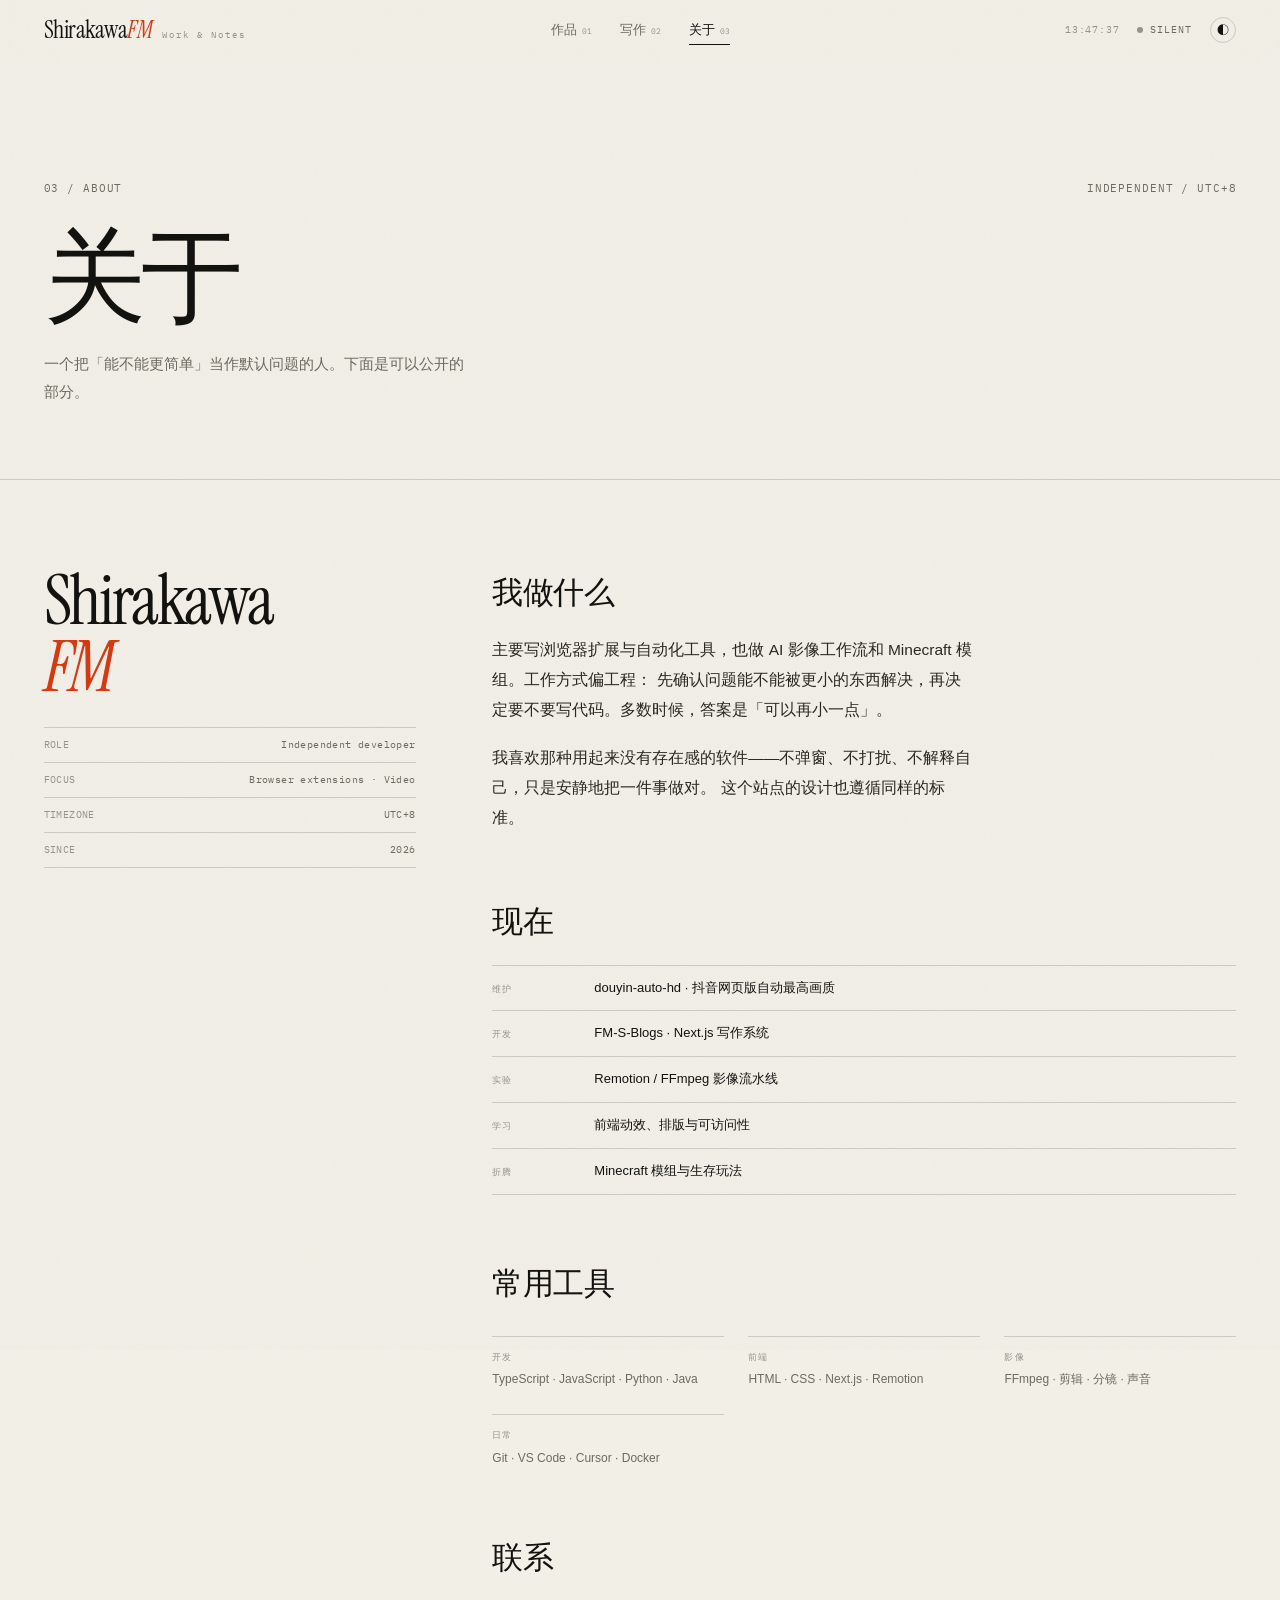
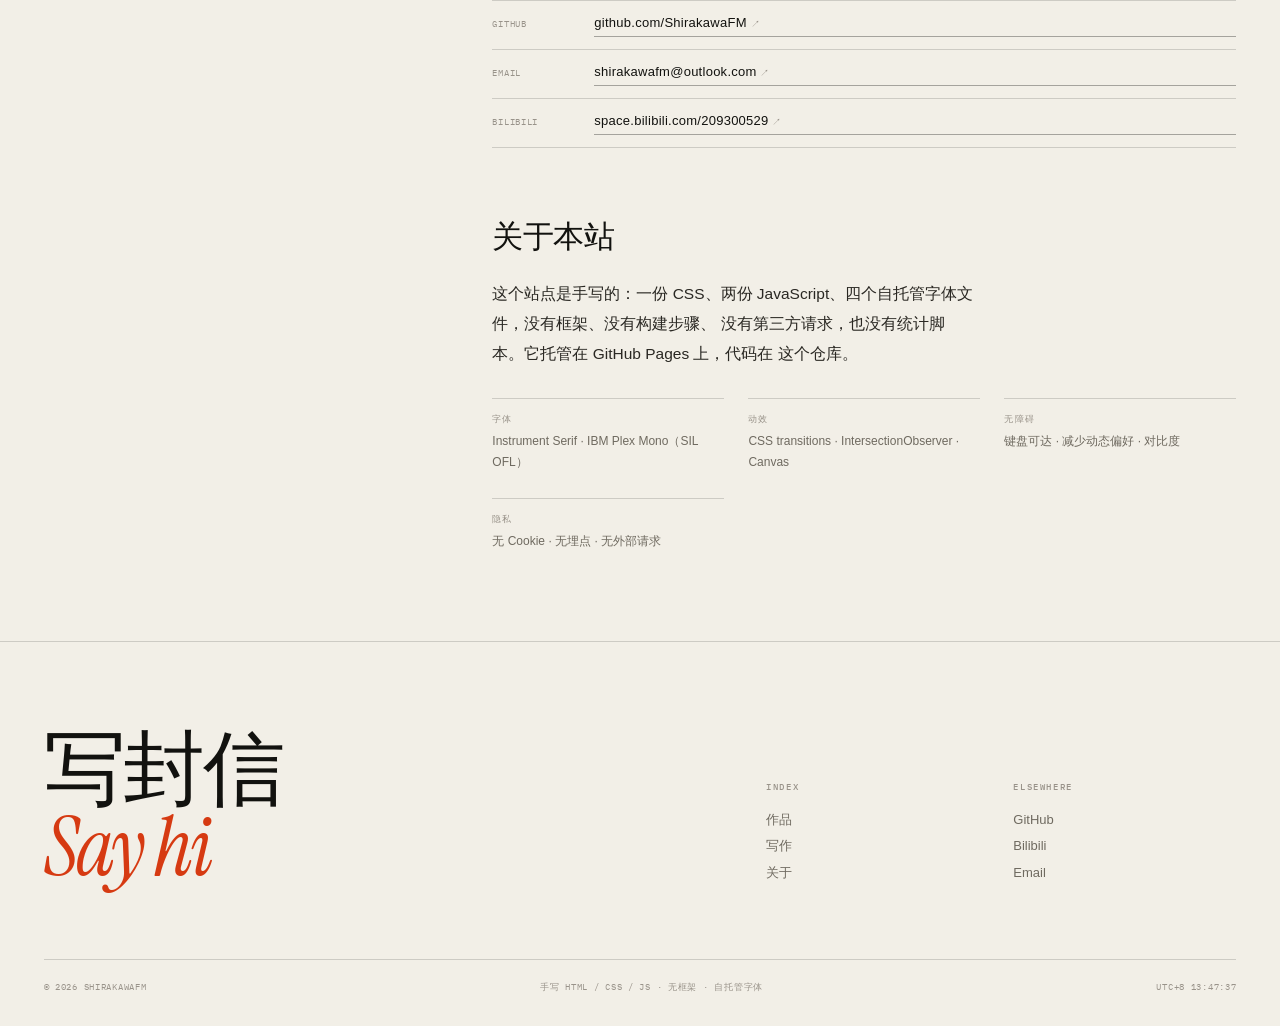
==== about/index.html @ 5eed556b "重写成手写排版" ====
<!DOCTYPE html>
<html lang="zh-CN" data-theme="light">
<head>
<meta charset="utf-8">
<meta name="viewport" content="width=device-width, initial-scale=1">
<title>关于 · ShirakawaFM</title>
<meta name="description" content="关于 ShirakawaFM：独立开发者，做浏览器扩展、AI 影像工作流与 Minecraft 模组。">
<meta name="theme-color" content="#f2efe7">
<meta property="og:type" content="profile">
<meta property="og:title" content="关于 · ShirakawaFM">
<meta property="og:description" content="独立开发者，做浏览器扩展、AI 影像工作流与 Minecraft 模组。">
<meta property="og:url" content="https://shirakawafm.github.io/about/">
<meta property="og:image" content="https://shirakawafm.github.io/assets/og.png">
<meta name="twitter:card" content="summary_large_image">
<link rel="icon" href="/assets/favicon.svg" type="image/svg+xml">
<link rel="canonical" href="https://shirakawafm.github.io/about/">
<link rel="preload" href="/assets/fonts/instrument-serif-400.woff2" as="font" type="font/woff2" crossorigin>
<link rel="preload" href="/assets/fonts/ibm-plex-mono-400.woff2" as="font" type="font/woff2" crossorigin>
<link rel="stylesheet" href="/assets/css/site.css">
<script>
(function () {
  try {
    var saved = localStorage.getItem('fm-theme');
    var dark = window.matchMedia('(prefers-color-scheme: dark)').matches;
    document.documentElement.dataset.theme = saved || (dark ? 'night' : 'light');
  } catch (e) {}
})();
</script>
</head>
<body>

<a class="skip-link" href="#main">跳到正文</a>
<div class="cursor" aria-hidden="true"></div>
<div class="cursor-dot" aria-hidden="true"></div>

<header class="site-header">
  <a class="brand" href="/" aria-label="ShirakawaFM 首页">
    <span class="brand__mark">Shirakawa<em>FM</em></span>
    <span class="brand__sub">Work & Notes</span>
  </a>
  <nav class="nav" aria-label="主导航">
    <a href="/#work">作品<sup>01</sup></a>
    <a href="/writing/">写作<sup>02</sup></a>
    <a href="/about/" aria-current="page">关于<sup>03</sup></a>
  </nav>
  <div class="header-tools">
    <span class="clock" data-clock aria-label="北京时间">--:--:--</span>
    <button class="tool-btn" type="button" data-sound-toggle aria-pressed="false" aria-label="开启环境音">
      <span class="dot" aria-hidden="true"></span><span data-sound-label>SILENT</span>
    </button>
    <button class="theme-btn" type="button" data-theme-toggle aria-label="切换主题">◐</button>
    <button class="menu-btn" type="button" data-menu-toggle aria-expanded="false" aria-controls="menu">MENU</button>
  </div>
</header>

<div class="menu" id="menu" aria-hidden="true">
  <div></div>
  <nav class="menu__list" aria-label="移动导航">
    <a href="/#work" style="--i:0">作品<sup>01</sup></a>
    <a href="/writing/" style="--i:1">写作<sup>02</sup></a>
    <a href="/about/" style="--i:2">关于<sup>03</sup></a>
  </nav>
  <div class="menu__foot">
    <span>ShirakawaFM · 2026</span>
    <span>UTC+8</span>
  </div>
</div>

<main id="main">
  <header class="page-head">
    <div class="shell">
      <div class="page-head__top">
        <span class="mono">03 / About</span>
        <span class="mono">Independent / UTC+8</span>
      </div>
      <h1 class="page-title">关<em>于</em></h1>
      <p class="page-deck">
        一个把「能不能更简单」当作默认问题的人。下面是可以公开的部分。
      </p>
    </div>
  </header>

  <div class="shell about-grid">
    <aside class="about-id" data-reveal>
      <p class="about-id__name">Shirakawa<br><em>FM</em></p>
      <dl>
        <div><dt>Role</dt><dd>Independent developer</dd></div>
        <div><dt>Focus</dt><dd>Browser extensions · Video</dd></div>
        <div><dt>Timezone</dt><dd>UTC+8</dd></div>
        <div><dt>Since</dt><dd>2026</dd></div>
      </dl>
    </aside>

    <div class="about-body">
      <section data-reveal>
        <h2>我做什么</h2>
        <p>
          主要写浏览器扩展与自动化工具，也做 AI 影像工作流和 Minecraft 模组。工作方式偏工程：
          先确认问题能不能被更小的东西解决，再决定要不要写代码。多数时候，答案是「可以再小一点」。
        </p>
        <p style="margin-top: 1.1em;">
          我喜欢那种用起来没有存在感的软件——不弹窗、不打扰、不解释自己，只是安静地把一件事做对。
          这个站点的设计也遵循同样的标准。
        </p>
      </section>

      <section data-reveal>
        <h2>现在</h2>
        <ul class="about-list">
          <li><span>维护</span> douyin-auto-hd · 抖音网页版自动最高画质</li>
          <li><span>开发</span> FM-S-Blogs · Next.js 写作系统</li>
          <li><span>实验</span> Remotion / FFmpeg 影像流水线</li>
          <li><span>学习</span> 前端动效、排版与可访问性</li>
          <li><span>折腾</span> Minecraft 模组与生存玩法</li>
        </ul>
      </section>

      <section data-reveal>
        <h2>常用工具</h2>
        <div class="colophon">
          <div><b>开发</b>TypeScript · JavaScript · Python · Java</div>
          <div><b>前端</b>HTML · CSS · Next.js · Remotion</div>
          <div><b>影像</b>FFmpeg · 剪辑 · 分镜 · 声音</div>
          <div><b>日常</b>Git · VS Code · Cursor · Docker</div>
        </div>
      </section>

      <section data-reveal>
        <h2>联系</h2>
        <ul class="about-list">
          <li><span>GitHub</span> <a class="link-line" href="https://github.com/ShirakawaFM">github.com/ShirakawaFM <span class="arrow" aria-hidden="true">↗</span></a></li>
          <li><span>Email</span> <a class="link-line" href="mailto:shirakawafm@outlook.com">shirakawafm@outlook.com <span class="arrow" aria-hidden="true">↗</span></a></li>
          <li><span>Bilibili</span> <a class="link-line" href="https://space.bilibili.com/209300529">space.bilibili.com/209300529 <span class="arrow" aria-hidden="true">↗</span></a></li>
        </ul>
      </section>

      <section data-reveal>
        <h2>关于本站</h2>
        <p>
          这个站点是手写的：一份 CSS、两份 JavaScript、四个自托管字体文件，没有框架、没有构建步骤、
          没有第三方请求，也没有统计脚本。它托管在 GitHub Pages 上，代码在
          <a href="https://github.com/ShirakawaFM/ShirakawaFM.github.io">这个仓库</a>。
        </p>
        <div class="colophon">
          <div><b>字体</b>Instrument Serif · IBM Plex Mono（SIL OFL）</div>
          <div><b>动效</b>CSS transitions · IntersectionObserver · Canvas</div>
          <div><b>无障碍</b>键盘可达 · 减少动态偏好 · 对比度</div>
          <div><b>隐私</b>无 Cookie · 无埋点 · 无外部请求</div>
        </div>
      </section>
    </div>
  </div>
</main>

<footer class="site-footer">
  <div class="shell">
    <div class="footer__top">
      <a class="footer__big" href="mailto:shirakawafm@outlook.com" data-magnetic="8">写封信<br><em>Say hi</em></a>
      <div class="footer__cols">
        <div class="footer__col">
          <h3>Index</h3>
          <a href="/#work">作品</a>
          <a href="/writing/">写作</a>
          <a href="/about/">关于</a>
        </div>
        <div class="footer__col">
          <h3>Elsewhere</h3>
          <a href="https://github.com/ShirakawaFM">GitHub</a>
          <a href="https://space.bilibili.com/209300529">Bilibili</a>
          <a href="mailto:shirakawafm@outlook.com">Email</a>
        </div>
      </div>
    </div>
    <div class="footer__bottom">
      <span>© <span data-year>2026</span> ShirakawaFM</span>
      <span>手写 HTML / CSS / JS · 无框架 · 自托管字体</span>
      <span>UTC+8 <span data-clock>--:--:--</span></span>
    </div>
  </div>
</footer>

<script src="/assets/js/site.js" defer></script>
</body>
</html>
---- assets/css/site.css ----
@font-face {
  font-family: "Instrument Serif";
  src: url("/assets/fonts/instrument-serif-400.woff2") format("woff2");
  font-weight: 400;
  font-style: normal;
  font-display: swap;
}
@font-face {
  font-family: "Instrument Serif";
  src: url("/assets/fonts/instrument-serif-400-italic.woff2") format("woff2");
  font-weight: 400;
  font-style: italic;
  font-display: swap;
}
@font-face {
  font-family: "IBM Plex Mono";
  src: url("/assets/fonts/ibm-plex-mono-400.woff2") format("woff2");
  font-weight: 400;
  font-style: normal;
  font-display: swap;
}
@font-face {
  font-family: "IBM Plex Mono";
  src: url("/assets/fonts/ibm-plex-mono-500.woff2") format("woff2");
  font-weight: 500;
  font-style: normal;
  font-display: swap;
}

:root {
  color-scheme: light;
  --paper: #f2efe7;
  --paper-2: #e9e5db;
  --ink: #12120f;
  --ink-soft: #2a2823;
  --muted: #6f6a60;
  --faint: #99938a;
  --line: rgba(18, 18, 15, 0.16);
  --line-strong: rgba(18, 18, 15, 0.34);
  --accent: #d63a12;
  --accent-ink: #fffaf5;
  --accent-wash: rgba(214, 58, 18, 0.08);
  --selection: #d63a1222;
  --shadow: 0 24px 60px -32px rgba(18, 18, 15, 0.35);

  --serif: "Instrument Serif", "Times New Roman", "Songti SC", "SimSun", serif;
  --sans: "Segoe UI Variable Display", "Segoe UI", "PingFang SC", "Microsoft YaHei", "Helvetica Neue", Arial, sans-serif;
  --mono: "IBM Plex Mono", "Cascadia Code", "SFMono-Regular", Consolas, "Liberation Mono", monospace;

  --gutter: clamp(20px, 3.4vw, 56px);
  --max: 1480px;
  --ease: cubic-bezier(0.16, 1, 0.3, 1);
  --ease-soft: cubic-bezier(0.22, 0.61, 0.36, 1);
  --dur: 0.8s;
}

[data-theme="night"] {
  color-scheme: dark;
  --paper: #0d0d0b;
  --paper-2: #141412;
  --ink: #ece8dd;
  --ink-soft: #d8d3c7;
  --muted: #979186;
  --faint: #6d6860;
  --line: rgba(236, 232, 221, 0.16);
  --line-strong: rgba(236, 232, 221, 0.34);
  --accent: #ff5a2b;
  --accent-ink: #150c08;
  --accent-wash: rgba(255, 90, 43, 0.1);
  --selection: #ff5a2b33;
  --shadow: 0 24px 70px -30px rgba(0, 0, 0, 0.8);
}

*,
*::before,
*::after {
  box-sizing: border-box;
}

html {
  -webkit-text-size-adjust: 100%;
  scroll-behavior: smooth;
}

body {
  margin: 0;
  background: var(--paper);
  color: var(--ink);
  font-family: var(--sans);
  font-size: 16px;
  line-height: 1.6;
  -webkit-font-smoothing: antialiased;
  text-rendering: optimizeLegibility;
  font-synthesis: none;
  overflow-x: hidden;
  transition: background-color 0.6s var(--ease-soft), color 0.6s var(--ease-soft);
}

body::after {
  content: "";
  position: fixed;
  inset: -50%;
  z-index: 9998;
  pointer-events: none;
  opacity: 0.05;
  background-image: url("data:image/svg+xml,%3Csvg xmlns='http://www.w3.org/2000/svg' width='300' height='300'%3E%3Cfilter id='n'%3E%3CfeTurbulence type='fractalNoise' baseFrequency='0.9' numOctaves='3' stitchTiles='stitch'/%3E%3C/filter%3E%3Crect width='300' height='300' filter='url(%23n)'/%3E%3C/svg%3E");
  mix-blend-mode: multiply;
}

[data-theme="night"] body::after {
  opacity: 0.12;
  mix-blend-mode: screen;
}

::selection {
  background: var(--selection);
}

img,
svg,
canvas {
  display: block;
  max-width: 100%;
}

a {
  color: inherit;
  text-decoration: none;
}

button {
  font: inherit;
  color: inherit;
  background: none;
  border: 0;
  padding: 0;
  cursor: pointer;
}

h1,
h2,
h3,
h4,
p,
ul,
ol,
figure,
blockquote {
  margin: 0;
}

ul,
ol {
  padding: 0;
  list-style: none;
}

:focus-visible {
  outline: 1px solid var(--accent);
  outline-offset: 4px;
}

.skip-link {
  position: fixed;
  top: 10px;
  left: 10px;
  z-index: 10000;
  padding: 10px 16px;
  background: var(--ink);
  color: var(--paper);
  font-family: var(--mono);
  font-size: 12px;
  transform: translateY(-200%);
  transition: transform 0.3s var(--ease);
}

.skip-link:focus-visible {
  transform: translateY(0);
}

/* ------------------------------------------------------------------ */
/* Cursor                                                              */
/* ------------------------------------------------------------------ */

.cursor,
.cursor-dot {
  position: fixed;
  top: 0;
  left: 0;
  z-index: 9999;
  pointer-events: none;
  border-radius: 50%;
  opacity: 0;
  will-change: transform;
}

.cursor {
  width: 38px;
  height: 38px;
  margin: -19px 0 0 -19px;
  border: 1px solid var(--ink);
  mix-blend-mode: difference;
  transition: opacity 0.25s ease, width 0.35s var(--ease), height 0.35s var(--ease),
    margin 0.35s var(--ease), background-color 0.35s var(--ease), border-color 0.35s var(--ease);
}

.cursor-dot {
  width: 5px;
  height: 5px;
  margin: -2.5px 0 0 -2.5px;
  background: var(--ink);
  mix-blend-mode: difference;
  transition: opacity 0.25s ease, transform 0.1s linear;
}

.is-cursor-ready .cursor.is-visible,
.is-cursor-ready .cursor-dot.is-visible {
  opacity: 1;
}

.cursor.is-active {
  width: 68px;
  height: 68px;
  margin: -34px 0 0 -34px;
  background: var(--accent);
  border-color: var(--accent);
}

.cursor.is-link {
  width: 54px;
  height: 54px;
  margin: -27px 0 0 -27px;
  border-color: var(--accent);
}

.is-cursor-ready,
.is-cursor-ready a,
.is-cursor-ready button {
  cursor: none;
}

/* ------------------------------------------------------------------ */
/* Shell                                                               */
/* ------------------------------------------------------------------ */

.shell {
  width: 100%;
  max-width: var(--max);
  margin: 0 auto;
  padding: 0 var(--gutter);
}

.mono {
  font-family: var(--mono);
  font-size: 11px;
  letter-spacing: 0.08em;
  text-transform: uppercase;
  color: var(--muted);
}

.serif {
  font-family: var(--serif);
  font-weight: 400;
}

.rule {
  height: 1px;
  background: var(--line);
  border: 0;
  margin: 0;
}

.visually-hidden {
  position: absolute;
  width: 1px;
  height: 1px;
  overflow: hidden;
  clip: rect(0 0 0 0);
  white-space: nowrap;
}

/* ------------------------------------------------------------------ */
/* Header                                                              */
/* ------------------------------------------------------------------ */

.site-header {
  position: fixed;
  inset: 0 0 auto 0;
  z-index: 900;
  display: grid;
  grid-template-columns: 1fr auto 1fr;
  align-items: center;
  gap: 24px;
  padding: 16px var(--gutter);
  background: color-mix(in srgb, var(--paper) 72%, transparent);
  backdrop-filter: blur(18px) saturate(120%);
  -webkit-backdrop-filter: blur(18px) saturate(120%);
  border-bottom: 1px solid transparent;
  transition: border-color 0.4s ease, background-color 0.4s ease;
}

.site-header.is-scrolled {
  border-bottom-color: var(--line);
}

.brand {
  display: inline-flex;
  align-items: baseline;
  gap: 10px;
  justify-self: start;
}

.brand__mark {
  font-family: var(--serif);
  font-size: 24px;
  letter-spacing: -0.02em;
  line-height: 1;
}

.brand__mark em {
  font-style: italic;
  color: var(--accent);
}

.brand__sub {
  font-family: var(--mono);
  font-size: 9px;
  letter-spacing: 0.22em;
  color: var(--faint);
}

.nav {
  display: flex;
  align-items: center;
  gap: 28px;
  justify-self: center;
}

.nav a {
  position: relative;
  display: inline-flex;
  align-items: baseline;
  gap: 5px;
  font-size: 13px;
  color: var(--muted);
  padding: 4px 0;
  transition: color 0.3s ease;
}

.nav a sup {
  font-family: var(--mono);
  font-size: 8px;
  color: var(--faint);
  letter-spacing: 0;
}

.nav a::after {
  content: "";
  position: absolute;
  left: 0;
  bottom: 0;
  width: 100%;
  height: 1px;
  background: currentColor;
  transform: scaleX(0);
  transform-origin: right center;
  transition: transform 0.45s var(--ease);
}

.nav a:hover,
.nav a[aria-current="page"] {
  color: var(--ink);
}

.nav a:hover::after,
.nav a[aria-current="page"]::after {
  transform: scaleX(1);
  transform-origin: left center;
}

.header-tools {
  display: flex;
  align-items: center;
  gap: 18px;
  justify-self: end;
}

.clock {
  font-family: var(--mono);
  font-size: 10px;
  letter-spacing: 0.08em;
  color: var(--faint);
  font-variant-numeric: tabular-nums;
}

.clock span {
  color: var(--muted);
}

.tool-btn {
  display: inline-flex;
  align-items: center;
  gap: 7px;
  font-family: var(--mono);
  font-size: 10px;
  letter-spacing: 0.1em;
  text-transform: uppercase;
  color: var(--muted);
  transition: color 0.3s ease;
}

.tool-btn:hover {
  color: var(--ink);
}

.tool-btn .dot {
  width: 6px;
  height: 6px;
  border-radius: 50%;
  background: var(--faint);
  transition: background-color 0.3s ease, box-shadow 0.3s ease;
}

.tool-btn[aria-pressed="true"] {
  color: var(--accent);
}

.tool-btn[aria-pressed="true"] .dot {
  background: var(--accent);
  box-shadow: 0 0 0 4px var(--accent-wash);
  animation: pulse 2.4s ease-in-out infinite;
}

@keyframes pulse {
  0%,
  100% {
    box-shadow: 0 0 0 0 var(--accent-wash);
  }
  50% {
    box-shadow: 0 0 0 7px transparent;
  }
}

.theme-btn {
  width: 26px;
  height: 26px;
  display: grid;
  place-items: center;
  border: 1px solid var(--line);
  border-radius: 50%;
  font-size: 12px;
  line-height: 1;
  transition: border-color 0.3s ease, transform 0.5s var(--ease), color 0.3s ease;
}

.theme-btn:hover {
  border-color: var(--line-strong);
  transform: rotate(180deg);
}

.menu-btn {
  display: none;
  font-family: var(--mono);
  font-size: 10px;
  letter-spacing: 0.12em;
  text-transform: uppercase;
  border: 1px solid var(--line);
  border-radius: 999px;
  padding: 8px 14px;
}

/* Mobile menu */
.menu {
  position: fixed;
  inset: 0;
  z-index: 880;
  display: grid;
  grid-template-rows: auto 1fr auto;
  padding: 88px var(--gutter) 32px;
  background: var(--paper);
  clip-path: inset(0 0 100% 0);
  transition: clip-path 0.75s var(--ease);
  pointer-events: none;
}

.menu.is-open {
  clip-path: inset(0 0 0 0);
  pointer-events: auto;
}

.menu__list {
  display: grid;
  align-content: center;
  gap: 6px;
}

.menu__list a {
  display: flex;
  align-items: baseline;
  gap: 14px;
  padding: 10px 0;
  border-bottom: 1px solid var(--line);
  font-size: clamp(34px, 9vw, 64px);
  line-height: 1.05;
  letter-spacing: -0.03em;
  opacity: 0;
  transform: translateY(24px);
  transition: opacity 0.6s var(--ease), transform 0.6s var(--ease);
}

.menu.is-open .menu__list a {
  opacity: 1;
  transform: none;
  transition-delay: calc(0.18s + var(--i, 0) * 0.06s);
}

.menu__list sup {
  font-family: var(--mono);
  font-size: 10px;
  color: var(--faint);
}

.menu__foot {
  display: flex;
  justify-content: space-between;
  font-family: var(--mono);
  font-size: 10px;
  letter-spacing: 0.08em;
  color: var(--faint);
  text-transform: uppercase;
}

/* ------------------------------------------------------------------ */
/* Hero                                                                */
/* ------------------------------------------------------------------ */

.hero {
  position: relative;
  min-height: 100svh;
  padding: 150px 0 40px;
  display: grid;
  grid-template-rows: 1fr auto;
  overflow: hidden;
}

.hero__grid {
  display: grid;
  grid-template-columns: minmax(0, 8.2fr) minmax(0, 3.8fr);
  align-items: end;
  gap: clamp(24px, 4vw, 72px);
}

.hero__eyebrow {
  display: flex;
  align-items: center;
  gap: 14px;
  margin-bottom: clamp(28px, 5vh, 56px);
}

.hero__eyebrow::before {
  content: "";
  width: 44px;
  height: 1px;
  background: var(--line-strong);
}

.hero__title {
  font-family: var(--serif);
  font-weight: 400;
  font-size: clamp(56px, 10.4vw, 168px);
  line-height: 0.82;
  letter-spacing: -0.035em;
  margin: 0 0 12px;
}

.hero__title .line {
  display: block;
  overflow: hidden;
}

.hero__title .line > span {
  display: block;
  transform: translateY(105%);
  transition: transform 1.1s var(--ease);
}

.hero__title .line:nth-child(2) > span {
  transition-delay: 0.08s;
}

.is-loaded .hero__title .line > span {
  transform: translateY(0);
}

.hero__title em {
  font-style: italic;
}

.hero__role {
  margin: 0 0 clamp(24px, 4vh, 40px);
  color: var(--muted);
  letter-spacing: 0.14em;
}

.hero__statement {
  max-width: 34ch;
  font-size: clamp(16px, 1.35vw, 19px);
  font-weight: 300;
  line-height: 1.85;
  color: var(--ink-soft);
  opacity: 0;
  transform: translateY(18px);
  transition: opacity 0.9s var(--ease) 0.45s, transform 0.9s var(--ease) 0.45s;
}

.is-loaded .hero__statement {
  opacity: 1;
  transform: none;
}

.hero__actions {
  display: flex;
  flex-wrap: wrap;
  align-items: center;
  gap: 28px;
  margin-top: clamp(28px, 4vh, 44px);
}

.link-line {
  position: relative;
  display: inline-flex;
  align-items: center;
  gap: 10px;
  padding-bottom: 4px;
  font-size: 13px;
  letter-spacing: 0.02em;
  border-bottom: 1px solid var(--line-strong);
  transition: color 0.3s ease, border-color 0.3s ease;
}

.link-line .arrow {
  display: inline-block;
  transition: transform 0.5s var(--ease);
}

.link-line:hover {
  color: var(--accent);
  border-color: var(--accent);
}

.link-line:hover .arrow {
  transform: translate(4px, -4px);
}

/* Trace panel */
.trace {
  position: relative;
  padding: 18px 0 0;
  align-self: end;
  opacity: 0;
  transform: translateY(24px);
  transition: opacity 1s var(--ease) 0.6s, transform 1s var(--ease) 0.6s;
}

.is-loaded .trace {
  opacity: 1;
  transform: none;
}

.trace__top {
  display: flex;
  justify-content: space-between;
  align-items: baseline;
  padding-bottom: 10px;
  border-bottom: 1px solid var(--line);
}

.trace__canvas-wrap {
  position: relative;
  height: clamp(140px, 20vh, 220px);
  margin: 12px 0 10px;
  border-bottom: 1px solid var(--line);
}

#trace {
  width: 100%;
  height: 100%;
}

.trace__readout {
  display: flex;
  justify-content: space-between;
  font-family: var(--mono);
  font-size: 10px;
  letter-spacing: 0.06em;
  color: var(--faint);
  text-transform: uppercase;
}

.trace__readout strong {
  font-weight: 500;
  color: var(--ink);
}

.trace__caption {
  margin-top: 12px;
  font-size: 11px;
  line-height: 1.7;
  color: var(--muted);
  max-width: 28ch;
}

.hero__foot {
  display: flex;
  justify-content: space-between;
  align-items: flex-end;
  gap: 24px;
  padding-top: clamp(32px, 6vh, 64px);
}

.scroll-cue {
  display: inline-flex;
  align-items: center;
  gap: 12px;
  font-family: var(--mono);
  font-size: 9px;
  letter-spacing: 0.2em;
  text-transform: uppercase;
  color: var(--faint);
}

.scroll-cue::after {
  content: "";
  width: 1px;
  height: 42px;
  background: linear-gradient(var(--line-strong), transparent);
  animation: cue 2.4s var(--ease-soft) infinite;
  transform-origin: top;
}

@keyframes cue {
  0% {
    transform: scaleY(0.2);
  }
  50% {
    transform: scaleY(1);
  }
  100% {
    transform: scaleY(0.2);
  }
}

.hero__coords {
  text-align: right;
  font-family: var(--mono);
  font-size: 9px;
  letter-spacing: 0.14em;
  line-height: 2;
  color: var(--faint);
  text-transform: uppercase;
}

/* ------------------------------------------------------------------ */
/* Ticker                                                              */
/* ------------------------------------------------------------------ */

.ticker {
  overflow: hidden;
  border-top: 1px solid var(--line);
  border-bottom: 1px solid var(--line);
  padding: 13px 0;
  -webkit-mask-image: linear-gradient(90deg, transparent, #000 7%, #000 93%, transparent);
  mask-image: linear-gradient(90deg, transparent, #000 7%, #000 93%, transparent);
}

.ticker__track {
  display: flex;
  width: max-content;
  animation: ticker 44s linear infinite;
  will-change: transform;
}

.ticker:hover .ticker__track {
  animation-play-state: paused;
}

.ticker__group {
  display: flex;
  align-items: center;
  gap: 28px;
  padding-right: 28px;
  font-family: var(--mono);
  font-size: 10px;
  letter-spacing: 0.18em;
  text-transform: uppercase;
  color: var(--muted);
  white-space: nowrap;
}

.ticker__group span {
  display: inline-flex;
  align-items: center;
  gap: 28px;
}

.ticker__group span::after {
  content: "✳";
  color: var(--accent);
  font-size: 10px;
}

@keyframes ticker {
  to {
    transform: translateX(-50%);
  }
}

/* ------------------------------------------------------------------ */
/* Sections                                                            */
/* ------------------------------------------------------------------ */

.section {
  padding: clamp(72px, 11vw, 150px) 0;
}

.section + .section {
  border-top: 1px solid var(--line);
}

.section__head {
  display: grid;
  grid-template-columns: 70px 1fr auto;
  align-items: baseline;
  gap: 20px;
  margin-bottom: clamp(36px, 5vw, 64px);
}

.section__index {
  font-family: var(--mono);
  font-size: 10px;
  letter-spacing: 0.14em;
  color: var(--accent);
}

.section__title {
  font-size: clamp(30px, 4.2vw, 56px);
  font-weight: 300;
  letter-spacing: -0.03em;
  line-height: 1.05;
}

.section__title em {
  font-family: var(--serif);
  font-style: italic;
  letter-spacing: -0.01em;
}

.section__meta {
  font-family: var(--mono);
  font-size: 10px;
  letter-spacing: 0.1em;
  color: var(--faint);
  text-transform: uppercase;
  text-align: right;
}

/* Work list */
.work-list {
  border-top: 1px solid var(--line);
}

.work {
  position: relative;
  display: grid;
  grid-template-columns: 56px minmax(0, 1fr) 240px 48px;
  align-items: center;
  gap: 16px;
  padding: clamp(22px, 3vw, 34px) 0;
  border-bottom: 1px solid var(--line);
  transition: color 0.35s ease;
}

.work::before {
  content: "";
  position: absolute;
  inset: 0 calc(var(--gutter) * -0.5);
  background: var(--accent-wash);
  opacity: 0;
  transition: opacity 0.45s var(--ease);
  pointer-events: none;
}

.work:hover::before,
.work:focus-visible::before {
  opacity: 1;
}

.work__idx {
  font-family: var(--mono);
  font-size: 10px;
  color: var(--faint);
  transition: color 0.35s ease;
}

.work__body {
  min-width: 0;
}

.work__title {
  display: flex;
  align-items: baseline;
  flex-wrap: wrap;
  gap: 4px 14px;
  font-family: var(--serif);
  font-size: clamp(28px, 3.4vw, 46px);
  line-height: 1;
  letter-spacing: -0.02em;
  transition: transform 0.55s var(--ease);
}

.work__title .zh {
  font-family: var(--sans);
  font-size: clamp(12px, 0.95vw, 14px);
  font-weight: 300;
  letter-spacing: 0.02em;
  color: var(--muted);
  transition: color 0.35s ease;
}

.work__detail {
  display: grid;
  grid-template-rows: 0fr;
  opacity: 0;
  transition: grid-template-rows 0.55s var(--ease), opacity 0.45s var(--ease);
}

.work__detail > p {
  overflow: hidden;
  max-width: 56ch;
  font-size: 13px;
  line-height: 1.75;
  color: var(--muted);
}

.work:hover .work__detail,
.work:focus-visible .work__detail {
  grid-template-rows: 1fr;
  opacity: 1;
  margin-top: 10px;
}

.work:hover .work__title,
.work:focus-visible .work__title {
  transform: translateX(8px);
}

.work:hover .work__idx,
.work:focus-visible .work__idx {
  color: var(--accent);
}

.work__meta {
  font-family: var(--mono);
  font-size: 10px;
  letter-spacing: 0.08em;
  text-transform: uppercase;
  color: var(--faint);
  text-align: right;
  line-height: 1.8;
}

.work__meta b {
  display: block;
  font-weight: 500;
  color: var(--muted);
}

.work__arrow {
  justify-self: end;
  font-size: 18px;
  color: var(--faint);
  transition: transform 0.5s var(--ease), color 0.35s ease;
}

.work:hover .work__arrow,
.work:focus-visible .work__arrow {
  transform: translate(4px, -4px) rotate(0);
  color: var(--accent);
}

/* Writing */
.write-list {
  border-top: 1px solid var(--line);
}

.write {
  display: grid;
  grid-template-columns: 130px minmax(0, 1fr) 190px 32px;
  gap: 20px;
  align-items: baseline;
  padding: clamp(20px, 2.6vw, 30px) 0;
  border-bottom: 1px solid var(--line);
}

.write__date {
  font-family: var(--mono);
  font-size: 10px;
  letter-spacing: 0.06em;
  color: var(--faint);
}

.write__title {
  display: inline;
  font-size: clamp(18px, 2vw, 26px);
  font-weight: 400;
  line-height: 1.35;
  letter-spacing: -0.01em;
  background-image: linear-gradient(currentColor, currentColor);
  background-size: 0 1px;
  background-position: 0 100%;
  background-repeat: no-repeat;
  transition: background-size 0.5s var(--ease), color 0.3s ease;
}

.write:hover .write__title {
  background-size: 100% 1px;
  color: var(--accent);
}

.write__tag {
  font-family: var(--mono);
  font-size: 10px;
  letter-spacing: 0.06em;
  color: var(--faint);
  text-align: right;
}

.write__arrow {
  justify-self: end;
  color: var(--faint);
  transition: transform 0.5s var(--ease), color 0.3s ease;
}

.write:hover .write__arrow {
  transform: translateX(4px);
  color: var(--accent);
}

/* About teaser */
.about-teaser {
  display: grid;
  grid-template-columns: minmax(0, 4fr) minmax(0, 8fr);
  gap: clamp(24px, 5vw, 80px);
}

.about-teaser__label {
  display: flex;
  flex-direction: column;
  gap: 14px;
  align-self: start;
  position: sticky;
  top: 110px;
}

.about-teaser__quote {
  font-family: var(--serif);
  font-style: italic;
  font-size: clamp(26px, 3vw, 40px);
  line-height: 1.25;
  letter-spacing: -0.01em;
  max-width: 18ch;
}

.about-teaser__body p {
  font-size: clamp(15px, 1.25vw, 18px);
  font-weight: 300;
  line-height: 1.95;
  color: var(--ink-soft);
  max-width: 54ch;
}

.about-teaser__body p + p {
  margin-top: 1.1em;
}

.stack {
  display: flex;
  flex-wrap: wrap;
  gap: 6px 0;
  margin-top: 28px;
  font-family: var(--mono);
  font-size: 10px;
  letter-spacing: 0.06em;
  text-transform: uppercase;
  color: var(--muted);
}

.stack li {
  display: inline-flex;
  align-items: center;
}

.stack li:not(:last-child)::after {
  content: "/";
  margin: 0 10px;
  color: var(--faint);
}

/* ------------------------------------------------------------------ */
/* Footer                                                              */
/* ------------------------------------------------------------------ */

.site-footer {
  border-top: 1px solid var(--line);
  padding: clamp(48px, 7vw, 90px) 0 32px;
}

.footer__top {
  display: grid;
  grid-template-columns: minmax(0, 7fr) minmax(0, 5fr);
  gap: clamp(32px, 5vw, 80px);
  align-items: end;
}

.footer__big {
  display: inline-block;
  font-family: var(--serif);
  font-size: clamp(40px, 6.4vw, 96px);
  line-height: 0.95;
  letter-spacing: -0.03em;
}

.footer__big em {
  font-style: italic;
  color: var(--accent);
}

.footer__big:hover em {
  text-decoration: underline;
  text-decoration-thickness: 2px;
  text-underline-offset: 8px;
}

.footer__cols {
  display: grid;
  grid-template-columns: repeat(2, minmax(0, 1fr));
  gap: 24px;
}

.footer__col h3 {
  font-family: var(--mono);
  font-size: 9px;
  letter-spacing: 0.18em;
  text-transform: uppercase;
  color: var(--faint);
  margin-bottom: 12px;
}

.footer__col a {
  display: block;
  font-size: 13px;
  color: var(--muted);
  padding: 3px 0;
  transition: color 0.3s ease;
}

.footer__col a:hover {
  color: var(--accent);
}

.footer__bottom {
  display: flex;
  flex-wrap: wrap;
  justify-content: space-between;
  gap: 12px 24px;
  margin-top: clamp(40px, 6vw, 72px);
  padding-top: 20px;
  border-top: 1px solid var(--line);
  font-family: var(--mono);
  font-size: 9px;
  letter-spacing: 0.08em;
  text-transform: uppercase;
  color: var(--faint);
}

/* ------------------------------------------------------------------ */
/* Reveal utilities                                                    */
/* ------------------------------------------------------------------ */

[data-reveal] {
  opacity: 0;
  transform: translateY(26px);
  transition: opacity 1s var(--ease), transform 1s var(--ease);
  transition-delay: calc(var(--i, 0) * 70ms);
}

[data-reveal].is-in {
  opacity: 1;
  transform: none;
}

@media (prefers-reduced-motion: reduce) {
  html {
    scroll-behavior: auto;
  }

  *,
  *::before,
  *::after {
    animation-duration: 0.01ms !important;
    animation-iteration-count: 1 !important;
    transition-duration: 0.01ms !important;
  }

  [data-reveal],
  .hero__statement,
  .trace {
    opacity: 1 !important;
    transform: none !important;
  }

  .hero__title .line > span {
    transform: none !important;
  }
}

/* ------------------------------------------------------------------ */
/* Article                                                             */
/* ------------------------------------------------------------------ */

.article-hero {
  padding: clamp(130px, 16vw, 190px) 0 clamp(36px, 6vw, 64px);
  border-bottom: 1px solid var(--line);
}

.article-hero__kicker {
  display: flex;
  flex-wrap: wrap;
  align-items: center;
  gap: 14px;
  margin-bottom: 28px;
}

.article-hero__kicker .tag {
  font-family: var(--mono);
  font-size: 9px;
  letter-spacing: 0.14em;
  text-transform: uppercase;
  padding: 5px 10px;
  border: 1px solid var(--line);
  border-radius: 999px;
  color: var(--muted);
}

.article-title {
  font-size: clamp(34px, 5.6vw, 76px);
  font-weight: 300;
  line-height: 1.12;
  letter-spacing: -0.03em;
  max-width: 16em;
}

.article-title em {
  font-family: var(--serif);
  font-style: italic;
}

.article-deck {
  max-width: 56ch;
  margin-top: 24px;
  font-size: clamp(15px, 1.3vw, 18px);
  font-weight: 300;
  line-height: 1.85;
  color: var(--muted);
}

.article-meta {
  display: flex;
  flex-wrap: wrap;
  gap: 10px 28px;
  margin-top: 32px;
  font-family: var(--mono);
  font-size: 10px;
  letter-spacing: 0.08em;
  text-transform: uppercase;
  color: var(--faint);
}

.article-layout {
  display: grid;
  grid-template-columns: minmax(0, 7fr) minmax(0, 5fr);
  gap: clamp(32px, 6vw, 96px);
  padding-block: clamp(48px, 7vw, 88px);
}

.prose {
  max-width: 68ch;
  font-size: clamp(16px, 1.12vw, 17.5px);
  line-height: 1.95;
  color: var(--ink-soft);
}

.prose > * + * {
  margin-top: 1.35em;
}

.prose h2 {
  position: relative;
  margin-top: 2.4em;
  font-size: clamp(22px, 2vw, 30px);
  font-weight: 400;
  line-height: 1.35;
  letter-spacing: -0.02em;
  color: var(--ink);
}

.prose h2::before {
  content: counter(section, decimal-leading-zero);
  counter-increment: section;
  display: block;
  margin-bottom: 8px;
  font-family: var(--mono);
  font-size: 9px;
  letter-spacing: 0.16em;
  color: var(--accent);
}

.prose {
  counter-reset: section;
}

.prose h3 {
  margin-top: 2em;
  font-size: 18px;
  font-weight: 500;
  color: var(--ink);
}

.prose strong {
  font-weight: 500;
  color: var(--ink);
}

.prose a {
  color: var(--ink);
  border-bottom: 1px solid var(--line-strong);
  transition: color 0.3s ease, border-color 0.3s ease;
}

.prose a:hover {
  color: var(--accent);
  border-color: var(--accent);
}

.prose ul,
.prose ol {
  padding-left: 1.2em;
  list-style: none;
}

.prose li {
  position: relative;
  padding-left: 0.2em;
}

.prose li::before {
  content: "—";
  position: absolute;
  left: -1.2em;
  color: var(--faint);
}

.prose li + li {
  margin-top: 0.5em;
}

.prose blockquote {
  margin-top: 2em;
  padding: 4px 0 4px clamp(20px, 3vw, 32px);
  border-left: 1px solid var(--accent);
  font-family: var(--serif);
  font-style: italic;
  font-size: clamp(22px, 2.4vw, 32px);
  line-height: 1.45;
  color: var(--ink);
}

.prose blockquote p + p {
  margin-top: 0.5em;
}

.prose code {
  padding: 0.12em 0.38em;
  background: var(--paper-2);
  border: 1px solid var(--line);
  border-radius: 2px;
  font-family: var(--mono);
  font-size: 0.86em;
}

.prose pre {
  overflow-x: auto;
  padding: 20px 22px;
  background: var(--ink);
  color: var(--paper);
  border-radius: 2px;
  font-family: var(--mono);
  font-size: 12.5px;
  line-height: 1.8;
  -webkit-overflow-scrolling: touch;
}

.prose pre code {
  padding: 0;
  border: 0;
  background: none;
  color: inherit;
  font-size: inherit;
}

.prose figure {
  margin-top: 2.2em;
}

.prose figure img {
  width: 100%;
  border: 1px solid var(--line);
}

.prose figcaption {
  margin-top: 10px;
  font-family: var(--mono);
  font-size: 10px;
  letter-spacing: 0.06em;
  color: var(--faint);
}

.prose hr {
  margin: 2.6em 0;
  border: 0;
  height: 1px;
  background: var(--line);
}

.article-aside {
  position: sticky;
  top: 110px;
  align-self: start;
  padding-top: 8px;
}

.article-aside h2 {
  font-family: var(--mono);
  font-size: 9px;
  letter-spacing: 0.16em;
  text-transform: uppercase;
  color: var(--faint);
  font-weight: 400;
  margin-bottom: 14px;
}

.toc {
  border-top: 1px solid var(--line);
}

.toc a {
  display: block;
  padding: 9px 0;
  border-bottom: 1px solid var(--line);
  font-size: 12px;
  line-height: 1.5;
  color: var(--muted);
  transition: color 0.3s ease, padding-left 0.3s var(--ease);
}

.toc a:hover,
.toc a.is-active {
  color: var(--accent);
  padding-left: 6px;
}

.article-foot {
  display: flex;
  flex-wrap: wrap;
  justify-content: space-between;
  gap: 24px;
  padding: 32px 0 0;
  margin-top: 20px;
  border-top: 1px solid var(--line);
}

.article-foot__next {
  display: inline-flex;
  flex-direction: column;
  gap: 6px;
}

.article-foot__next span {
  font-family: var(--mono);
  font-size: 9px;
  letter-spacing: 0.14em;
  text-transform: uppercase;
  color: var(--faint);
}

.article-foot__next strong {
  font-family: var(--serif);
  font-size: clamp(22px, 2.4vw, 32px);
  font-weight: 400;
  transition: color 0.3s ease;
}

.article-foot__next:hover strong {
  color: var(--accent);
}

.progress {
  position: fixed;
  top: 0;
  left: 0;
  z-index: 960;
  height: 2px;
  width: 100%;
  transform: scaleX(0);
  transform-origin: left center;
  background: var(--accent);
  will-change: transform;
}

/* ------------------------------------------------------------------ */
/* Page head / archive / about / 404                                   */
/* ------------------------------------------------------------------ */

.page-head {
  padding: clamp(130px, 15vw, 180px) 0 clamp(40px, 6vw, 72px);
  border-bottom: 1px solid var(--line);
}

.page-head__top {
  display: flex;
  justify-content: space-between;
  align-items: baseline;
  gap: 20px;
  margin-bottom: 30px;
}

.page-title {
  font-size: clamp(46px, 8vw, 120px);
  font-weight: 300;
  line-height: 0.95;
  letter-spacing: -0.04em;
}

.page-title em {
  font-family: var(--serif);
  font-style: italic;
}

.page-deck {
  max-width: 52ch;
  margin-top: 24px;
  font-size: 15px;
  font-weight: 300;
  line-height: 1.9;
  color: var(--muted);
}

.archive {
  padding-block: clamp(48px, 7vw, 80px);
}

.archive__year {
  display: grid;
  grid-template-columns: 120px minmax(0, 1fr);
  gap: 20px;
  padding: 24px 0 14px;
  border-bottom: 1px solid var(--line-strong);
  font-family: var(--mono);
  font-size: 10px;
  letter-spacing: 0.12em;
  color: var(--muted);
}

.archive__row {
  display: grid;
  grid-template-columns: 120px minmax(0, 1fr) 170px;
  gap: 20px;
  align-items: baseline;
  padding: 18px 0;
  border-bottom: 1px solid var(--line);
}

.archive__row time {
  font-family: var(--mono);
  font-size: 10px;
  color: var(--faint);
}

.archive__row a {
  font-size: clamp(16px, 1.6vw, 20px);
  background-image: linear-gradient(currentColor, currentColor);
  background-size: 0 1px;
  background-repeat: no-repeat;
  background-position: 0 100%;
  transition: background-size 0.5s var(--ease), color 0.3s ease;
}

.archive__row a:hover {
  color: var(--accent);
  background-size: 100% 1px;
}

.archive__row span {
  font-family: var(--mono);
  font-size: 9px;
  letter-spacing: 0.06em;
  color: var(--faint);
  text-align: right;
  text-transform: uppercase;
}

.about-grid {
  display: grid;
  grid-template-columns: minmax(0, 4fr) minmax(0, 8fr);
  gap: clamp(32px, 6vw, 96px);
  padding-block: clamp(48px, 7vw, 88px);
}

.about-id {
  position: sticky;
  top: 110px;
  align-self: start;
}

.about-id__name {
  font-family: var(--serif);
  font-size: clamp(44px, 5.4vw, 76px);
  line-height: 0.95;
  letter-spacing: -0.03em;
}

.about-id__name em {
  font-style: italic;
  color: var(--accent);
}

.about-id dl {
  margin-top: 28px;
  border-top: 1px solid var(--line);
}

.about-id dl div {
  display: flex;
  justify-content: space-between;
  gap: 16px;
  padding: 9px 0;
  border-bottom: 1px solid var(--line);
  font-family: var(--mono);
  font-size: 10px;
  letter-spacing: 0.04em;
}

.about-id dt {
  color: var(--faint);
  text-transform: uppercase;
}

.about-id dd {
  margin: 0;
  color: var(--muted);
  text-align: right;
}

.about-body {
  min-width: 0;
}

.about-body a {
  overflow-wrap: anywhere;
}

.about-body h2 {
  font-size: clamp(24px, 2.4vw, 34px);
  font-weight: 300;
  letter-spacing: -0.02em;
  margin-bottom: 18px;
}

.about-body h2 em {
  font-family: var(--serif);
  font-style: italic;
}

.about-body p {
  max-width: 56ch;
  font-size: 15.5px;
  font-weight: 300;
  line-height: 1.95;
  color: var(--ink-soft);
}

.about-body > section + section {
  margin-top: clamp(40px, 5vw, 64px);
}

.about-list {
  margin-top: 8px;
  border-top: 1px solid var(--line);
}

.about-list li {
  display: grid;
  grid-template-columns: 86px minmax(0, 1fr);
  gap: 16px;
  align-items: baseline;
  padding: 12px 0;
  border-bottom: 1px solid var(--line);
  font-size: 13px;
  overflow-wrap: anywhere;
}

.about-list .link-line {
  display: inline;
  padding-bottom: 2px;
}

.about-list span {
  font-family: var(--mono);
  font-size: 9px;
  letter-spacing: 0.08em;
  color: var(--faint);
  text-transform: uppercase;
}

.colophon {
  display: grid;
  grid-template-columns: repeat(auto-fit, minmax(200px, 1fr));
  gap: 24px;
  margin-top: 28px;
}

.colophon div {
  border-top: 1px solid var(--line);
  padding-top: 12px;
  font-size: 12px;
  line-height: 1.8;
  color: var(--muted);
  overflow-wrap: anywhere;
}

.colophon b {
  display: block;
  margin-bottom: 4px;
  font-family: var(--mono);
  font-size: 9px;
  letter-spacing: 0.12em;
  text-transform: uppercase;
  color: var(--faint);
  font-weight: 400;
}

.error-page {
  min-height: 100svh;
  display: grid;
  place-content: center;
  text-align: center;
  gap: 20px;
  padding: 120px var(--gutter);
}

.error-page__code {
  font-family: var(--serif);
  font-size: clamp(120px, 26vw, 320px);
  line-height: 0.8;
  letter-spacing: -0.04em;
}

.error-page__code em {
  font-style: italic;
  color: var(--accent);
}

/* ------------------------------------------------------------------ */
/* Responsive                                                          */
/* ------------------------------------------------------------------ */

@media (max-width: 1100px) {
  .hero__grid {
    grid-template-columns: 1fr;
    align-items: start;
    gap: 40px;
  }

  .trace {
    max-width: 420px;
  }

  .write {
    grid-template-columns: 110px minmax(0, 1fr) 150px 24px;
  }

  .article-layout {
    grid-template-columns: 1fr;
  }

  .article-aside {
    position: static;
    order: -1;
    margin-bottom: 24px;
  }

  .toc {
    display: none;
  }

  .about-grid {
    grid-template-columns: 1fr;
  }

  .about-id {
    position: static;
  }
}

@media (max-width: 860px) {
  .nav,
  .clock {
    display: none;
  }

  .menu-btn {
    display: inline-flex;
  }

  .site-header {
    grid-template-columns: 1fr auto;
  }

  .header-tools {
    gap: 12px;
  }

  .work {
    grid-template-columns: 32px minmax(0, 1fr) 40px;
  }

  .work__meta {
    display: none;
  }

  .write {
    grid-template-columns: minmax(0, 1fr) 24px;
    gap: 8px 16px;
  }

  .write__date,
  .write__tag {
    grid-column: 1;
    text-align: left;
  }

  .write__date {
    font-size: 9px;
  }

  .write__title {
    grid-column: 1;
    grid-row: 2;
  }

  .write__arrow {
    grid-column: 2;
    grid-row: 1 / span 2;
    align-self: center;
  }

  .about-teaser,
  .footer__top {
    grid-template-columns: 1fr;
  }

  .about-teaser__label {
    position: static;
  }

  .section__head {
    grid-template-columns: 40px 1fr;
  }

  .section__meta {
    grid-column: 2;
    text-align: left;
  }

  .archive__row {
    grid-template-columns: 80px minmax(0, 1fr);
  }

  .archive__row span {
    grid-column: 2;
    text-align: left;
  }

  .hero {
    padding-top: 120px;
  }

  .hero__foot {
    align-items: flex-start;
  }
}

@media (max-width: 560px) {
  .brand__sub {
    display: none;
  }

  .hero__title {
    font-size: clamp(44px, 15.5vw, 76px);
  }

  .hero__role {
    font-size: 9.5px;
    letter-spacing: 0.08em;
  }

  .hero__actions {
    gap: 20px;
  }

  .trace__caption,
  .hero__coords {
    display: none;
  }

  .work__title {
    font-size: 26px;
  }

  .work__title .zh {
    display: block;
    margin-top: 6px;
  }

  .footer__cols {
    grid-template-columns: 1fr;
  }

  .article-title {
    font-size: clamp(30px, 8.4vw, 44px);
  }

  .page-title {
    font-size: clamp(42px, 13vw, 64px);
  }
}
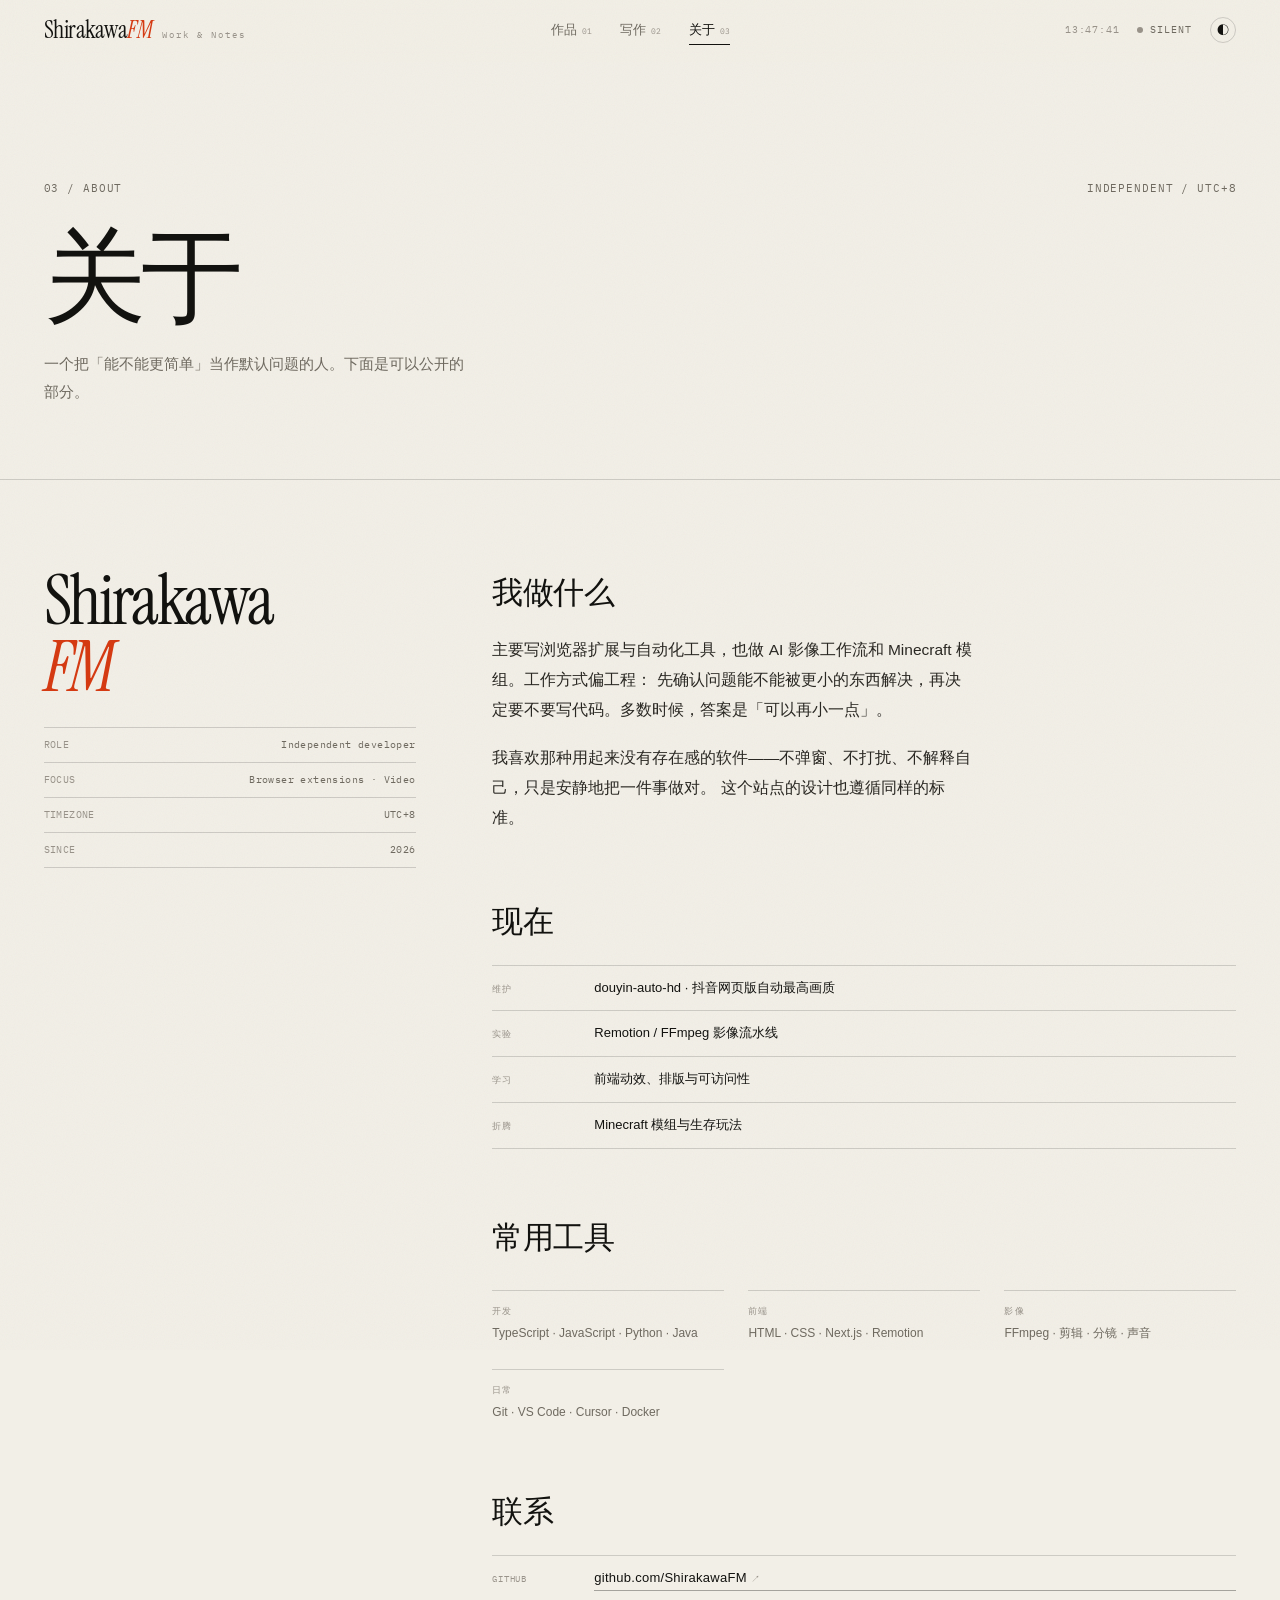
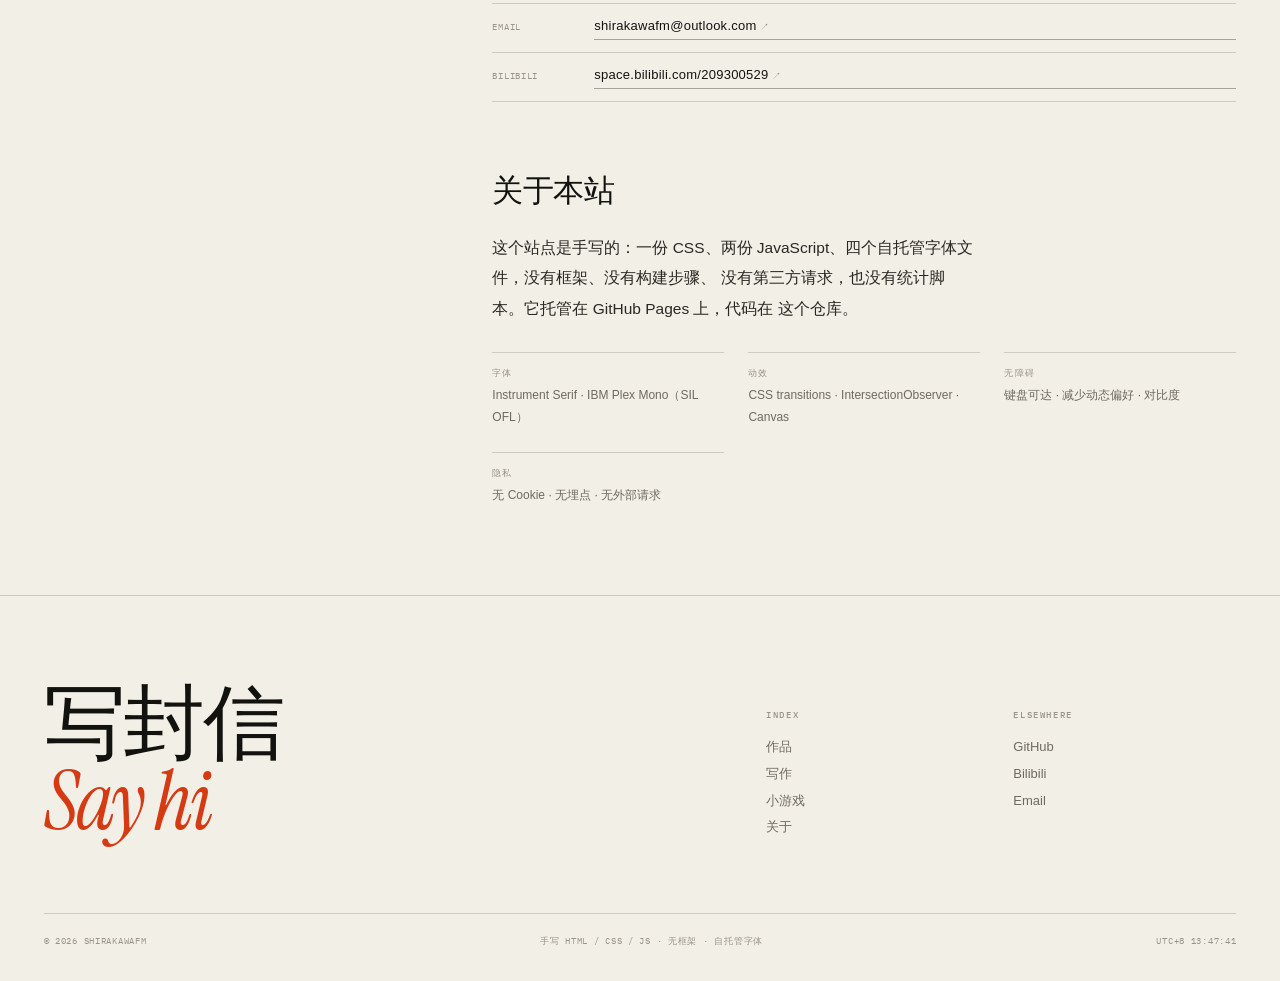
==== commit 50c5790a: "去掉旧博客的引用" ====
--- a/about/index.html
+++ b/about/index.html
@@ -108,7 +108,6 @@
         <h2>现在</h2>
         <ul class="about-list">
           <li><span>维护</span> douyin-auto-hd · 抖音网页版自动最高画质</li>
-          <li><span>开发</span> FM-S-Blogs · Next.js 写作系统</li>
           <li><span>实验</span> Remotion / FFmpeg 影像流水线</li>
           <li><span>学习</span> 前端动效、排版与可访问性</li>
           <li><span>折腾</span> Minecraft 模组与生存玩法</li>
@@ -161,6 +160,7 @@
           <h3>Index</h3>
           <a href="/#work">作品</a>
           <a href="/writing/">写作</a>
+          <a href="/#game">小游戏</a>
           <a href="/about/">关于</a>
         </div>
         <div class="footer__col">
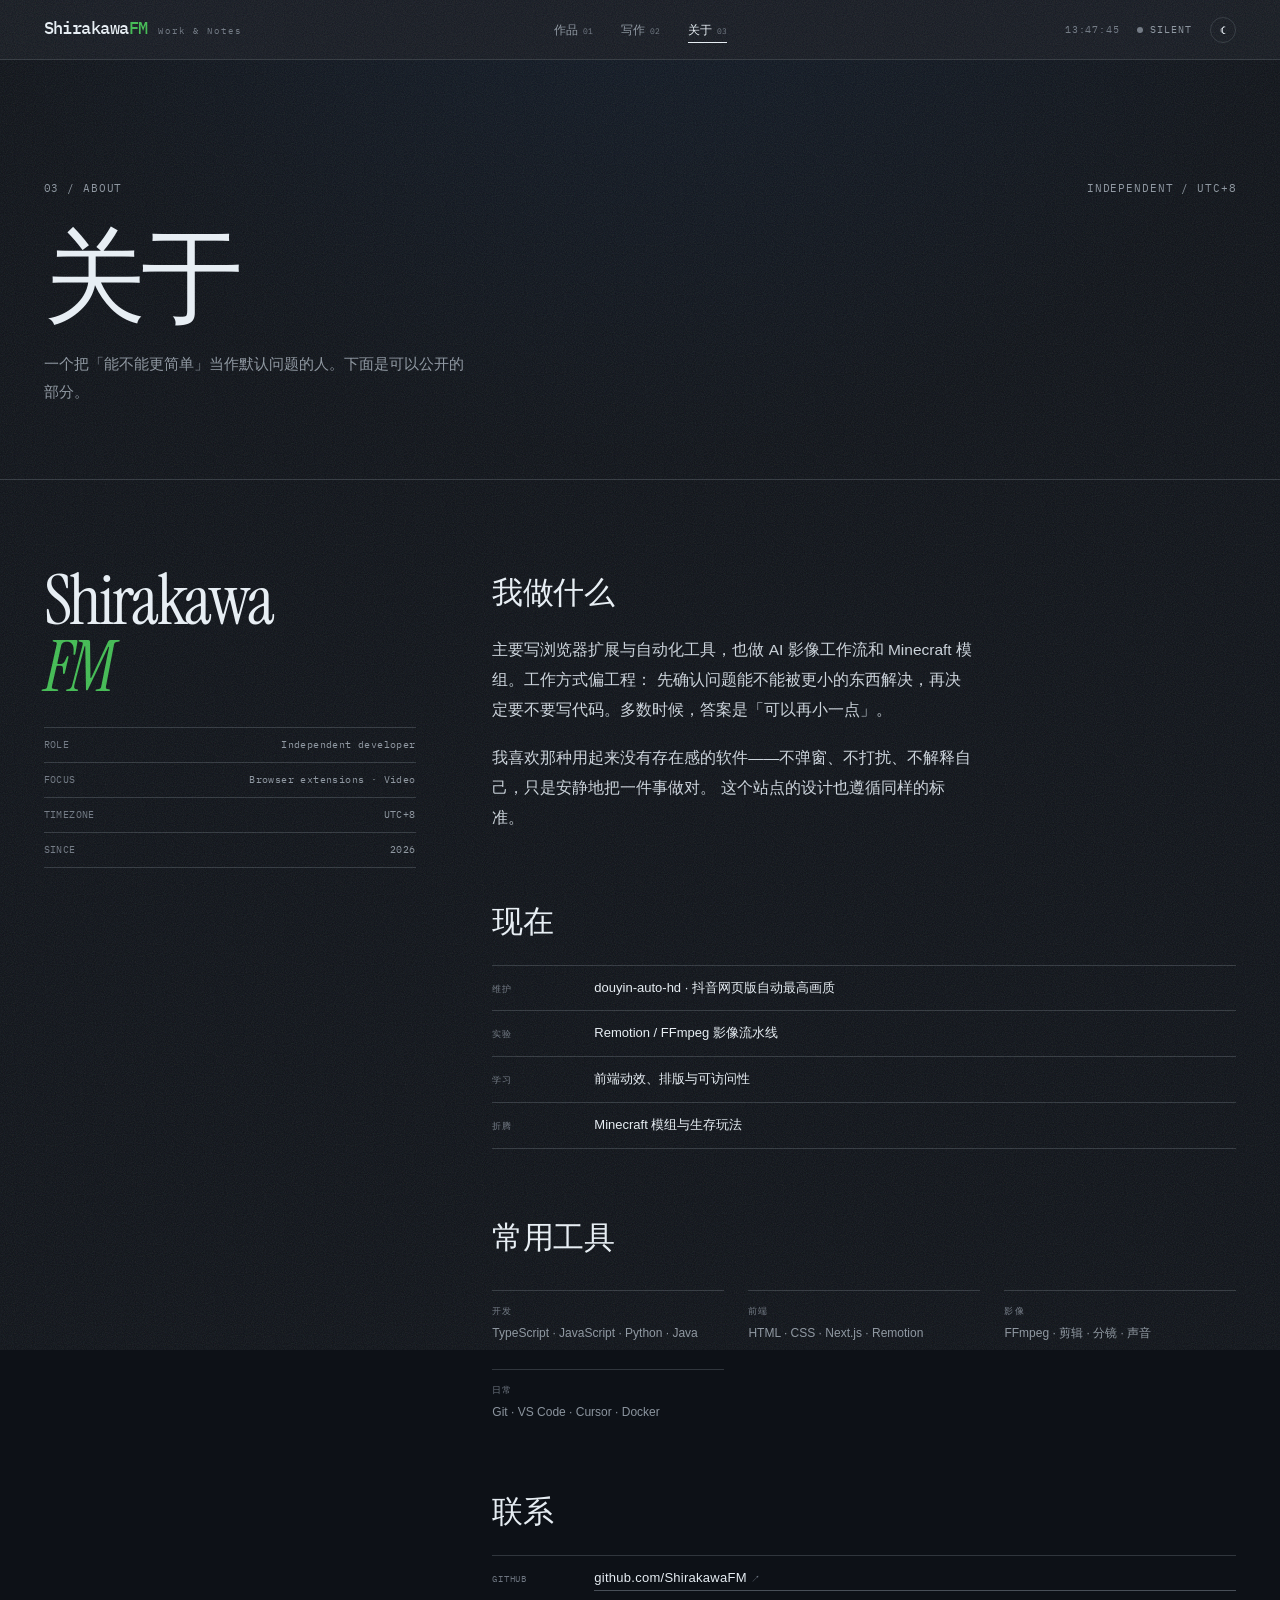
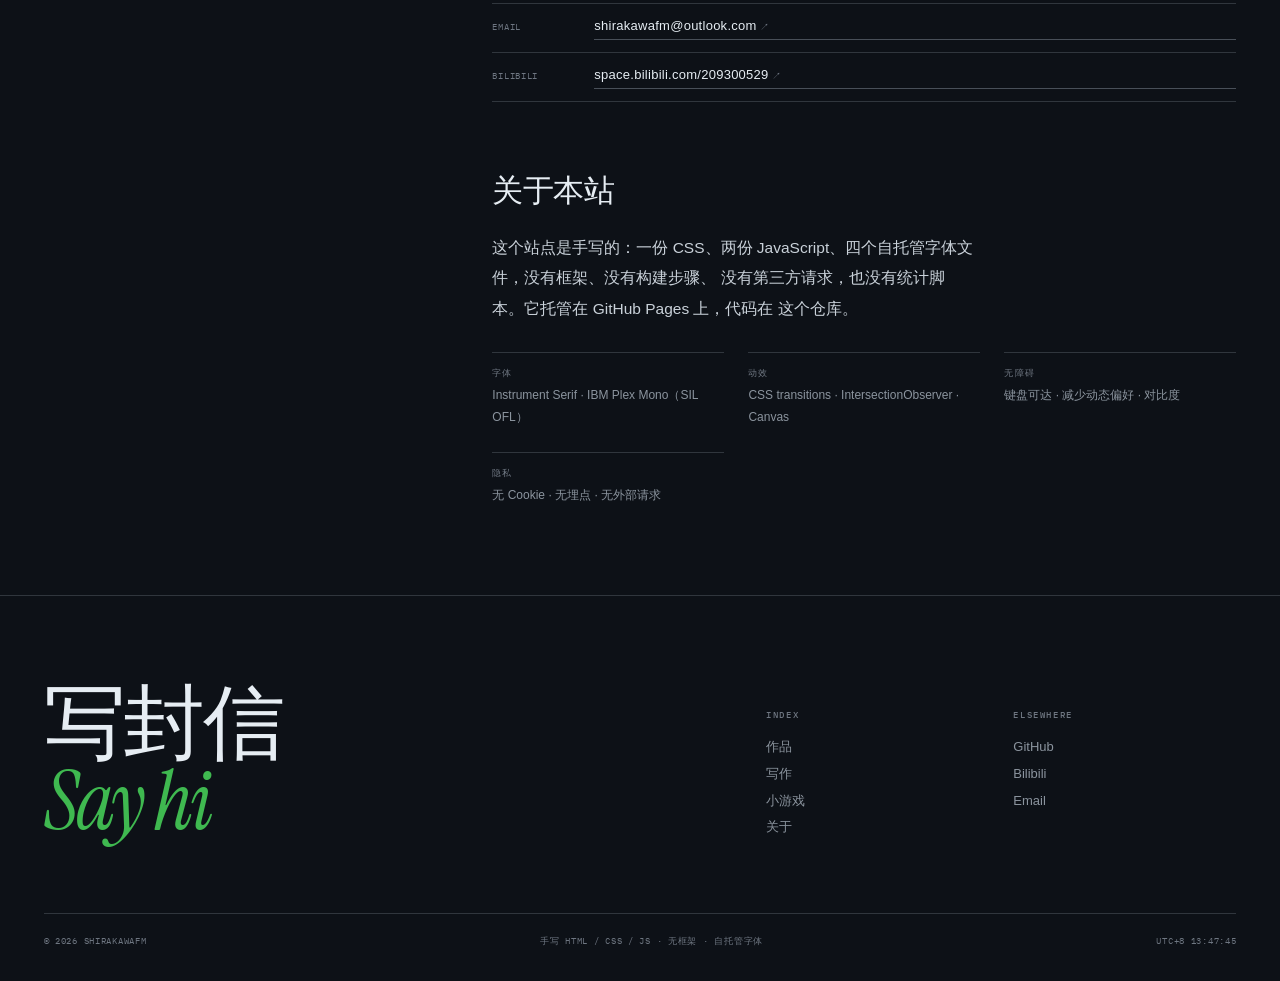
==== commit 0a2a8ca1: "整站改成 github 那种信" ====
--- a/about/index.html
+++ b/about/index.html
@@ -1,5 +1,5 @@
 <!DOCTYPE html>
-<html lang="zh-CN" data-theme="light">
+<html lang="zh-CN" data-theme="night">
 <head>
 <meta charset="utf-8">
 <meta name="viewport" content="width=device-width, initial-scale=1">
@@ -22,7 +22,7 @@
   try {
     var saved = localStorage.getItem('fm-theme');
     var dark = window.matchMedia('(prefers-color-scheme: dark)').matches;
-    document.documentElement.dataset.theme = saved || (dark ? 'night' : 'light');
+    document.documentElement.dataset.theme = saved || 'night';
   } catch (e) {}
 })();
 </script>
--- a/assets/css/site.css
+++ b/assets/css/site.css
@@ -1954,3 +1954,1742 @@
     font-size: clamp(42px, 13vw, 64px);
   }
 }
+
+
+/* ================================================================== */
+/* Letter, wax seal, game, scratch card                               */
+/* ================================================================== */
+
+.letter {
+  position: relative;
+  padding: 130px 0 20px;
+}
+
+html[data-letter="sealed"] .letter {
+  min-height: 100svh;
+  display: grid;
+  align-content: center;
+  padding: 110px 0 40px;
+}
+
+html[data-letter="sealed"] .letter-body {
+  display: none;
+}
+
+html[data-letter="sealed"] .letter__sealed-note {
+  display: block;
+}
+
+.letter__sealed-note {
+  display: none;
+  margin-top: 18px;
+  text-align: center;
+  color: var(--faint);
+}
+
+/* Envelope ---------------------------------------------------------- */
+
+.envelope {
+  position: relative;
+  max-width: 820px;
+  margin: 0 auto 44px;
+  padding: clamp(28px, 4.2vw, 50px);
+  background:
+    linear-gradient(155deg, rgba(255, 255, 255, 0.35), transparent 42%),
+    linear-gradient(160deg, #ece8de, #e3ded2);
+  border: 1px solid var(--line-strong);
+  box-shadow: 0 30px 80px -40px rgba(18, 18, 15, 0.45), 0 1px 0 rgba(255, 255, 255, 0.4) inset;
+  perspective: 1400px;
+  transform: rotate(-0.35deg);
+  transition: opacity 0.9s var(--ease), transform 0.9s var(--ease);
+}
+
+[data-theme="night"] .envelope {
+  background:
+    linear-gradient(155deg, rgba(255, 255, 255, 0.08), transparent 42%),
+    linear-gradient(160deg, #1b1a16, #141310);
+  box-shadow: 0 30px 90px -40px rgba(0, 0, 0, 0.9), 0 1px 0 rgba(255, 255, 255, 0.06) inset;
+}
+
+.envelope__flap {
+  position: absolute;
+  top: 0;
+  left: 0;
+  right: 0;
+  height: 54%;
+  background: linear-gradient(180deg, #e7e2d6, #ded8ca);
+  clip-path: polygon(0 0, 100% 0, 50% 100%);
+  transform-origin: top center;
+  transition: transform 1.1s var(--ease), filter 1.1s var(--ease);
+  filter: drop-shadow(0 2px 3px rgba(18, 18, 15, 0.08));
+  z-index: 0;
+}
+
+[data-theme="night"] .envelope__flap {
+  background: linear-gradient(180deg, #1d1c18, #161512);
+  filter: none;
+}
+
+.letter.is-opening .envelope__flap,
+[data-letter="open"] .envelope__flap {
+  transform: rotateX(178deg);
+  filter: brightness(0.94);
+}
+
+.envelope__face {
+  position: relative;
+  z-index: 1;
+  display: flex;
+  flex-direction: column;
+  align-items: center;
+  text-align: center;
+  gap: 18px;
+  padding: 6px 0 34px;
+}
+
+.envelope__meta {
+  color: var(--faint);
+}
+
+.envelope__to {
+  font-size: clamp(24px, 3.4vw, 42px);
+  font-weight: 300;
+  letter-spacing: 0.01em;
+  line-height: 1.2;
+}
+
+.envelope__teaser {
+  max-width: 34ch;
+  font-size: 13.5px;
+  line-height: 1.9;
+  color: var(--muted);
+}
+
+.envelope__hint {
+  color: var(--accent);
+  letter-spacing: 0.14em;
+}
+
+/* wax seal */
+.wax {
+  position: absolute;
+  left: 50%;
+  bottom: -34px;
+  z-index: 3;
+  width: 104px;
+  height: 104px;
+  margin-left: -52px;
+  display: grid;
+  place-items: center;
+  border-radius: 46% 54% 51% 49% / 52% 47% 53% 48%;
+  background:
+    radial-gradient(circle at 34% 28%, #ff7a4d, #d63a12 42%, #8f2408 78%, #6d1a05 100%);
+  color: #f8ece2;
+  box-shadow:
+    0 10px 22px -8px rgba(143, 36, 8, 0.75),
+    0 0 0 5px rgba(143, 36, 8, 0.14),
+    inset 0 2px 6px rgba(255, 255, 255, 0.22),
+    inset 0 -6px 14px rgba(90, 20, 4, 0.55);
+  transform: rotate(-7deg);
+  transition: transform 0.45s var(--ease), filter 0.45s var(--ease);
+}
+
+.wax:hover,
+.wax:focus-visible {
+  transform: rotate(0deg) scale(1.06);
+  filter: brightness(1.06);
+}
+
+.wax:active {
+  transform: rotate(0deg) scale(0.97);
+}
+
+.wax__monogram {
+  font-family: var(--serif);
+  font-style: italic;
+  font-size: 46px;
+  line-height: 1;
+  transform: translateY(2px);
+  text-shadow: 0 1px 0 rgba(255, 255, 255, 0.25);
+}
+
+.wax__label {
+  position: absolute;
+  bottom: -26px;
+  font-family: var(--mono);
+  font-size: 9px;
+  letter-spacing: 0.18em;
+  text-transform: uppercase;
+  color: var(--accent);
+}
+
+.letter.is-opening .wax {
+  animation: sealBreak 1s var(--ease) forwards;
+}
+
+@keyframes sealBreak {
+  0% {
+    transform: rotate(-7deg) scale(1);
+  }
+  35% {
+    transform: rotate(6deg) scale(1.12);
+  }
+  100% {
+    transform: rotate(46deg) scale(0.15) translateY(30px);
+    opacity: 0;
+  }
+}
+
+[data-letter="open"] .wax {
+  opacity: 0;
+  pointer-events: none;
+}
+
+[data-letter="open"] .envelope {
+  opacity: 0.42;
+  transform: rotate(-0.8deg) translateY(-12px) scale(0.985);
+}
+
+[data-letter="open"] .envelope__face {
+  padding-bottom: 6px;
+}
+
+[data-letter="open"] .envelope__hint {
+  color: var(--faint);
+}
+
+.envelope__shadow {
+  position: absolute;
+  left: 6%;
+  right: 6%;
+  bottom: -26px;
+  height: 22px;
+  background: radial-gradient(ellipse at center, rgba(18, 18, 15, 0.22), transparent 70%);
+  filter: blur(6px);
+  z-index: -1;
+}
+
+/* Letter body ------------------------------------------------------- */
+
+.letter-body {
+  position: relative;
+  max-width: 720px;
+  margin: 74px auto 0;
+  padding: 0 0 30px;
+}
+
+.letter-body__head {
+  display: flex;
+  justify-content: space-between;
+  gap: 16px;
+  padding-bottom: 14px;
+  margin-bottom: 34px;
+  border-bottom: 1px solid var(--line);
+  color: var(--faint);
+  text-transform: uppercase;
+  letter-spacing: 0.1em;
+}
+
+.letter-body__salutation {
+  font-size: clamp(22px, 3vw, 32px);
+  font-weight: 300;
+  letter-spacing: -0.01em;
+  margin-bottom: 1.1em;
+}
+
+.letter-body p {
+  font-size: clamp(16px, 1.15vw, 18px);
+  font-weight: 300;
+  line-height: 2;
+  color: var(--ink-soft);
+  margin-bottom: 1.25em;
+}
+
+.letter-body strong {
+  font-weight: 500;
+  color: var(--ink);
+  background-image: linear-gradient(transparent 64%, var(--accent-wash) 64%);
+  background-repeat: no-repeat;
+  background-size: 100% 100%;
+}
+
+.letter-body__ps {
+  padding: 14px 18px;
+  border-left: 2px solid var(--accent);
+  background: var(--accent-wash);
+  font-family: var(--mono);
+  font-size: 12px !important;
+  line-height: 1.9 !important;
+  letter-spacing: 0.02em;
+  color: var(--muted) !important;
+  transform: rotate(-0.4deg);
+}
+
+.letter-body__sign {
+  margin-top: 44px;
+  display: flex;
+  flex-direction: column;
+  gap: 8px;
+}
+
+.letter-body__name {
+  font-family: var(--serif);
+  font-style: italic;
+  font-size: clamp(38px, 5vw, 58px);
+  line-height: 1;
+  color: var(--ink);
+  transform: rotate(-3deg);
+  transform-origin: left center;
+  width: fit-content;
+}
+
+.letter-body__stamps {
+  position: absolute;
+  right: -190px;
+  top: 90px;
+  display: flex;
+  flex-direction: column;
+  gap: 22px;
+}
+
+.stamp {
+  display: inline-block;
+  padding: 10px 12px;
+  border: 1px dashed var(--accent);
+  color: var(--accent);
+  font-family: var(--mono);
+  font-size: 8px;
+  letter-spacing: 0.14em;
+  line-height: 1.7;
+  text-align: center;
+  text-transform: uppercase;
+  opacity: 0.72;
+  transform: rotate(-6deg);
+  transition: transform 0.5s var(--ease), opacity 0.5s var(--ease);
+}
+
+.stamp:hover {
+  transform: rotate(0deg) scale(1.04);
+  opacity: 1;
+}
+
+.stamp--a {
+  transform: rotate(-6deg);
+}
+
+.stamp--b {
+  transform: rotate(4deg);
+}
+
+.stamp--c {
+  position: absolute;
+  right: 18px;
+  bottom: 18px;
+  transform: rotate(7deg);
+}
+
+/* letter line reveal */
+.letter-body > * {
+  opacity: 0;
+  transform: translateY(16px);
+}
+
+[data-letter="open"] .letter-body > * {
+  animation: letterLine 0.9s var(--ease) forwards;
+}
+
+[data-letter="open"] .letter-body > *:nth-child(1) {
+  animation-delay: 0.05s;
+}
+[data-letter="open"] .letter-body > *:nth-child(2) {
+  animation-delay: 0.12s;
+}
+[data-letter="open"] .letter-body > *:nth-child(3) {
+  animation-delay: 0.19s;
+}
+[data-letter="open"] .letter-body > *:nth-child(4) {
+  animation-delay: 0.26s;
+}
+[data-letter="open"] .letter-body > *:nth-child(5) {
+  animation-delay: 0.33s;
+}
+[data-letter="open"] .letter-body > *:nth-child(6) {
+  animation-delay: 0.4s;
+}
+[data-letter="open"] .letter-body > *:nth-child(7) {
+  animation-delay: 0.47s;
+}
+[data-letter="open"] .letter-body > *:nth-child(8) {
+  animation-delay: 0.54s;
+}
+[data-letter="open"] .letter-body > *:nth-child(9) {
+  animation-delay: 0.61s;
+}
+
+@keyframes letterLine {
+  to {
+    opacity: 1;
+    transform: none;
+  }
+}
+
+/* Game -------------------------------------------------------------- */
+
+.game {
+  border-top: 1px solid var(--line);
+  border-bottom: 1px solid var(--line);
+  background: color-mix(in srgb, var(--paper-2) 55%, transparent);
+}
+
+.game__hud {
+  display: flex;
+  flex-wrap: wrap;
+  justify-content: space-between;
+  gap: 10px 24px;
+  padding: 14px 18px;
+  border-bottom: 1px solid var(--line);
+  color: var(--faint);
+}
+
+.game__hud strong {
+  color: var(--ink);
+  font-weight: 500;
+  font-variant-numeric: tabular-nums;
+}
+
+.game__stage {
+  position: relative;
+  height: clamp(320px, 42vw, 440px);
+  overflow: hidden;
+  background-image:
+    linear-gradient(var(--line) 1px, transparent 1px),
+    linear-gradient(90deg, var(--line) 1px, transparent 1px);
+  background-size: 48px 48px;
+  background-position: -1px -1px;
+}
+
+.game__start,
+.game__result {
+  position: absolute;
+  inset: 0;
+  display: flex;
+  flex-direction: column;
+  align-items: center;
+  justify-content: center;
+  gap: 12px;
+  text-align: center;
+  padding: 24px;
+}
+
+.game__start {
+  font-size: clamp(18px, 2vw, 24px);
+  font-weight: 300;
+  letter-spacing: 0.01em;
+  transition: background-color 0.4s ease, color 0.4s ease;
+}
+
+.game__start:hover {
+  background: var(--accent-wash);
+}
+
+.game__start .mono {
+  display: block;
+  margin-top: 8px;
+  font-size: 9px;
+  letter-spacing: 0.12em;
+  color: var(--faint);
+}
+
+.game__dot {
+  position: absolute;
+  width: 46px;
+  height: 46px;
+  border-radius: 50%;
+  background:
+    radial-gradient(circle at 35% 30%, #3b3a34, var(--ink) 55%, #000 100%);
+  color: var(--paper);
+  font-family: var(--mono);
+  font-size: 15px;
+  line-height: 1;
+  box-shadow: 0 6px 16px -4px rgba(0, 0, 0, 0.5);
+  cursor: crosshair;
+  animation: inkPop 0.25s var(--ease);
+  z-index: 2;
+}
+
+.game__dot::after {
+  content: "";
+  position: absolute;
+  inset: -6px;
+  border: 1px solid var(--accent);
+  border-radius: 50%;
+  opacity: 0.35;
+}
+
+.game__dot:active {
+  transform: scale(0.86);
+}
+
+@keyframes inkPop {
+  from {
+    transform: scale(0.4);
+    opacity: 0;
+  }
+  to {
+    transform: scale(1);
+    opacity: 1;
+  }
+}
+
+.game__final {
+  display: flex;
+  align-items: baseline;
+  gap: 6px;
+  font-family: var(--serif);
+  font-size: clamp(56px, 8vw, 96px);
+  line-height: 1;
+}
+
+.game__final span {
+  font-family: var(--mono);
+  font-size: 14px;
+  letter-spacing: 0.1em;
+  color: var(--muted);
+}
+
+.game__verdict {
+  font-size: 13px;
+  color: var(--muted);
+  max-width: 34ch;
+}
+
+.game__note {
+  padding: 12px 18px;
+  border-top: 1px solid var(--line);
+  color: var(--faint);
+  font-size: 9px;
+  letter-spacing: 0.08em;
+}
+
+/* Scratch card ------------------------------------------------------ */
+
+.scratch {
+  position: relative;
+  height: clamp(210px, 28vw, 280px);
+  border: 1px solid var(--line-strong);
+  background:
+    repeating-linear-gradient(45deg, transparent 0 9px, rgba(18, 18, 15, 0.025) 9px 10px),
+    var(--paper-2);
+  overflow: hidden;
+  touch-action: none;
+}
+
+.scratch__reveal {
+  position: absolute;
+  inset: 0;
+  display: flex;
+  flex-direction: column;
+  align-items: center;
+  justify-content: center;
+  gap: 14px;
+  padding: 28px;
+  text-align: center;
+  opacity: 0.25;
+  transform: scale(0.985);
+  transition: opacity 0.8s var(--ease), transform 0.8s var(--ease);
+}
+
+.scratch.is-revealed .scratch__reveal {
+  opacity: 1;
+  transform: none;
+}
+
+.scratch__message {
+  font-size: clamp(20px, 2.6vw, 30px);
+  font-weight: 300;
+  line-height: 1.6;
+  max-width: 40ch;
+}
+
+.scratch__message em {
+  font-family: var(--serif);
+  font-style: italic;
+  color: var(--accent);
+}
+
+.scratch__sign {
+  font-family: var(--mono);
+  font-size: 10px;
+  letter-spacing: 0.1em;
+  color: var(--faint);
+}
+
+.scratch__canvas {
+  position: absolute;
+  inset: 0;
+  width: 100%;
+  height: 100%;
+  cursor: crosshair;
+  transition: opacity 0.7s var(--ease);
+}
+
+.scratch.is-revealed .scratch__canvas {
+  opacity: 0;
+  pointer-events: none;
+}
+
+.scratch__fallback {
+  margin-top: 14px;
+  text-align: center;
+}
+
+.scratch__fallback .link-line {
+  font-size: 11px;
+}
+
+/* Reply ------------------------------------------------------------- */
+
+.reply {
+  display: grid;
+  grid-template-columns: minmax(0, 7fr) minmax(0, 5fr);
+  gap: clamp(28px, 5vw, 80px);
+  align-items: start;
+}
+
+.reply__quote {
+  font-family: var(--serif);
+  font-size: clamp(28px, 3.4vw, 44px);
+  line-height: 1.3;
+  letter-spacing: -0.01em;
+  margin-bottom: 26px;
+}
+
+.reply__body {
+  max-width: 52ch;
+  font-size: 15.5px;
+  font-weight: 300;
+  line-height: 1.95;
+  color: var(--ink-soft);
+  margin-bottom: 24px;
+}
+
+.reply__card {
+  position: relative;
+  padding: clamp(24px, 3vw, 36px);
+  border: 1px solid var(--line-strong);
+  background: var(--paper-2);
+  transform: rotate(0.6deg);
+}
+
+.reply__mail {
+  display: block;
+  font-family: var(--serif);
+  font-size: clamp(42px, 5vw, 68px);
+  line-height: 0.95;
+  letter-spacing: -0.02em;
+}
+
+.reply__mail em {
+  font-style: italic;
+  color: var(--accent);
+}
+
+.reply__links {
+  display: flex;
+  flex-wrap: wrap;
+  gap: 8px 22px;
+  margin-top: 26px;
+  padding-top: 16px;
+  border-top: 1px solid var(--line);
+}
+
+.reply__links a {
+  font-size: 12px;
+  color: var(--muted);
+  transition: color 0.3s ease;
+}
+
+.reply__links a:hover {
+  color: var(--accent);
+}
+
+.reply__stack {
+  margin-top: 36px;
+}
+
+/* Ink splats -------------------------------------------------------- */
+
+.ink-splat {
+  position: fixed;
+  top: 0;
+  left: 0;
+  width: 7px;
+  height: 7px;
+  border-radius: 50%;
+  background: var(--accent);
+  pointer-events: none;
+  z-index: 9997;
+  will-change: transform, opacity;
+  animation: splat 0.7s var(--ease-soft) forwards;
+}
+
+.ink-splat:nth-child(2n) {
+  background: var(--ink);
+  width: 5px;
+  height: 5px;
+}
+
+@keyframes splat {
+  from {
+    transform: translate3d(0, 0, 0) scale(1);
+    opacity: 0.9;
+  }
+  to {
+    transform: translate3d(var(--dx), var(--dy), 0) scale(0.15);
+    opacity: 0;
+  }
+}
+
+/* Responsive -------------------------------------------------------- */
+
+@media (max-width: 1180px) {
+  .letter-body__stamps {
+    position: static;
+    flex-direction: row;
+    margin-top: 32px;
+  }
+}
+
+@media (max-width: 900px) {
+  .reply {
+    grid-template-columns: 1fr;
+  }
+
+  .envelope {
+    transform: none;
+  }
+
+  .letter-body {
+    margin-top: 64px;
+  }
+}
+
+@media (max-width: 600px) {
+  .letter {
+    padding-top: 110px;
+  }
+
+  html[data-letter="sealed"] .letter {
+    padding-top: 96px;
+  }
+
+  .envelope {
+    padding: 26px 20px 40px;
+  }
+
+  .envelope__face {
+    gap: 14px;
+  }
+
+  .wax {
+    width: 88px;
+    height: 88px;
+    margin-left: -44px;
+    bottom: -30px;
+  }
+
+  .wax__monogram {
+    font-size: 38px;
+  }
+
+  .letter-body__head {
+    flex-direction: column;
+    gap: 4px;
+  }
+
+  .game__stage {
+    height: 340px;
+  }
+
+  .scratch {
+    height: 260px;
+  }
+
+  .reply__card {
+    transform: none;
+  }
+}
+
+
+/* hidden must win over component display rules */
+.game__start[hidden],
+.game__result[hidden],
+.game__dot[hidden],
+.scratch__fallback [hidden] {
+  display: none !important;
+}
+
+
+/* ================================================================== */
+/* GitHub geek skin                                                    */
+/* ================================================================== */
+
+:root,
+[data-theme="night"] {
+  color-scheme: dark;
+  --paper: #0d1117;
+  --paper-2: #161b22;
+  --ink: #e6edf3;
+  --ink-soft: #c9d1d9;
+  --muted: #8b949e;
+  --faint: #6e7681;
+  --line: #30363d;
+  --line-strong: #484f58;
+  --accent: #3fb950;
+  --accent-ink: #0d1117;
+  --accent-wash: rgba(63, 185, 80, 0.12);
+  --selection: rgba(56, 139, 253, 0.35);
+  --shadow: 0 16px 40px -24px rgba(0, 0, 0, 0.8);
+}
+
+[data-theme="light"] {
+  color-scheme: light;
+  --paper: #ffffff;
+  --paper-2: #f6f8fa;
+  --ink: #1f2328;
+  --ink-soft: #424a53;
+  --muted: #656d76;
+  --faint: #8c959f;
+  --line: #d0d7de;
+  --line-strong: #8c959f;
+  --accent: #1a7f37;
+  --accent-ink: #ffffff;
+  --accent-wash: rgba(26, 127, 55, 0.09);
+  --selection: rgba(9, 105, 218, 0.22);
+  --shadow: 0 16px 40px -24px rgba(31, 35, 40, 0.3);
+}
+
+body::after {
+  opacity: 0.015;
+}
+
+body {
+  background-image:
+    radial-gradient(ellipse 80% 40% at 50% -10%, rgba(56, 139, 253, 0.08), transparent 70%);
+}
+
+.site-header {
+  background: color-mix(in srgb, var(--paper-2) 92%, transparent);
+  border-bottom: 1px solid var(--line);
+  backdrop-filter: blur(12px);
+}
+
+.brand__mark {
+  font-family: var(--mono);
+  font-size: 17px;
+  font-weight: 500;
+  letter-spacing: -0.03em;
+}
+
+.brand__mark em {
+  font-style: normal;
+  color: var(--accent);
+}
+
+.brand__sub,
+.clock,
+.tool-btn,
+.nav a {
+  font-family: var(--mono);
+}
+
+.nav a {
+  font-size: 12px;
+}
+
+/* Repo chrome ------------------------------------------------------- */
+
+.gh-shell {
+  margin-top: 64px;
+  border-bottom: 1px solid var(--line);
+  background: color-mix(in srgb, var(--paper) 92%, var(--paper-2));
+}
+
+.gh-repo {
+  display: flex;
+  flex-wrap: wrap;
+  align-items: center;
+  justify-content: space-between;
+  gap: 16px;
+  padding-top: 20px;
+}
+
+.gh-repo__id {
+  display: flex;
+  flex-wrap: wrap;
+  align-items: center;
+  gap: 8px;
+  font-size: 17px;
+  min-width: 0;
+}
+
+.gh-repo__icon {
+  width: 16px;
+  height: 16px;
+  fill: var(--muted);
+  flex-shrink: 0;
+}
+
+.gh-repo__id a {
+  color: #58a6ff;
+  font-family: var(--sans);
+}
+
+.gh-repo__id a:hover {
+  text-decoration: underline;
+}
+
+.gh-repo__slash {
+  color: var(--faint);
+}
+
+.gh-repo__id strong {
+  font-family: var(--sans);
+  font-weight: 600;
+}
+
+.pill {
+  margin-left: 4px;
+  padding: 1px 8px;
+  border: 1px solid var(--line-strong);
+  border-radius: 999px;
+  font-family: var(--mono);
+  font-size: 10px;
+  font-weight: 400;
+  color: var(--muted);
+  line-height: 1.7;
+}
+
+.gh-repo__actions {
+  display: flex;
+  align-items: center;
+  gap: 8px;
+}
+
+.gh-btn {
+  display: inline-flex;
+  align-items: center;
+  gap: 7px;
+  padding: 5px 12px;
+  border: 1px solid var(--line-strong);
+  border-radius: 6px;
+  background: linear-gradient(180deg, #21262d, #1a1f26);
+  color: var(--ink-soft);
+  font-size: 11px;
+  font-family: var(--mono);
+  line-height: 1.6;
+  transition: border-color 0.2s ease, background-color 0.2s ease, color 0.2s ease;
+}
+
+[data-theme="light"] .gh-btn {
+  background: linear-gradient(180deg, #f6f8fa, #eaeef2);
+}
+
+.gh-btn:hover {
+  border-color: var(--accent);
+  color: var(--ink);
+}
+
+.gh-btn--green {
+  background: #238636;
+  border-color: #2ea043;
+  color: #ffffff;
+}
+
+.gh-btn--green:hover {
+  background: #2ea043;
+  color: #ffffff;
+}
+
+.gh-tabs {
+  display: flex;
+  gap: 4px;
+  overflow-x: auto;
+  margin-top: 14px;
+  scrollbar-width: none;
+}
+
+.gh-tabs::-webkit-scrollbar {
+  display: none;
+}
+
+.gh-tabs a {
+  display: inline-flex;
+  align-items: center;
+  gap: 6px;
+  padding: 9px 12px 10px;
+  border-bottom: 2px solid transparent;
+  color: var(--muted);
+  font-size: 12.5px;
+  white-space: nowrap;
+  transition: color 0.2s ease, border-color 0.2s ease;
+}
+
+.gh-tabs a:hover {
+  color: var(--ink);
+  border-color: var(--line-strong);
+}
+
+.gh-tabs a.is-active {
+  color: var(--ink);
+  border-color: #f78166;
+}
+
+.gh-badge {
+  padding: 0 6px;
+  border-radius: 999px;
+  background: var(--line);
+  color: var(--ink-soft);
+  font-family: var(--mono);
+  font-size: 9px;
+  line-height: 1.7;
+}
+
+/* Issue header ------------------------------------------------------ */
+
+.letter {
+  padding-top: 34px;
+}
+
+html[data-letter="sealed"] .letter {
+  min-height: calc(100svh - 180px);
+  padding-top: 40px;
+}
+
+.issue-head {
+  padding-bottom: 20px;
+  margin-bottom: 26px;
+  border-bottom: 1px solid var(--line);
+}
+
+.issue-head__title {
+  display: flex;
+  flex-wrap: wrap;
+  align-items: center;
+  gap: 12px;
+}
+
+.issue-head h1 {
+  font-size: clamp(26px, 3.4vw, 40px);
+  font-weight: 400;
+  letter-spacing: -0.02em;
+  line-height: 1.2;
+}
+
+.issue-num {
+  color: var(--muted);
+  font-weight: 300;
+}
+
+.issue-state {
+  display: inline-flex;
+  align-items: center;
+  gap: 6px;
+  padding: 3px 10px;
+  border: 1px solid transparent;
+  border-radius: 999px;
+  background: #238636;
+  color: #ffffff;
+  font-family: var(--mono);
+  font-size: 10px;
+  line-height: 1.7;
+}
+
+.issue-state svg {
+  width: 13px;
+  height: 13px;
+  fill: currentColor;
+}
+
+.issue-head.is-closed .issue-state {
+  background: #8957e5;
+}
+
+.issue-head__meta {
+  display: flex;
+  flex-wrap: wrap;
+  align-items: center;
+  gap: 6px;
+  margin-top: 12px;
+  font-size: 12.5px;
+  color: var(--muted);
+}
+
+.issue-head__meta strong {
+  color: var(--ink);
+  font-weight: 500;
+}
+
+.avatar {
+  display: inline-grid;
+  place-items: center;
+  width: 34px;
+  height: 34px;
+  border-radius: 50%;
+  background: linear-gradient(135deg, #238636, #3fb950);
+  color: #ffffff;
+  font-family: var(--mono);
+  font-size: 14px;
+  flex-shrink: 0;
+}
+
+.avatar--tiny {
+  width: 18px;
+  height: 18px;
+  font-size: 9px;
+}
+
+.label {
+  display: inline-flex;
+  align-items: center;
+  padding: 1px 8px;
+  border: 1px solid var(--line-strong);
+  border-radius: 999px;
+  font-family: var(--mono);
+  font-size: 9.5px;
+  color: var(--muted);
+  line-height: 1.7;
+}
+
+.label--green {
+  border-color: rgba(63, 185, 80, 0.5);
+  color: var(--accent);
+  background: var(--accent-wash);
+}
+
+/* Envelope reskin --------------------------------------------------- */
+
+.envelope {
+  background: linear-gradient(155deg, #1c2128, #161b22);
+  border-color: var(--line);
+  box-shadow: 0 24px 60px -40px #000;
+  transform: none;
+}
+
+.envelope__flap {
+  background: linear-gradient(180deg, #21262d, #1a1f26);
+  filter: none;
+}
+
+.wax {
+  background: radial-gradient(circle at 34% 28%, #56d364, #238636 45%, #196c2e 80%, #0f4a20 100%);
+  color: #ffffff;
+  box-shadow:
+    0 10px 22px -10px rgba(35, 134, 54, 0.8),
+    0 0 0 5px rgba(35, 134, 54, 0.16),
+    inset 0 2px 6px rgba(255, 255, 255, 0.22),
+    inset 0 -6px 14px rgba(0, 0, 0, 0.45);
+}
+
+.wax__label {
+  color: var(--accent);
+}
+
+/* Letter body as an issue comment ----------------------------------- */
+
+.letter-body {
+  background: var(--paper-2);
+  border: 1px solid var(--line);
+  border-radius: 6px;
+  padding: clamp(24px, 3vw, 40px);
+  margin-top: 34px;
+}
+
+.letter-body__head {
+  border-color: var(--line);
+}
+
+.letter-body p {
+  color: var(--ink-soft);
+}
+
+.letter-body strong {
+  color: var(--ink);
+  background-image: linear-gradient(transparent 68%, rgba(63, 185, 80, 0.28) 68%);
+}
+
+.letter-body__ps {
+  background: rgba(56, 139, 253, 0.1);
+  border-left-color: #58a6ff;
+  color: var(--muted) !important;
+}
+
+.letter-body__name {
+  color: var(--ink);
+}
+
+.letter-body__stamps {
+  right: -170px;
+}
+
+.stamp {
+  border-color: var(--line-strong);
+  color: var(--muted);
+}
+
+/* Reactions + comment ----------------------------------------------- */
+
+.issue-foot {
+  display: flex;
+  flex-wrap: wrap;
+  align-items: center;
+  justify-content: space-between;
+  gap: 14px;
+  margin-top: 26px;
+  padding-top: 18px;
+  border-top: 1px solid var(--line);
+}
+
+.reactions {
+  display: flex;
+  flex-wrap: wrap;
+  gap: 8px;
+}
+
+.reactions button {
+  display: inline-flex;
+  align-items: center;
+  gap: 6px;
+  padding: 4px 10px;
+  border: 1px solid var(--line);
+  border-radius: 999px;
+  background: var(--paper-2);
+  font-size: 12px;
+  line-height: 1.6;
+  transition: border-color 0.2s ease, background-color 0.2s ease;
+}
+
+.reactions button:hover {
+  border-color: var(--accent);
+}
+
+.reactions button.is-active {
+  border-color: var(--accent);
+  background: var(--accent-wash);
+}
+
+.reactions span {
+  font-family: var(--mono);
+  font-size: 10px;
+  color: var(--muted);
+}
+
+html[data-letter="sealed"] .issue-foot,
+html[data-letter="sealed"] .issue-comment {
+  display: none;
+}
+
+.issue-comment {
+  display: flex;
+  gap: 14px;
+  margin-top: 24px;
+  padding-top: 22px;
+  border-top: 1px solid var(--line);
+}
+
+.issue-comment__body {
+  flex: 1;
+  min-width: 0;
+}
+
+.issue-comment__meta {
+  margin-bottom: 8px;
+  font-size: 12px;
+  color: var(--muted);
+}
+
+.issue-comment__meta strong {
+  color: var(--ink);
+  font-weight: 500;
+}
+
+.issue-comment textarea {
+  width: 100%;
+  resize: vertical;
+  min-height: 62px;
+  padding: 10px 12px;
+  border: 1px solid var(--line);
+  border-radius: 6px;
+  background: var(--paper);
+  color: var(--ink);
+  font: inherit;
+  font-size: 13px;
+  line-height: 1.6;
+}
+
+.issue-comment textarea:focus {
+  outline: none;
+  border-color: #58a6ff;
+  box-shadow: 0 0 0 3px rgba(56, 139, 253, 0.18);
+}
+
+.issue-comment__actions {
+  display: flex;
+  align-items: center;
+  gap: 12px;
+  margin-top: 8px;
+}
+
+.issue-comment__saved {
+  margin-top: 10px;
+  padding: 8px 12px;
+  border-left: 2px solid var(--accent);
+  background: var(--accent-wash);
+  font-size: 12px;
+  color: var(--ink-soft);
+}
+
+/* Panels: activity + commits ---------------------------------------- */
+
+.gh-panel {
+  padding: clamp(40px, 6vw, 72px) 0;
+  border-bottom: 1px solid var(--line);
+}
+
+.gh-panel__head {
+  display: flex;
+  flex-wrap: wrap;
+  align-items: baseline;
+  justify-content: space-between;
+  gap: 10px 24px;
+  margin-bottom: 20px;
+}
+
+.gh-panel__head h2 {
+  font-family: var(--mono);
+  font-size: clamp(17px, 1.6vw, 21px);
+  font-weight: 500;
+  letter-spacing: -0.02em;
+}
+
+.gh-panel__head h2 .mono {
+  color: var(--accent);
+  margin-right: 8px;
+}
+
+.gh-panel__head > .mono {
+  color: var(--faint);
+  text-transform: none;
+}
+
+.contrib {
+  display: flex;
+  gap: 3px;
+  overflow-x: auto;
+  padding-bottom: 6px;
+}
+
+.contrib__week {
+  display: grid;
+  grid-auto-rows: 10px;
+  gap: 3px;
+}
+
+.contrib__cell {
+  width: 10px;
+  height: 10px;
+  border-radius: 2px;
+  background: #161b22;
+  outline: 1px solid rgba(240, 246, 252, 0.06);
+  outline-offset: -1px;
+}
+
+[data-theme="light"] .contrib__cell {
+  background: #ebedf0;
+  outline-color: rgba(27, 31, 36, 0.06);
+}
+
+.contrib__cell.l1 {
+  background: #0e4429;
+}
+.contrib__cell.l2 {
+  background: #006d32;
+}
+.contrib__cell.l3 {
+  background: #26a641;
+}
+.contrib__cell.l4 {
+  background: #39d353;
+}
+
+.contrib__legend {
+  display: flex;
+  align-items: center;
+  gap: 4px;
+  margin-top: 8px;
+  color: var(--faint);
+}
+
+.contrib__legend .contrib__cell {
+  display: inline-block;
+}
+
+.gh-note {
+  margin-top: 10px;
+  color: var(--faint);
+  text-transform: none;
+  letter-spacing: 0;
+}
+
+.commit-list {
+  border: 1px solid var(--line);
+  border-radius: 6px;
+  overflow: hidden;
+}
+
+.commit-list li + li {
+  border-top: 1px solid var(--line);
+}
+
+.commit-list a {
+  display: grid;
+  grid-template-columns: 86px minmax(0, 1fr) auto;
+  gap: 14px;
+  align-items: center;
+  padding: 10px 14px;
+  background: var(--paper-2);
+  font-size: 13px;
+  transition: background-color 0.2s ease;
+}
+
+.commit-list a:hover {
+  background: var(--accent-wash);
+}
+
+.commit-list code {
+  font-family: var(--mono);
+  font-size: 11px;
+  color: var(--accent);
+}
+
+.commit-list span {
+  overflow: hidden;
+  text-overflow: ellipsis;
+  white-space: nowrap;
+  color: var(--ink-soft);
+}
+
+.commit-list time {
+  font-family: var(--mono);
+  font-size: 10px;
+  color: var(--faint);
+}
+
+.gh-link {
+  display: inline-block;
+  margin-top: 12px;
+  color: #58a6ff;
+  text-transform: none;
+  letter-spacing: 0;
+}
+
+/* Command palette --------------------------------------------------- */
+
+.palette {
+  position: fixed;
+  inset: 0;
+  z-index: 9990;
+  display: grid;
+  place-items: start center;
+  padding: 12vh 20px 20px;
+}
+
+.palette[hidden] {
+  display: none !important;
+}
+
+.palette__backdrop {
+  position: absolute;
+  inset: 0;
+  background: rgba(1, 4, 9, 0.72);
+  backdrop-filter: blur(3px);
+}
+
+.palette__box {
+  position: relative;
+  width: min(640px, 100%);
+  border: 1px solid var(--line-strong);
+  border-radius: 10px;
+  background: var(--paper-2);
+  box-shadow: 0 30px 80px -20px #000;
+  overflow: hidden;
+  animation: paletteIn 0.25s var(--ease);
+}
+
+@keyframes paletteIn {
+  from {
+    opacity: 0;
+    transform: translateY(-8px) scale(0.99);
+  }
+}
+
+.palette__search {
+  display: flex;
+  align-items: center;
+  gap: 10px;
+  padding: 12px 14px;
+  border-bottom: 1px solid var(--line);
+}
+
+.palette__search span {
+  color: var(--faint);
+}
+
+.palette__search input {
+  flex: 1;
+  border: 0;
+  background: none;
+  color: var(--ink);
+  font-size: 14px;
+  outline: none;
+}
+
+.palette__list {
+  max-height: 46vh;
+  overflow-y: auto;
+  padding: 6px;
+}
+
+.palette__list li a,
+.palette__list li button {
+  display: flex;
+  align-items: center;
+  justify-content: space-between;
+  gap: 12px;
+  width: 100%;
+  padding: 9px 10px;
+  border-radius: 6px;
+  color: var(--ink-soft);
+  font-size: 13px;
+  text-align: left;
+}
+
+.palette__list li a:hover,
+.palette__list li button:hover,
+.palette__list li.is-active a,
+.palette__list li.is-active button {
+  background: var(--accent-wash);
+  color: var(--ink);
+}
+
+.palette__list .mono {
+  color: var(--faint);
+  text-transform: none;
+  letter-spacing: 0;
+}
+
+.palette__foot {
+  padding: 8px 14px;
+  border-top: 1px solid var(--line);
+  color: var(--faint);
+  text-transform: none;
+  letter-spacing: 0;
+}
+
+/* Game + scratch + reply restyle ------------------------------------ */
+
+.game {
+  border-color: var(--line);
+  background: var(--paper-2);
+  border-radius: 6px;
+  overflow: hidden;
+}
+
+.game__labels {
+  display: flex;
+  flex-wrap: wrap;
+  gap: 8px;
+  padding: 10px 14px;
+  border-bottom: 1px solid var(--line);
+}
+
+.game__hud {
+  border-color: var(--line);
+  color: var(--faint);
+}
+
+.game__hud strong {
+  color: var(--ink);
+}
+
+.game__stage {
+  background-color: var(--paper);
+  background-image:
+    linear-gradient(rgba(240, 246, 252, 0.045) 1px, transparent 1px),
+    linear-gradient(90deg, rgba(240, 246, 252, 0.045) 1px, transparent 1px);
+}
+
+.game__start:hover {
+  background: var(--accent-wash);
+}
+
+.game__dot {
+  background: radial-gradient(circle at 35% 30%, #ff7b72, #da3633 55%, #8e1519 100%);
+  box-shadow: 0 8px 20px -6px rgba(248, 81, 73, 0.6);
+  color: #ffffff;
+  font-weight: 500;
+}
+
+.game__dot::after {
+  border-color: #f85149;
+  opacity: 0.5;
+}
+
+.game__verdict {
+  color: var(--muted);
+}
+
+.game__note {
+  border-color: var(--line);
+  color: var(--faint);
+}
+
+.scratch {
+  border-color: var(--line);
+  background-color: var(--paper-2);
+}
+
+.scratch__reveal {
+  color: var(--ink-soft);
+}
+
+.scratch__message em {
+  color: var(--accent);
+}
+
+.scratch.is-revealed {
+  border-color: var(--accent);
+}
+
+.reply__card {
+  border-color: var(--line);
+  background: var(--paper-2);
+}
+
+.reply__quote {
+  font-family: var(--sans);
+  font-weight: 300;
+}
+
+.reply__mail em {
+  color: var(--accent);
+}
+
+.reply__links a {
+  color: var(--muted);
+}
+
+.stack {
+  color: var(--muted);
+}
+
+.section__title {
+  font-family: var(--mono);
+  font-weight: 500;
+  letter-spacing: -0.04em;
+}
+
+.section__title em {
+  font-family: var(--mono);
+  font-style: normal;
+  color: var(--accent);
+}
+
+.section__index {
+  color: var(--accent);
+}
+
+.work::before {
+  background: var(--accent-wash);
+}
+
+.work__title {
+  font-family: var(--mono);
+  font-size: clamp(20px, 2.4vw, 32px);
+}
+
+.work__title .zh {
+  font-family: var(--sans);
+}
+
+.write__title {
+  font-family: var(--sans);
+}
+
+.ticker {
+  background: var(--paper-2);
+}
+
+.stamp,
+.letter-body__stamps {
+  color: var(--muted);
+}
+
+@media (max-width: 900px) {
+  .gh-repo {
+    padding-top: 14px;
+  }
+
+  .gh-repo__actions .gh-btn {
+    display: none;
+  }
+
+  .gh-repo__actions .gh-btn[data-cmdk] {
+    display: inline-flex;
+  }
+
+  .letter-body__stamps {
+    position: static;
+    flex-direction: row;
+    margin-top: 26px;
+  }
+
+  .commit-list a {
+    grid-template-columns: 74px minmax(0, 1fr);
+  }
+
+  .commit-list time {
+    display: none;
+  }
+}
+
+@media (max-width: 600px) {
+  .gh-repo__id {
+    font-size: 15px;
+  }
+
+  .gh-tabs a {
+    padding-inline: 9px;
+  }
+
+  .issue-head__title {
+    gap: 8px;
+  }
+
+  .issue-comment {
+    flex-direction: column;
+  }
+
+  .letter-body {
+    padding: 20px 16px;
+  }
+}
+
+
+.letter__sealed-note {
+  margin-top: 58px;
+}
+
+.palette__list {
+  max-height: 60vh;
+}
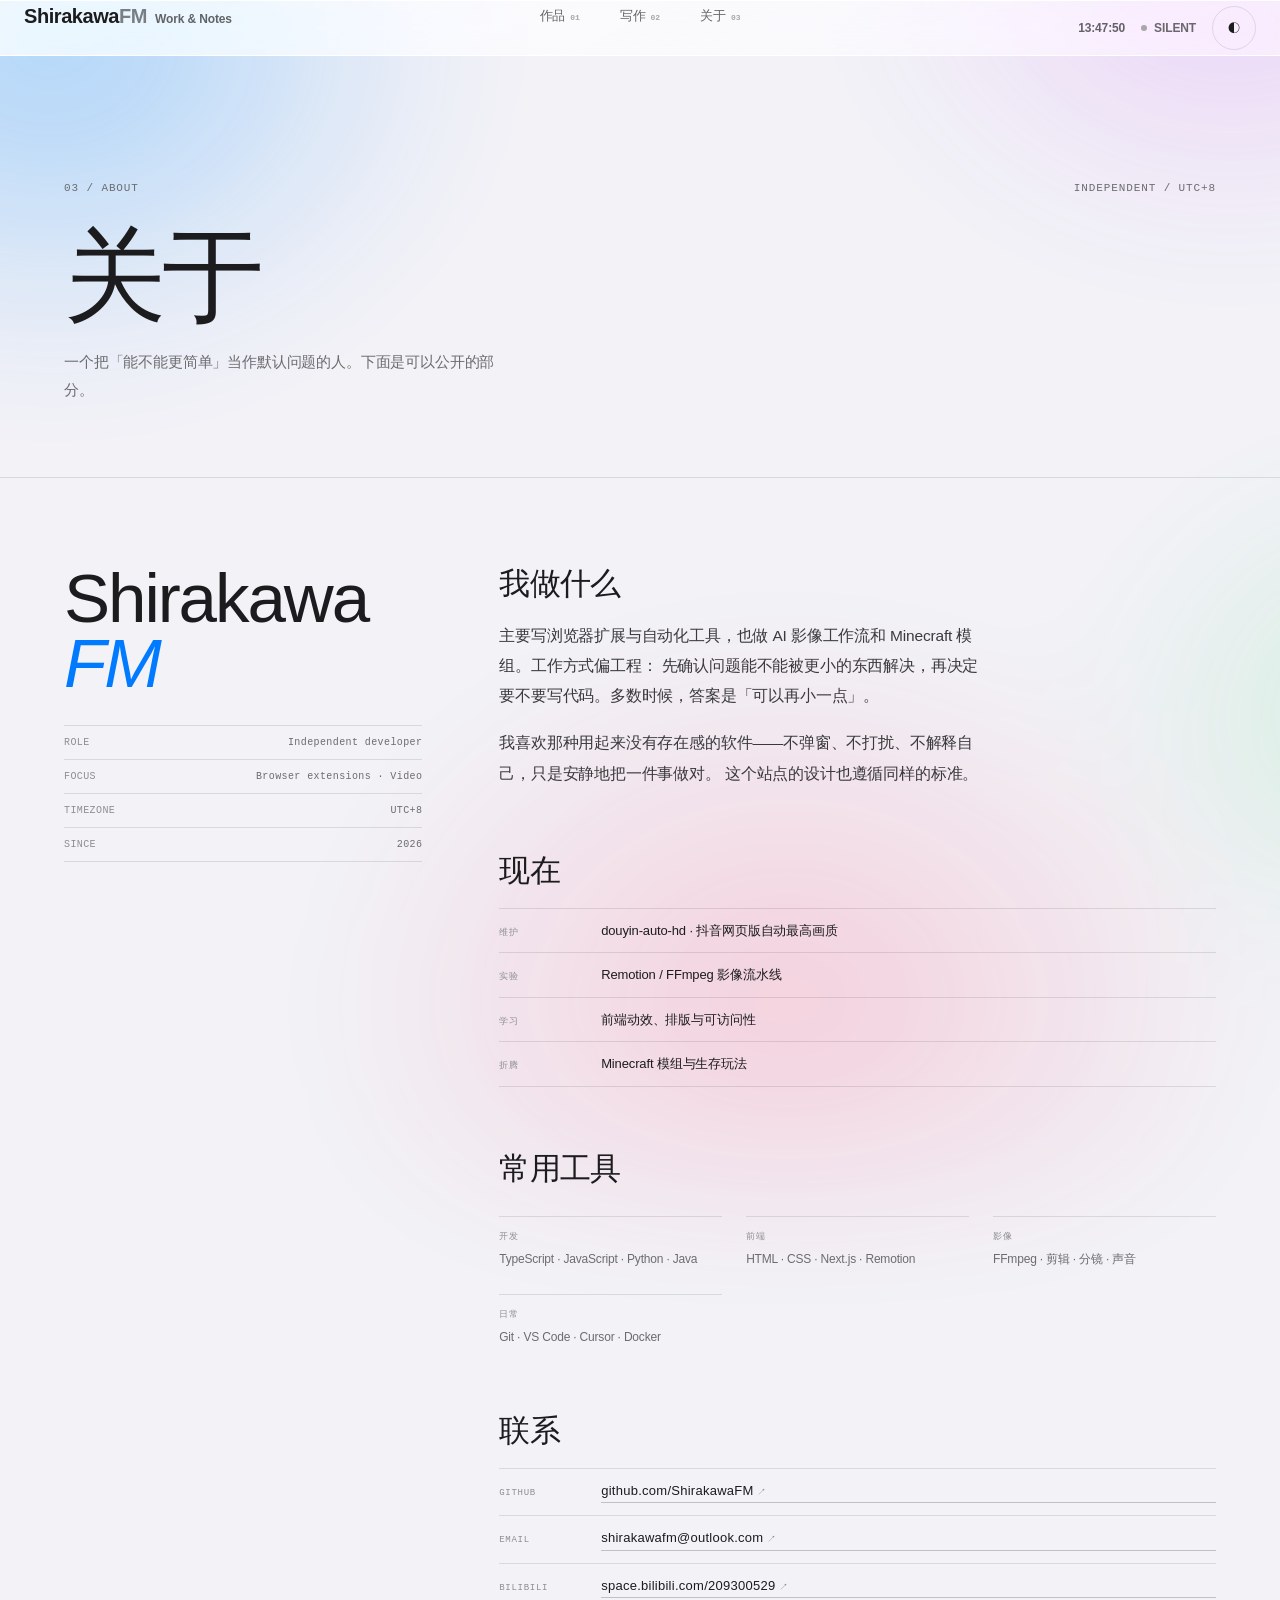
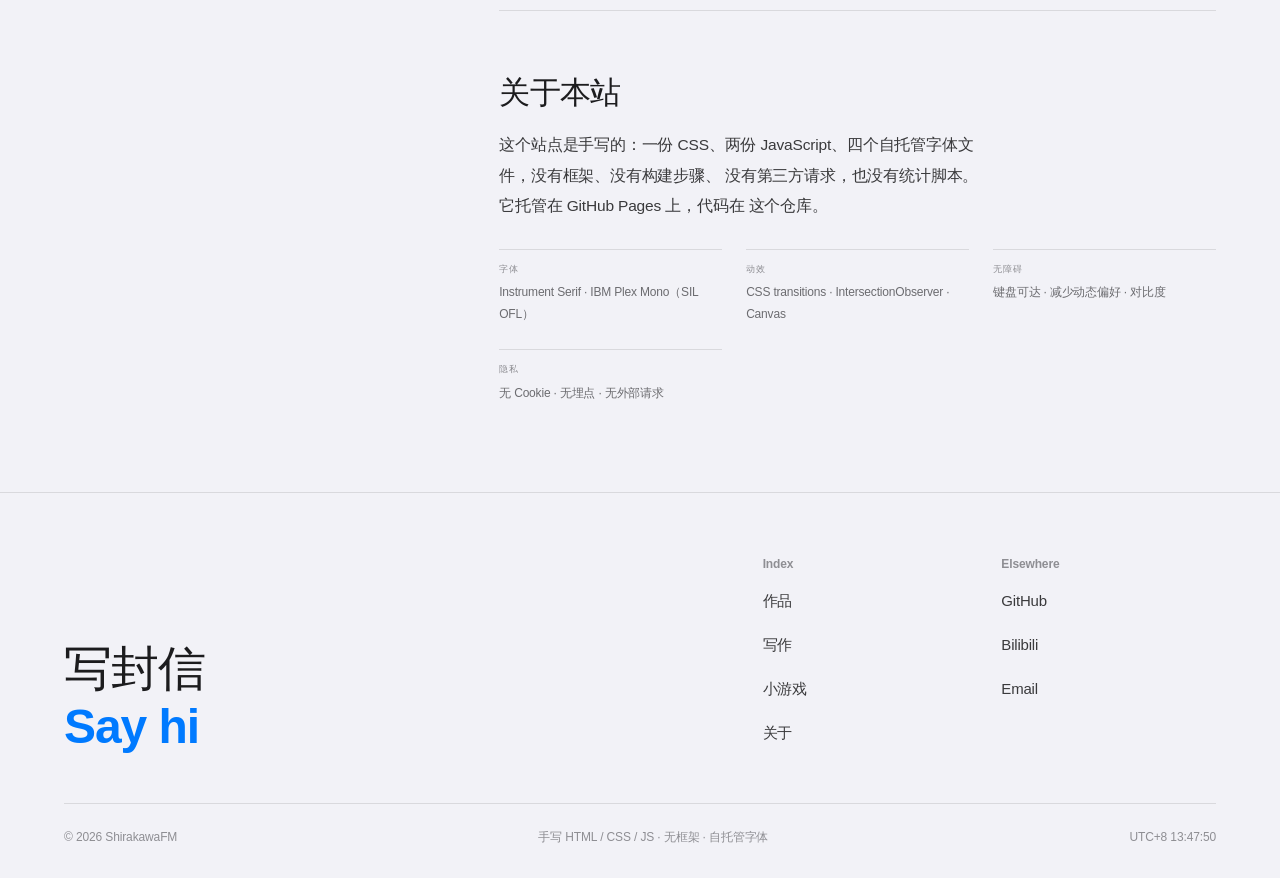
==== commit f53f3187: "照 apple 那套重做一版" ====
--- a/about/index.html
+++ b/about/index.html
@@ -1,5 +1,5 @@
 <!DOCTYPE html>
-<html lang="zh-CN" data-theme="night">
+<html lang="zh-CN" data-theme="light">
 <head>
 <meta charset="utf-8">
 <meta name="viewport" content="width=device-width, initial-scale=1">
@@ -22,10 +22,11 @@
   try {
     var saved = localStorage.getItem('fm-theme');
     var dark = window.matchMedia('(prefers-color-scheme: dark)').matches;
-    document.documentElement.dataset.theme = saved || 'night';
+    document.documentElement.dataset.theme = saved || 'light';
   } catch (e) {}
 })();
 </script>
+<link rel="stylesheet" href="/assets/css/apple-ui.css">
 </head>
 <body>
 
--- a/assets/css/site.css
+++ b/assets/css/site.css
@@ -3693,3 +3693,1594 @@
 .palette__list {
   max-height: 60vh;
 }
+
+
+/* ================================================================== */
+/* Prologue: peel the letter layer by layer, no scrolling              */
+/* ================================================================== */
+
+html[data-prologue="on"] {
+  overflow: hidden;
+}
+
+html[data-prologue="on"] body {
+  height: 100svh;
+  overflow: hidden;
+}
+
+.prologue {
+  display: none;
+  position: fixed;
+  inset: 0;
+  z-index: 9999;
+  color: var(--ink);
+  background:
+    radial-gradient(ellipse 70% 50% at 50% -10%, rgba(63, 185, 80, 0.18), transparent 65%),
+    radial-gradient(ellipse 50% 40% at 90% 110%, rgba(88, 166, 255, 0.08), transparent 70%),
+    #08090b;
+  opacity: 1;
+  transition: opacity 0.6s ease;
+}
+
+html[data-prologue="on"] .prologue {
+  display: block;
+}
+
+.prologue.is-gone {
+  opacity: 0;
+  pointer-events: none;
+}
+
+.prologue__grain {
+  position: absolute;
+  inset: 0;
+  background-image:
+    linear-gradient(rgba(240, 246, 252, 0.035) 1px, transparent 1px),
+    linear-gradient(90deg, rgba(240, 246, 252, 0.035) 1px, transparent 1px);
+  background-size: 44px 44px;
+  mask-image: radial-gradient(ellipse 80% 80% at 50% 40%, #000 35%, transparent 100%);
+  pointer-events: none;
+}
+
+.prologue__hud {
+  position: absolute;
+  top: 0;
+  left: 0;
+  right: 0;
+  display: flex;
+  align-items: center;
+  justify-content: space-between;
+  gap: 16px;
+  padding: 22px clamp(20px, 4vw, 54px);
+  z-index: 3;
+}
+
+.prologue__hud .mono {
+  color: var(--faint);
+  letter-spacing: 0.08em;
+}
+
+.prologue__skip {
+  padding: 6px 2px;
+  border-bottom: 1px solid transparent;
+  color: var(--muted);
+  font-size: 10px;
+  transition: color 0.2s ease, border-color 0.2s ease;
+}
+
+.prologue__skip:hover {
+  color: var(--ink);
+  border-color: var(--line-strong);
+}
+
+.prologue__progress {
+  position: absolute;
+  left: 50%;
+  bottom: 26px;
+  z-index: 3;
+  display: flex;
+  gap: 7px;
+  transform: translateX(-50%);
+}
+
+.prologue__progress i {
+  width: 26px;
+  height: 2px;
+  background: var(--line);
+  transition: background-color 0.4s ease, transform 0.4s ease;
+}
+
+.prologue__progress i.is-on {
+  background: var(--accent);
+  transform: scaleY(2);
+}
+
+/* Layers ------------------------------------------------------------ */
+
+.pro-layer {
+  position: absolute;
+  inset: 0;
+  display: grid;
+  place-items: center;
+  padding: 84px clamp(16px, 4vw, 40px) 72px;
+  opacity: 0;
+  transform: translateY(26px) scale(0.985);
+  transition: opacity 0.5s ease, transform 0.7s var(--ease);
+  pointer-events: none;
+}
+
+.pro-layer.is-active {
+  opacity: 1;
+  transform: none;
+  pointer-events: auto;
+}
+
+.pro-layer.is-leaving {
+  opacity: 0;
+  transform: perspective(1500px) rotateY(-9deg) translateX(-4%) scale(0.97);
+  pointer-events: none;
+}
+
+.pro-layer[hidden] {
+  display: none !important;
+}
+
+.pro-card {
+  position: relative;
+  width: min(780px, 100%);
+  padding: clamp(26px, 4.4vw, 52px);
+  border: 1px solid var(--line);
+  border-radius: 10px;
+  background:
+    linear-gradient(155deg, rgba(255, 255, 255, 0.035), transparent 45%),
+    linear-gradient(165deg, #161b22, #0f1319);
+  box-shadow:
+    0 40px 120px -40px rgba(0, 0, 0, 0.9),
+    0 1px 0 rgba(255, 255, 255, 0.04) inset;
+}
+
+.pro-card::before,
+.pro-card::after {
+  content: "";
+  position: absolute;
+  inset: 0;
+  z-index: -1;
+  border: 1px solid var(--line);
+  border-radius: 10px;
+  background: #0f1319;
+}
+
+.pro-card::before {
+  transform: rotate(1.1deg) translate(6px, 7px);
+  opacity: 0.55;
+}
+
+.pro-card::after {
+  transform: rotate(-1.4deg) translate(-5px, 10px);
+  opacity: 0.32;
+}
+
+.pro-card--center {
+  text-align: center;
+}
+
+.pro-kicker {
+  display: block;
+  margin-bottom: 18px;
+  color: var(--accent);
+  font-size: 10px;
+  letter-spacing: 0.14em;
+}
+
+.pro-title {
+  font-family: var(--mono);
+  font-size: clamp(32px, 4.6vw, 58px);
+  font-weight: 500;
+  letter-spacing: -0.04em;
+  line-height: 1.08;
+}
+
+.pro-title--sm {
+  font-size: clamp(26px, 3.2vw, 40px);
+  line-height: 1.2;
+}
+
+.pro-sub {
+  max-width: 36ch;
+  margin: 18px auto 0;
+  color: var(--muted);
+  font-size: clamp(14px, 1.3vw, 16px);
+  line-height: 1.9;
+}
+
+.pro-hint {
+  display: block;
+  margin-top: 20px;
+  color: var(--faint);
+  font-size: 9px;
+  letter-spacing: 0.1em;
+}
+
+/* Seal -------------------------------------------------------------- */
+
+.seal {
+  position: relative;
+  display: grid;
+  place-items: center;
+  width: 128px;
+  height: 128px;
+  margin: 34px auto 0;
+  border-radius: 50%;
+  background:
+    radial-gradient(circle at 34% 28%, #56d364, #238636 45%, #196c2e 80%, #0d3d1a 100%);
+  color: #fff;
+  box-shadow:
+    0 20px 50px -14px rgba(35, 134, 54, 0.65),
+    0 0 0 6px rgba(35, 134, 54, 0.14),
+    inset 0 2px 8px rgba(255, 255, 255, 0.25),
+    inset 0 -8px 18px rgba(0, 0, 0, 0.45);
+  transition: transform 0.3s var(--ease);
+  touch-action: none;
+}
+
+.seal:hover {
+  transform: scale(1.04);
+}
+
+.seal.is-holding {
+  transform: scale(0.97);
+}
+
+.seal__ring {
+  position: absolute;
+  inset: -14px;
+  border-radius: 50%;
+  background: conic-gradient(var(--accent) calc(var(--hold, 0) * 1%), #30363d 0);
+  -webkit-mask: radial-gradient(farthest-side, transparent calc(100% - 3px), #000 calc(100% - 3px));
+  mask: radial-gradient(farthest-side, transparent calc(100% - 3px), #000 calc(100% - 3px));
+  opacity: 0.9;
+}
+
+.seal__s {
+  font-family: var(--mono);
+  font-size: 54px;
+  line-height: 1;
+  transform: translateY(2px);
+  text-shadow: 0 2px 0 rgba(0, 0, 0, 0.3);
+}
+
+.seal.is-broken {
+  animation: proSealBreak 0.7s var(--ease) forwards;
+}
+
+@keyframes proSealBreak {
+  35% {
+    transform: scale(1.16) rotate(6deg);
+  }
+  100% {
+    transform: scale(0.4) rotate(32deg);
+    opacity: 0;
+  }
+}
+
+/* Pull -------------------------------------------------------------- */
+
+.pull {
+  position: relative;
+  width: min(520px, 100%);
+  height: 240px;
+  margin: 26px auto 0;
+  border-bottom: 1px solid var(--line);
+  overflow: hidden;
+  touch-action: none;
+  cursor: grab;
+}
+
+.pull:active {
+  cursor: grabbing;
+}
+
+.pull__paper {
+  position: absolute;
+  left: 50%;
+  bottom: -120px;
+  width: min(420px, 86%);
+  padding: 24px;
+  border: 1px solid var(--line-strong);
+  border-radius: 4px;
+  background: linear-gradient(160deg, #1c2128, #141920);
+  box-shadow: 0 -18px 46px -20px #000;
+  transform: translate(-50%, var(--pull, 0px));
+  transition: transform 0.2s ease;
+  text-align: left;
+}
+
+.pull__paper .mono {
+  color: var(--faint);
+  font-size: 9px;
+}
+
+.pull__paper p {
+  margin-top: 10px;
+  font-family: var(--mono);
+  font-size: clamp(20px, 2.4vw, 30px);
+  letter-spacing: -0.02em;
+}
+
+.pull__paper small {
+  display: block;
+  margin-top: 18px;
+  color: var(--faint);
+  font-size: 10px;
+}
+
+.pull__edge {
+  position: absolute;
+  left: 0;
+  right: 0;
+  bottom: 0;
+  height: 2px;
+  background: linear-gradient(90deg, transparent, var(--accent), transparent);
+  opacity: 0.6;
+}
+
+/* Letter pages ------------------------------------------------------ */
+
+.pro-letter {
+  color: var(--ink-soft);
+  font-size: clamp(16px, 1.35vw, 19px);
+  font-weight: 300;
+  line-height: 2;
+}
+
+.pro-letter p + p {
+  margin-top: 1em;
+}
+
+.pro-letter__salute {
+  margin-bottom: 1.1em;
+  color: var(--ink);
+  font-size: clamp(21px, 2.2vw, 28px);
+}
+
+.pro-letter strong {
+  color: var(--ink);
+  font-weight: 500;
+  background-image: linear-gradient(transparent 66%, rgba(63, 185, 80, 0.3) 66%);
+}
+
+.pro-letter__ask {
+  margin-top: 1.6em !important;
+  color: var(--ink);
+}
+
+.pro-actions {
+  display: flex;
+  justify-content: flex-end;
+  margin-top: 32px;
+}
+
+.pro-actions--center {
+  justify-content: center;
+}
+
+.pro-next {
+  display: inline-flex;
+  align-items: center;
+  gap: 8px;
+  padding: 11px 18px;
+  border: 1px solid #2ea043;
+  border-radius: 6px;
+  background: #238636;
+  color: #fff;
+  font-family: var(--mono);
+  font-size: 12px;
+  transition: background-color 0.2s ease, transform 0.2s ease;
+}
+
+.pro-next:hover {
+  background: #2ea043;
+  transform: translateY(-1px);
+}
+
+.pro-next[hidden] {
+  display: none !important;
+}
+
+.pro-choices {
+  display: grid;
+  grid-template-columns: repeat(3, minmax(0, 1fr));
+  gap: 10px;
+  margin-top: 24px;
+}
+
+.pro-choices button {
+  display: flex;
+  flex-direction: column;
+  align-items: flex-start;
+  gap: 10px;
+  padding: 16px;
+  border: 1px solid var(--line);
+  border-radius: 8px;
+  background: #0f1319;
+  color: var(--ink-soft);
+  font-size: 15px;
+  text-align: left;
+  transition: border-color 0.2s ease, background-color 0.2s ease, transform 0.2s ease;
+}
+
+.pro-choices button .mono {
+  color: var(--faint);
+  font-size: 9px;
+}
+
+.pro-choices button:hover {
+  border-color: var(--accent);
+  transform: translateY(-2px);
+}
+
+.pro-choices button.is-picked {
+  border-color: var(--accent);
+  background: var(--accent-wash);
+  color: var(--ink);
+}
+
+.pro-response {
+  min-height: 22px;
+  margin-top: 16px;
+  color: var(--accent);
+  font-size: 11px;
+}
+
+/* Mini game --------------------------------------------------------- */
+
+.pro-game {
+  position: relative;
+  height: 250px;
+  margin-top: 24px;
+  border: 1px solid var(--line);
+  border-radius: 8px;
+  background-color: #0b0e13;
+  background-image:
+    linear-gradient(rgba(240, 246, 252, 0.045) 1px, transparent 1px),
+    linear-gradient(90deg, rgba(240, 246, 252, 0.045) 1px, transparent 1px);
+  background-size: 40px 40px;
+  overflow: hidden;
+}
+
+.pro-game__hud {
+  display: flex;
+  justify-content: space-between;
+  gap: 12px;
+  padding: 10px 14px;
+  border-bottom: 1px solid var(--line);
+  color: var(--faint);
+}
+
+.pro-game__hud strong {
+  color: var(--ink);
+  font-weight: 500;
+}
+
+.pro-bug {
+  position: absolute;
+  width: 48px;
+  height: 48px;
+  border-radius: 50%;
+  background: radial-gradient(circle at 35% 30%, #ff7b72, #da3633 55%, #8e1519);
+  color: #fff;
+  font-family: var(--mono);
+  font-size: 20px;
+  line-height: 1;
+  box-shadow: 0 8px 20px -6px rgba(248, 81, 73, 0.65);
+  animation: proBugIn 0.22s var(--ease);
+  z-index: 2;
+}
+
+.pro-bug[hidden] {
+  display: none !important;
+}
+
+@keyframes proBugIn {
+  from {
+    transform: scale(0.4);
+    opacity: 0;
+  }
+}
+
+/* End --------------------------------------------------------------- */
+
+.prologue__grain,
+.pro-layer {
+  -webkit-user-select: none;
+  user-select: none;
+}
+
+@media (max-width: 640px) {
+  .pro-layer {
+    padding: 74px 14px 62px;
+  }
+
+  .pro-card {
+    padding: 24px 18px;
+  }
+
+  .pro-title {
+    font-size: 34px;
+  }
+
+  .seal {
+    width: 108px;
+    height: 108px;
+  }
+
+  .seal__s {
+    font-size: 44px;
+  }
+
+  .pro-choices {
+    grid-template-columns: 1fr;
+  }
+
+  .pro-choices button {
+    flex-direction: row;
+    align-items: center;
+    gap: 12px;
+    padding: 13px 14px;
+  }
+
+  .pro-actions {
+    justify-content: stretch;
+  }
+
+  .pro-next {
+    justify-content: center;
+    width: 100%;
+  }
+
+  .pro-game {
+    height: 220px;
+  }
+
+  .prologue__progress i {
+    width: 18px;
+  }
+}
+
+@media (prefers-reduced-motion: reduce) {
+  .pro-layer,
+  .pro-card,
+  .seal,
+  .pull__paper,
+  .pro-bug {
+    transition-duration: 0.01ms !important;
+    animation-duration: 0.01ms !important;
+  }
+}
+
+
+/* prologue fixes */
+.prologue[hidden] {
+  display: none !important;
+}
+
+.pull {
+  height: 300px;
+}
+
+.pull__paper {
+  top: 74px;
+  bottom: auto;
+}
+
+[data-pull-fallback] {
+  display: flex;
+  width: max-content;
+  margin: 20px auto 0;
+}
+
+.pro-card .pro-actions + .pro-next,
+.pro-card .pro-next:not(.pro-actions .pro-next) {
+  margin-left: auto;
+  margin-right: auto;
+}
+
+
+.prologue-replay {
+  padding: 0;
+  border-bottom: 1px dashed var(--line-strong);
+  color: var(--faint);
+  font-size: 9px;
+  letter-spacing: 0.06em;
+}
+
+.prologue-replay:hover {
+  color: var(--accent);
+  border-color: var(--accent);
+}
+
+
+/* ================================================================== */
+/* iOS glass skin: PingFang bold, squircle-ish radii, frosted panels   */
+/* ================================================================== */
+
+:root,
+[data-theme="night"] {
+  color-scheme: dark;
+  --sans: "PingFang SC", "PingFang TC", "SF Pro Display", -apple-system,
+    BlinkMacSystemFont, "Segoe UI", "Microsoft YaHei", "Noto Sans SC", sans-serif;
+  --mono: "SF Mono", ui-monospace, "SFMono-Regular", "Cascadia Code", Consolas,
+    "PingFang SC", monospace;
+  --paper: #06070b;
+  --paper-2: #0c0e15;
+  --ink: #f5f5f7;
+  --ink-soft: #d2d2d7;
+  --muted: #98989f;
+  --faint: #6e6e73;
+  --line: rgba(255, 255, 255, 0.13);
+  --line-strong: rgba(255, 255, 255, 0.26);
+  --accent: #0a84ff;
+  --accent-ink: #ffffff;
+  --accent-wash: rgba(10, 132, 255, 0.16);
+  --selection: rgba(10, 132, 255, 0.32);
+  --glass: linear-gradient(145deg, rgba(255, 255, 255, 0.16), rgba(255, 255, 255, 0.045));
+  --glass-border: rgba(255, 255, 255, 0.18);
+  --glass-shadow: 0 26px 70px -28px rgba(0, 0, 0, 0.8), inset 0 1px 0 rgba(255, 255, 255, 0.3),
+    inset 0 -1px 0 rgba(255, 255, 255, 0.05);
+}
+
+[data-theme="light"] {
+  color-scheme: light;
+  --paper: #f2f2f7;
+  --paper-2: #ffffff;
+  --ink: #1c1c1e;
+  --ink-soft: #3a3a3c;
+  --muted: #6c6c70;
+  --faint: #8e8e93;
+  --line: rgba(60, 60, 67, 0.16);
+  --line-strong: rgba(60, 60, 67, 0.3);
+  --accent: #007aff;
+  --accent-ink: #ffffff;
+  --accent-wash: rgba(0, 122, 255, 0.12);
+  --selection: rgba(0, 122, 255, 0.22);
+  --glass: linear-gradient(145deg, rgba(255, 255, 255, 0.72), rgba(255, 255, 255, 0.42));
+  --glass-border: rgba(255, 255, 255, 0.75);
+  --glass-shadow: 0 24px 60px -30px rgba(30, 30, 45, 0.35), inset 0 1px 0 rgba(255, 255, 255, 0.9);
+}
+
+html {
+  background: var(--paper);
+}
+
+body {
+  background: transparent;
+  font-family: var(--sans);
+  font-weight: 500;
+  letter-spacing: -0.01em;
+}
+
+body::before {
+  content: "";
+  position: fixed;
+  inset: -22vmax;
+  z-index: -2;
+  pointer-events: none;
+  background:
+    radial-gradient(34% 34% at 18% 22%, rgba(10, 132, 255, 0.55), transparent 66%),
+    radial-gradient(30% 30% at 82% 16%, rgba(191, 90, 242, 0.42), transparent 66%),
+    radial-gradient(38% 38% at 58% 88%, rgba(255, 55, 95, 0.34), transparent 66%),
+    radial-gradient(26% 26% at 92% 68%, rgba(48, 209, 88, 0.22), transparent 66%);
+  filter: blur(70px) saturate(140%);
+  animation: aurora 28s ease-in-out infinite alternate;
+}
+
+[data-theme="light"] body::before {
+  background:
+    radial-gradient(34% 34% at 18% 22%, rgba(10, 132, 255, 0.34), transparent 66%),
+    radial-gradient(30% 30% at 82% 16%, rgba(191, 90, 242, 0.24), transparent 66%),
+    radial-gradient(38% 38% at 58% 88%, rgba(255, 55, 95, 0.2), transparent 66%),
+    radial-gradient(26% 26% at 92% 68%, rgba(48, 209, 88, 0.16), transparent 66%);
+}
+
+@keyframes aurora {
+  0% {
+    transform: translate3d(-3%, -2%, 0) scale(1) rotate(0deg);
+  }
+  50% {
+    transform: translate3d(3%, 2%, 0) scale(1.08) rotate(4deg);
+  }
+  100% {
+    transform: translate3d(-2%, 3%, 0) scale(1.04) rotate(-3deg);
+  }
+}
+
+body::after {
+  opacity: 0.02;
+}
+
+h1,
+h2,
+h3,
+.pro-title,
+.section__title,
+.issue-head h1,
+.work__title,
+.letter-body__salutation,
+.reply__quote,
+.reply__mail,
+.letter-body__name,
+.game__final,
+.pro-letter__salute {
+  font-family: var(--sans);
+  font-weight: 700;
+  font-style: normal;
+  letter-spacing: -0.035em;
+}
+
+/* Frosted surface --------------------------------------------------- */
+
+.site-header,
+.gh-shell,
+.letter-body,
+.envelope,
+.game,
+.scratch,
+.reply__card,
+.commit-list,
+.palette__box,
+.pro-card,
+.work,
+.write,
+.letter-body__ps,
+.issue-comment textarea,
+.game__labels,
+.gh-tabs {
+  background: var(--glass);
+  -webkit-backdrop-filter: blur(28px) saturate(180%);
+  backdrop-filter: blur(28px) saturate(180%);
+  border: 1px solid var(--glass-border);
+  border-radius: 28px;
+  box-shadow: var(--glass-shadow);
+  corner-shape: squircle;
+}
+
+.work,
+.write {
+  border-radius: 22px;
+}
+
+/* Header as a floating pill ----------------------------------------- */
+
+.site-header {
+  left: 14px;
+  right: 14px;
+  width: auto;
+  height: 56px;
+  top: 12px;
+  padding: 0 18px;
+  border-radius: 22px;
+  border-bottom: 1px solid var(--glass-border);
+  box-shadow: 0 18px 50px -26px rgba(0, 0, 0, 0.7),
+    inset 0 1px 0 rgba(255, 255, 255, 0.32);
+}
+
+.brand__mark {
+  font-family: var(--sans);
+  font-weight: 700;
+  font-size: 18px;
+  letter-spacing: -0.03em;
+}
+
+.brand__mark em {
+  color: var(--accent);
+}
+
+.brand__sub,
+.clock,
+.tool-btn,
+.nav a {
+  font-family: var(--mono);
+  font-weight: 600;
+}
+
+.nav a {
+  border-radius: 999px;
+  padding: 5px 10px;
+}
+
+.nav a:hover {
+  background: rgba(255, 255, 255, 0.1);
+}
+
+/* Repo bar + segmented tabs ----------------------------------------- */
+
+.gh-shell {
+  margin: 88px auto 0;
+  width: min(1240px, calc(100% - 40px));
+  border-bottom: 1px solid var(--glass-border);
+  overflow: hidden;
+}
+
+.gh-repo {
+  padding: 18px 22px 0;
+}
+
+.gh-repo__id {
+  font-family: var(--sans);
+  font-weight: 600;
+  font-size: 16px;
+}
+
+.gh-repo__id strong {
+  font-weight: 700;
+}
+
+.gh-repo__id a {
+  color: var(--accent);
+}
+
+.gh-tabs {
+  gap: 4px;
+  margin: 14px 14px 14px;
+  padding: 4px;
+  border-radius: 16px;
+  box-shadow: none;
+  background: rgba(255, 255, 255, 0.08);
+  border: 1px solid var(--glass-border);
+  -webkit-backdrop-filter: blur(20px);
+  backdrop-filter: blur(20px);
+}
+
+.gh-tabs a {
+  padding: 7px 13px;
+  border: 0;
+  border-radius: 12px;
+  font-family: var(--sans);
+  font-weight: 600;
+  font-size: 12.5px;
+}
+
+.gh-tabs a:hover {
+  background: rgba(255, 255, 255, 0.1);
+  border: 0;
+}
+
+.gh-tabs a.is-active {
+  background: rgba(255, 255, 255, 0.2);
+  box-shadow: 0 1px 3px rgba(0, 0, 0, 0.35);
+  border: 0;
+  color: var(--ink);
+}
+
+.gh-badge {
+  background: rgba(255, 255, 255, 0.18);
+}
+
+.gh-btn {
+  border-radius: 999px;
+  border-color: var(--glass-border);
+  background: rgba(255, 255, 255, 0.12);
+  color: var(--ink);
+  font-family: var(--sans);
+  font-weight: 600;
+  -webkit-backdrop-filter: blur(18px);
+  backdrop-filter: blur(18px);
+}
+
+.gh-btn--green {
+  background: var(--accent);
+  border-color: transparent;
+}
+
+/* Letter / issue ---------------------------------------------------- */
+
+.letter {
+  padding-top: 26px;
+}
+
+html[data-letter="sealed"] .letter {
+  min-height: calc(100svh - 220px);
+}
+
+.issue-head {
+  border-bottom: 1px solid var(--line);
+}
+
+.issue-head h1 {
+  font-size: clamp(28px, 3.4vw, 42px);
+}
+
+.issue-state {
+  background: rgba(48, 209, 88, 0.22);
+  border: 1px solid rgba(48, 209, 88, 0.5);
+  color: #d7ffe0;
+  -webkit-backdrop-filter: blur(10px);
+  backdrop-filter: blur(10px);
+  border-radius: 999px;
+}
+
+.issue-state svg {
+  fill: currentColor;
+}
+
+.issue-head.is-closed .issue-state {
+  background: rgba(191, 90, 242, 0.28);
+  border-color: rgba(191, 90, 242, 0.55);
+}
+
+.avatar {
+  background: linear-gradient(135deg, #0a84ff, #5e5ce6);
+  border-radius: 50%;
+}
+
+.label {
+  border-radius: 999px;
+  font-family: var(--sans);
+  font-weight: 600;
+}
+
+.label--green {
+  border-color: rgba(48, 209, 88, 0.45);
+  background: rgba(48, 209, 88, 0.14);
+  color: #9ff5b0;
+}
+
+.envelope {
+  border-radius: 32px;
+  overflow: hidden;
+  transform: none;
+}
+
+.envelope__flap {
+  background: linear-gradient(180deg, rgba(255, 255, 255, 0.14), rgba(255, 255, 255, 0.03));
+  border-radius: 28px 28px 0 0;
+  filter: none;
+}
+
+.wax {
+  background: radial-gradient(circle at 34% 28%, #ff8a9a, #ff375f 45%, #b8002e 85%);
+  box-shadow:
+    0 18px 40px -12px rgba(255, 55, 95, 0.55),
+    0 0 0 5px rgba(255, 55, 95, 0.16),
+    inset 0 2px 8px rgba(255, 255, 255, 0.35),
+    inset 0 -8px 18px rgba(90, 0, 20, 0.5);
+}
+
+.wax__label {
+  color: #ff8a9a;
+}
+
+.letter-body {
+  border-radius: 32px;
+}
+
+.letter-body__ps {
+  border-left: 2px solid var(--accent);
+  background: rgba(10, 132, 255, 0.14);
+  border-radius: 16px;
+}
+
+.letter-body strong {
+  background-image: linear-gradient(transparent 68%, rgba(10, 132, 255, 0.35) 68%);
+}
+
+.letter-body__name {
+  font-style: normal;
+  font-weight: 700;
+  transform: rotate(-2deg);
+}
+
+.stamp {
+  border-radius: 14px;
+  border-color: var(--line-strong);
+}
+
+.issue-foot,
+.issue-comment {
+  border-top-color: var(--line);
+}
+
+.reactions button {
+  border-radius: 999px;
+  background: rgba(255, 255, 255, 0.1);
+  border-color: var(--glass-border);
+  -webkit-backdrop-filter: blur(12px);
+  backdrop-filter: blur(12px);
+}
+
+.reactions button.is-active {
+  background: rgba(10, 132, 255, 0.22);
+  border-color: rgba(10, 132, 255, 0.5);
+}
+
+.issue-comment textarea {
+  border-radius: 16px;
+  background: rgba(255, 255, 255, 0.08);
+  border-color: var(--glass-border);
+}
+
+/* Sections, cards, lists -------------------------------------------- */
+
+.section {
+  padding: clamp(48px, 7vw, 90px) 0;
+}
+
+.section__title {
+  font-family: var(--sans);
+  font-weight: 700;
+  letter-spacing: -0.04em;
+}
+
+.section__title em {
+  font-family: var(--sans);
+  font-style: normal;
+  color: var(--accent);
+}
+
+.section__index {
+  color: var(--accent);
+  font-weight: 600;
+}
+
+.work-list {
+  border-top: 0;
+  gap: 10px;
+  display: flex;
+  flex-direction: column;
+}
+
+.work {
+  border-bottom: 0;
+  padding: 20px 22px;
+  border-radius: 24px;
+  transition: transform 0.35s var(--ease), background-color 0.35s ease;
+}
+
+.work:hover {
+  transform: translateY(-3px);
+  background: rgba(255, 255, 255, 0.16);
+}
+
+.work__title {
+  font-weight: 700;
+}
+
+.work__meta {
+  font-family: var(--sans);
+  font-weight: 600;
+}
+
+.write-list {
+  border-top: 0;
+  gap: 8px;
+  display: flex;
+  flex-direction: column;
+}
+
+.write {
+  border-bottom: 0;
+  padding: 18px 22px;
+  border-radius: 22px;
+}
+
+.write:hover {
+  background: rgba(255, 255, 255, 0.16);
+}
+
+.write__title {
+  font-weight: 600;
+}
+
+/* Activity / commits ------------------------------------------------ */
+
+.gh-panel {
+  border-bottom: 0;
+  padding: clamp(32px, 5vw, 58px) 0;
+}
+
+.gh-panel__head h2 {
+  font-family: var(--sans);
+  font-weight: 700;
+}
+
+.gh-panel__head h2 .mono {
+  color: var(--accent);
+}
+
+.contrib__cell {
+  border-radius: 3px;
+  outline: none;
+  box-shadow: inset 0 0 0 1px rgba(255, 255, 255, 0.08);
+}
+
+.contrib__cell.l0 {
+  background: rgba(255, 255, 255, 0.1);
+}
+
+.contrib__cell.l1 {
+  background: rgba(10, 132, 255, 0.35);
+}
+.contrib__cell.l2 {
+  background: rgba(10, 132, 255, 0.55);
+}
+.contrib__cell.l3 {
+  background: rgba(10, 132, 255, 0.75);
+}
+.contrib__cell.l4 {
+  background: #0a84ff;
+}
+
+.commit-list {
+  border: 1px solid var(--glass-border);
+  border-radius: 24px;
+  overflow: hidden;
+}
+
+.commit-list a {
+  background: transparent;
+  border-radius: 0;
+  font-family: var(--sans);
+  font-weight: 500;
+}
+
+.commit-list a:hover {
+  background: rgba(255, 255, 255, 0.1);
+}
+
+.commit-list code {
+  color: var(--accent);
+  font-family: var(--mono);
+}
+
+.commit-list time {
+  font-family: var(--mono);
+}
+
+/* Game + scratch ---------------------------------------------------- */
+
+.game,
+.scratch {
+  border-radius: 30px;
+  border: 1px solid var(--glass-border);
+  overflow: hidden;
+}
+
+.game__labels {
+  background: transparent;
+  border-bottom: 1px solid var(--line);
+  border-radius: 0;
+  box-shadow: none;
+  backdrop-filter: none;
+}
+
+.game__hud {
+  border-bottom: 1px solid var(--line);
+  font-family: var(--sans);
+  font-weight: 600;
+}
+
+.game__stage {
+  background-color: transparent;
+  background-image:
+    linear-gradient(rgba(255, 255, 255, 0.05) 1px, transparent 1px),
+    linear-gradient(90deg, rgba(255, 255, 255, 0.05) 1px, transparent 1px);
+  border-radius: 0 0 30px 30px;
+}
+
+.game__start {
+  font-family: var(--sans);
+  font-weight: 700;
+  letter-spacing: -0.02em;
+}
+
+.game__dot {
+  background: radial-gradient(circle at 35% 30%, #ff8a9a, #ff375f 55%, #b8002e);
+  box-shadow: 0 10px 30px -8px rgba(255, 55, 95, 0.65);
+}
+
+.game__final {
+  font-weight: 700;
+}
+
+.scratch {
+  border-radius: 30px;
+}
+
+.scratch__message em {
+  font-family: var(--sans);
+  font-style: normal;
+  font-weight: 700;
+  color: var(--accent);
+}
+
+.scratch__message em {
+  font-size: 0.95em;
+}
+
+/* Reply ------------------------------------------------------------- */
+
+.reply__card {
+  border-radius: 32px;
+}
+
+.reply__mail {
+  font-weight: 700;
+}
+
+.reply__mail em {
+  font-style: normal;
+  color: var(--accent);
+}
+
+.reply__links a {
+  border-radius: 999px;
+  padding: 4px 10px;
+  background: rgba(255, 255, 255, 0.08);
+}
+
+.stack li {
+  border-radius: 999px;
+  background: rgba(255, 255, 255, 0.08);
+  border-color: var(--glass-border);
+  font-family: var(--sans);
+  font-weight: 600;
+}
+
+/* Prologue glass ---------------------------------------------------- */
+
+.prologue {
+  background:
+    radial-gradient(60% 50% at 50% -10%, rgba(10, 132, 255, 0.22), transparent 65%),
+    radial-gradient(50% 40% at 90% 110%, rgba(191, 90, 242, 0.16), transparent 70%),
+    rgba(3, 5, 9, 0.55);
+  -webkit-backdrop-filter: blur(36px) saturate(160%);
+  backdrop-filter: blur(36px) saturate(160%);
+}
+
+[data-theme="light"] .prologue {
+  background:
+    radial-gradient(60% 50% at 50% -10%, rgba(10, 132, 255, 0.16), transparent 65%),
+    radial-gradient(50% 40% at 90% 110%, rgba(191, 90, 242, 0.12), transparent 70%),
+    rgba(245, 245, 250, 0.55);
+}
+
+.prologue__grain {
+  opacity: 0.6;
+}
+
+.pro-card {
+  border-radius: 34px;
+  background: linear-gradient(145deg, rgba(255, 255, 255, 0.16), rgba(255, 255, 255, 0.04));
+  border: 1px solid rgba(255, 255, 255, 0.22);
+  box-shadow:
+    0 40px 120px -36px rgba(0, 0, 0, 0.85),
+    inset 0 1px 0 rgba(255, 255, 255, 0.36);
+  -webkit-backdrop-filter: blur(34px) saturate(180%);
+  backdrop-filter: blur(34px) saturate(180%);
+  corner-shape: squircle;
+}
+
+.pro-card::before,
+.pro-card::after {
+  border-radius: 34px;
+  background: rgba(255, 255, 255, 0.06);
+  border-color: rgba(255, 255, 255, 0.12);
+  -webkit-backdrop-filter: blur(10px);
+  backdrop-filter: blur(10px);
+}
+
+.pro-title {
+  font-family: var(--sans);
+  font-weight: 700;
+  letter-spacing: -0.045em;
+}
+
+.pro-kicker {
+  font-family: var(--mono);
+  font-weight: 600;
+  color: var(--accent);
+}
+
+.pro-sub,
+.pro-letter {
+  font-family: var(--sans);
+  font-weight: 500;
+}
+
+.pro-letter strong {
+  font-weight: 700;
+  background-image: linear-gradient(transparent 66%, rgba(10, 132, 255, 0.35) 66%);
+}
+
+.pro-next {
+  border-radius: 999px;
+  background: var(--accent);
+  border-color: transparent;
+  font-family: var(--sans);
+  font-weight: 700;
+  box-shadow: 0 10px 26px -10px rgba(10, 132, 255, 0.8);
+}
+
+.pro-next:hover {
+  background: #2891ff;
+}
+
+.pro-choices button {
+  border-radius: 20px;
+  background: rgba(255, 255, 255, 0.08);
+  border-color: rgba(255, 255, 255, 0.16);
+  font-family: var(--sans);
+  font-weight: 600;
+  -webkit-backdrop-filter: blur(16px);
+  backdrop-filter: blur(16px);
+}
+
+.pro-choices button:hover,
+.pro-choices button.is-picked {
+  border-color: rgba(10, 132, 255, 0.7);
+  background: rgba(10, 132, 255, 0.2);
+}
+
+.pro-response {
+  color: #7ab8ff;
+  font-family: var(--sans);
+  font-weight: 600;
+}
+
+.pro-game {
+  border-radius: 22px;
+  border-color: rgba(255, 255, 255, 0.16);
+  background-color: rgba(0, 0, 0, 0.18);
+  -webkit-backdrop-filter: blur(12px);
+  backdrop-filter: blur(12px);
+}
+
+.pro-bug {
+  background: radial-gradient(circle at 35% 30%, #ff8a9a, #ff375f 55%, #b8002e);
+  box-shadow: 0 10px 26px -8px rgba(255, 55, 95, 0.65);
+}
+
+.seal {
+  background: radial-gradient(circle at 34% 28%, #ff8a9a, #ff375f 45%, #b8002e 85%);
+  box-shadow:
+    0 22px 55px -14px rgba(255, 55, 95, 0.6),
+    0 0 0 6px rgba(255, 55, 95, 0.14),
+    inset 0 2px 8px rgba(255, 255, 255, 0.35),
+    inset 0 -8px 18px rgba(90, 0, 20, 0.5);
+}
+
+.seal__ring {
+  background: conic-gradient(#0a84ff calc(var(--hold, 0) * 1%), rgba(255, 255, 255, 0.16) 0);
+}
+
+.seal__s {
+  font-family: var(--sans);
+  font-weight: 700;
+}
+
+.pull__paper {
+  border-radius: 20px;
+  background: linear-gradient(160deg, rgba(255, 255, 255, 0.14), rgba(255, 255, 255, 0.04));
+  border-color: rgba(255, 255, 255, 0.22);
+  -webkit-backdrop-filter: blur(18px);
+  backdrop-filter: blur(18px);
+  font-family: var(--sans);
+}
+
+.pull__paper p {
+  font-family: var(--sans);
+  font-weight: 700;
+  letter-spacing: -0.03em;
+}
+
+.pull__edge {
+  background: linear-gradient(90deg, transparent, var(--accent), transparent);
+}
+
+.prologue__progress i {
+  border-radius: 999px;
+}
+
+.prologue__skip {
+  border-radius: 999px;
+  font-family: var(--sans);
+  font-weight: 600;
+}
+
+/* Palette glass ----------------------------------------------------- */
+
+.palette__box {
+  border-radius: 26px;
+  background: rgba(20, 22, 32, 0.72);
+  border: 1px solid rgba(255, 255, 255, 0.2);
+  -webkit-backdrop-filter: blur(34px) saturate(180%);
+  backdrop-filter: blur(34px) saturate(180%);
+}
+
+.palette__list li a,
+.palette__list li button {
+  border-radius: 12px;
+  font-family: var(--sans);
+  font-weight: 600;
+}
+
+.palette__list li a:hover,
+.palette__list li button:hover,
+.palette__list li.is-active a,
+.palette__list li.is-active button {
+  background: rgba(10, 132, 255, 0.22);
+}
+
+/* Footer ------------------------------------------------------------ */
+
+.site-footer {
+  border-top: 0;
+}
+
+.footer__big {
+  font-family: var(--sans);
+  font-weight: 700;
+}
+
+.footer__big em {
+  font-style: normal;
+  color: var(--accent);
+}
+
+.footer__col h3,
+.footer__col a {
+  font-family: var(--sans);
+}
+
+/* Light adjustments ------------------------------------------------- */
+
+[data-theme="light"] .site-header,
+[data-theme="light"] .gh-shell,
+[data-theme="light"] .letter-body,
+[data-theme="light"] .envelope,
+[data-theme="light"] .game,
+[data-theme="light"] .scratch,
+[data-theme="light"] .reply__card,
+[data-theme="light"] .commit-list,
+[data-theme="light"] .work,
+[data-theme="light"] .write,
+[data-theme="light"] .pro-card,
+[data-theme="light"] .palette__box {
+  background: linear-gradient(145deg, rgba(255, 255, 255, 0.78), rgba(255, 255, 255, 0.5));
+  border-color: rgba(255, 255, 255, 0.9);
+  box-shadow: 0 24px 60px -30px rgba(30, 30, 45, 0.3),
+    inset 0 1px 0 rgba(255, 255, 255, 0.95);
+}
+
+[data-theme="light"] .prologue {
+  background: rgba(245, 245, 250, 0.55);
+}
+
+[data-theme="light"] .pro-card {
+  background: linear-gradient(145deg, rgba(255, 255, 255, 0.86), rgba(255, 255, 255, 0.58));
+  border-color: rgba(255, 255, 255, 0.95);
+  box-shadow: 0 40px 100px -40px rgba(30, 30, 45, 0.4),
+    inset 0 1px 0 rgba(255, 255, 255, 0.95);
+}
+
+[data-theme="light"] .gh-tabs {
+  background: rgba(120, 120, 128, 0.14);
+}
+
+[data-theme="light"] .gh-tabs a.is-active {
+  background: rgba(255, 255, 255, 0.9);
+  color: var(--ink);
+}
+
+[data-theme="light"] .gh-btn {
+  background: rgba(255, 255, 255, 0.65);
+}
+
+[data-theme="light"] .work:hover,
+[data-theme="light"] .write:hover {
+  background: rgba(255, 255, 255, 0.85);
+}
+
+[data-theme="light"] .game__stage {
+  background-image:
+    linear-gradient(rgba(60, 60, 67, 0.08) 1px, transparent 1px),
+    linear-gradient(90deg, rgba(60, 60, 67, 0.08) 1px, transparent 1px);
+}
+
+[data-theme="light"] .pro-choices button {
+  background: rgba(255, 255, 255, 0.6);
+  border-color: rgba(120, 120, 128, 0.22);
+}
+
+[data-theme="light"] .pro-choices button.is-picked {
+  background: rgba(0, 122, 255, 0.14);
+  border-color: rgba(0, 122, 255, 0.6);
+}
+
+[data-theme="light"] .pro-game {
+  background-color: rgba(120, 120, 128, 0.08);
+}
+
+[data-theme="light"] .reactions button,
+[data-theme="light"] .stack li,
+[data-theme="light"] .reply__links a {
+  background: rgba(255, 255, 255, 0.6);
+}
+
+/* Mobile ------------------------------------------------------------ */
+
+@media (max-width: 900px) {
+  .site-header {
+    left: 10px;
+    right: 10px;
+    top: 10px;
+    padding: 0 14px;
+  }
+
+  .gh-shell {
+    margin-top: 80px;
+    width: calc(100% - 24px);
+  }
+
+  .gh-repo {
+    padding: 14px 16px 0;
+  }
+
+  .gh-tabs {
+    margin: 12px 10px;
+  }
+
+  .pro-card {
+    border-radius: 28px;
+  }
+}
+
+@media (max-width: 600px) {
+  .section {
+    padding: 40px 0;
+  }
+
+  .work,
+  .write {
+    padding: 16px;
+  }
+
+  .letter-body {
+    padding: 22px 18px;
+  }
+
+  .pro-title {
+    font-weight: 700;
+  }
+
+  .prologue__hud {
+    padding: 18px 18px;
+  }
+}
+
+
+/* the prologue is fixed; never lock the root scroller */
+html[data-prologue="on"],
+html[data-prologue="on"] body {
+  overflow: visible !important;
+  height: auto !important;
+}
+
+
+/* header brand must read on the glass pill over aurora */
+.brand__mark em {
+  color: var(--ink);
+  opacity: 0.62;
+}
+
+[data-theme="light"] .brand__mark em {
+  color: var(--ink);
+  opacity: 0.55;
+}
+
+.site-header .nav a,
+.site-header .clock,
+.site-header .brand__sub {
+  color: var(--ink-soft);
+  opacity: 0.78;
+}
--- a/assets/css/apple-ui.css
+++ b/assets/css/apple-ui.css
@@ -0,0 +1,1992 @@
+/*
+ * Apple UI Design System – Verified: 8pt Grid, SF Pro Typography, Material-Depth, Natural Spring Motion
+ * Source rules: Tamoza4/apple-ui-design (SKILL.md)
+ */
+
+:root {
+  --font-display: -apple-system, BlinkMacSystemFont, "SF Pro Display", "SF Pro Text",
+    "PingFang SC", sans-serif;
+  --font-body: -apple-system, BlinkMacSystemFont, "SF Pro Text", "SF Pro Display",
+    "PingFang SC", sans-serif;
+
+  --apple-bg: #f2f2f7;
+  --apple-surface: rgba(255, 255, 255, 0.72);
+  --apple-surface-strong: rgba(255, 255, 255, 0.86);
+  --apple-text: #1c1c1e;
+  --apple-text-2: #3a3a3c;
+  --apple-text-3: #8e8e93;
+  --apple-separator: 0.5px solid rgba(0, 0, 0, 0.1);
+  --apple-separator-color: rgba(0, 0, 0, 0.1);
+  --apple-accent: #007aff;
+  --apple-accent-2: #0a84ff;
+  --apple-red: #ff3b30;
+  --apple-green: #34c759;
+
+  --radius-card: 20px;
+  --radius-button: 12px;
+  --radius-badge: 8px;
+
+  --motion: 300ms cubic-bezier(0.25, 0.1, 0.25, 1);
+  --spring: cubic-bezier(0.4, 0, 0.2, 1.4);
+
+  --paper: var(--apple-bg);
+  --paper-2: #ffffff;
+  --ink: var(--apple-text);
+  --ink-soft: var(--apple-text-2);
+  --muted: #6c6c70;
+  --faint: var(--apple-text-3);
+  --line: var(--apple-separator-color);
+  --line-strong: rgba(0, 0, 0, 0.2);
+  --accent: var(--apple-accent);
+  --accent-ink: #ffffff;
+  --accent-wash: rgba(0, 122, 255, 0.1);
+
+  --sans: var(--font-body);
+  --serif: var(--font-display);
+  --mono: "SF Mono", ui-monospace, "SFMono-Regular", "Cascadia Code", Consolas, monospace;
+  --ease: var(--motion);
+  --ease-soft: var(--motion);
+  --gutter: 24px;
+  --max: 1200px;
+}
+
+[data-theme="night"] {
+  --apple-bg: #000000;
+  --apple-surface: rgba(28, 28, 30, 0.7);
+  --apple-surface-strong: rgba(44, 44, 46, 0.86);
+  --apple-text: #f2f2f7;
+  --apple-text-2: #ebebf5;
+  --apple-text-3: #8e8e93;
+  --apple-separator: 0.5px solid rgba(255, 255, 255, 0.15);
+  --apple-separator-color: rgba(255, 255, 255, 0.15);
+  --apple-accent: #0a84ff;
+  --apple-accent-2: #0a84ff;
+
+  --paper: var(--apple-bg);
+  --paper-2: #1c1c1e;
+  --ink: var(--apple-text);
+  --ink-soft: var(--apple-text-2);
+  --muted: #aeaeb2;
+  --faint: var(--apple-text-3);
+  --line: var(--apple-separator-color);
+  --line-strong: rgba(255, 255, 255, 0.28);
+  --accent: var(--apple-accent);
+  --accent-ink: #ffffff;
+  --accent-wash: rgba(10, 132, 255, 0.12);
+}
+
+/* ------------------------------------------------------------------ */
+/* Base typography                                                     */
+/* ------------------------------------------------------------------ */
+
+html {
+  background: var(--apple-bg);
+  scroll-behavior: smooth;
+}
+
+body {
+  background: transparent;
+  color: var(--apple-text);
+  font-family: var(--font-body);
+  font-size: 17px;
+  font-weight: 400;
+  line-height: 1.5;
+  letter-spacing: -0.011em;
+}
+
+body::before {
+  background:
+    radial-gradient(40% 40% at 14% 8%, rgba(0, 122, 255, 0.16), transparent 68%),
+    radial-gradient(34% 34% at 86% 10%, rgba(255, 45, 85, 0.1), transparent 68%),
+    radial-gradient(48% 48% at 52% 104%, rgba(88, 86, 214, 0.1), transparent 70%);
+  filter: blur(80px) saturate(120%);
+  opacity: 0.95;
+}
+
+[data-theme="night"] body::before {
+  background:
+    radial-gradient(40% 40% at 14% 8%, rgba(10, 132, 255, 0.22), transparent 68%),
+    radial-gradient(34% 34% at 86% 10%, rgba(255, 45, 85, 0.12), transparent 68%),
+    radial-gradient(48% 48% at 52% 104%, rgba(94, 92, 230, 0.16), transparent 70%);
+}
+
+h1,
+h2,
+h3,
+h4,
+.pro-title,
+.section__title,
+.issue-head h1,
+.work__title,
+.letter-body__salutation,
+.reply__quote,
+.reply__mail,
+.letter-body__name,
+.game__final,
+.pro-letter__salute,
+.footer__big {
+  font-family: var(--font-display);
+  font-weight: 600;
+  font-style: normal;
+  letter-spacing: -0.022em;
+  line-height: 1.2;
+}
+
+p,
+li,
+.letter-body p,
+.pro-letter,
+.reply__body {
+  letter-spacing: -0.011em;
+  line-height: 1.5;
+}
+
+.serif,
+[class*="__name"],
+.section__title em,
+.reply__mail em,
+.footer__big em,
+.letter-body__name {
+  font-family: var(--font-display);
+  font-style: normal;
+}
+
+/* ------------------------------------------------------------------ */
+/* Materials                                                           */
+/* ------------------------------------------------------------------ */
+
+.site-header,
+.gh-shell,
+.letter-body,
+.envelope,
+.game,
+.scratch,
+.reply__card,
+.commit-list,
+.palette__box,
+.pro-card,
+.work,
+.write,
+.letter-body__ps,
+.issue-comment textarea,
+.game__labels,
+.gh-tabs {
+  background: var(--apple-surface);
+  -webkit-backdrop-filter: blur(20px) saturate(180%);
+  backdrop-filter: blur(20px) saturate(180%);
+  border: var(--apple-separator);
+  border-radius: var(--radius-card);
+  box-shadow: 0 8px 32px rgba(0, 0, 0, 0.06);
+  corner-shape: squircle;
+}
+
+[data-theme="night"] .site-header,
+[data-theme="night"] .gh-shell,
+[data-theme="night"] .letter-body,
+[data-theme="night"] .envelope,
+[data-theme="night"] .game,
+[data-theme="night"] .scratch,
+[data-theme="night"] .reply__card,
+[data-theme="night"] .commit-list,
+[data-theme="night"] .palette__box,
+[data-theme="night"] .pro-card,
+[data-theme="night"] .work,
+[data-theme="night"] .write {
+  background: var(--apple-surface);
+  border: var(--apple-separator);
+}
+
+/* nav bar ----------------------------------------------------------- */
+
+.site-header {
+  left: 0;
+  right: 0;
+  top: 0;
+  width: 100%;
+  height: 56px;
+  padding: 0 24px;
+  border-radius: 0;
+  border: 0;
+  border-bottom: var(--apple-separator);
+  box-shadow: none;
+  z-index: 1000;
+}
+
+.site-header.is-scrolled {
+  border-bottom: var(--apple-separator);
+}
+
+.brand {
+  min-height: 44px;
+}
+
+.brand__mark {
+  font-family: var(--font-display);
+  font-size: 20px;
+  font-weight: 600;
+  letter-spacing: -0.022em;
+}
+
+.brand__mark em {
+  color: var(--apple-accent);
+  opacity: 1;
+}
+
+.brand__sub,
+.clock,
+.tool-btn,
+.nav a {
+  font-family: var(--font-body);
+  font-size: 12px;
+  letter-spacing: -0.011em;
+  color: var(--apple-text-2);
+  opacity: 0.75;
+}
+
+.nav {
+  gap: 8px;
+}
+
+.nav a {
+  min-height: 44px;
+  padding: 0 12px;
+  border-radius: var(--radius-button);
+  font-size: 13px;
+}
+
+.nav a:hover {
+  background: rgba(0, 122, 255, 0.08);
+}
+
+.nav a::after {
+  display: none;
+}
+
+.menu-btn,
+.theme-btn,
+.tool-btn {
+  min-height: 44px;
+  border-radius: var(--radius-button);
+}
+
+.theme-btn {
+  width: 44px;
+  height: 44px;
+  border-radius: 50%;
+}
+
+/* repo bar ---------------------------------------------------------- */
+
+.gh-shell {
+  margin: 80px auto 0;
+  width: min(1200px, calc(100% - 48px));
+  border-radius: var(--radius-card);
+  overflow: hidden;
+}
+
+.gh-repo {
+  padding: 24px 24px 0;
+  gap: 16px;
+}
+
+.gh-repo__id {
+  font-family: var(--font-body);
+  font-weight: 400;
+  font-size: 15px;
+  letter-spacing: -0.011em;
+}
+
+.gh-repo__id strong {
+  font-weight: 600;
+}
+
+.gh-repo__id a {
+  color: var(--apple-accent);
+}
+
+.gh-tabs {
+  gap: 8px;
+  margin: 16px;
+  padding: 0;
+  background: transparent;
+  border: 0;
+  box-shadow: none;
+  backdrop-filter: none;
+  -webkit-backdrop-filter: none;
+}
+
+.gh-tabs a {
+  display: inline-flex;
+  align-items: center;
+  min-height: 44px;
+  padding: 0 16px;
+  border-radius: var(--radius-button);
+  font-family: var(--font-body);
+  font-weight: 400;
+  font-size: 14px;
+  letter-spacing: -0.011em;
+  color: var(--apple-text-2);
+}
+
+.gh-tabs a:hover {
+  background: rgba(0, 122, 255, 0.08);
+}
+
+.gh-tabs a.is-active {
+  background: rgba(0, 122, 255, 0.12);
+  color: var(--apple-accent);
+  font-weight: 600;
+  box-shadow: none;
+}
+
+.gh-badge,
+.pill,
+.label {
+  display: inline-flex;
+  align-items: center;
+  min-height: 24px;
+  padding: 0 8px;
+  border-radius: var(--radius-badge);
+  border: var(--apple-separator);
+  font-family: var(--font-body);
+  font-size: 12px;
+  font-weight: 400;
+  letter-spacing: -0.011em;
+  color: var(--apple-text-2);
+  background: transparent;
+}
+
+.gh-badge {
+  color: var(--apple-accent);
+  border-color: transparent;
+  background: rgba(0, 122, 255, 0.12);
+}
+
+.label--green {
+  color: #1a7f37;
+  border-color: rgba(52, 199, 89, 0.35);
+  background: rgba(52, 199, 89, 0.12);
+}
+
+[data-theme="night"] .label--green {
+  color: #6ee7a0;
+}
+
+.gh-btn {
+  min-height: 44px;
+  padding: 0 24px;
+  border-radius: var(--radius-button);
+  border: var(--apple-separator);
+  background: rgba(255, 255, 255, 0.7);
+  color: var(--apple-text);
+  font-family: var(--font-body);
+  font-size: 14px;
+  font-weight: 400;
+  letter-spacing: -0.011em;
+  box-shadow: 0 4px 12px rgba(0, 0, 0, 0.06);
+  transition: transform var(--motion), background-color var(--motion), box-shadow var(--motion);
+}
+
+[data-theme="night"] .gh-btn {
+  background: rgba(44, 44, 46, 0.7);
+}
+
+.gh-btn:hover {
+  transform: scale(1.02);
+  box-shadow: 0 6px 16px rgba(0, 0, 0, 0.08);
+}
+
+.gh-btn:active {
+  transform: scale(0.96);
+}
+
+.gh-btn--green {
+  background: var(--apple-accent);
+  border-color: transparent;
+  color: #ffffff;
+}
+
+/* ------------------------------------------------------------------ */
+/* Letter / issue                                                      */
+/* ------------------------------------------------------------------ */
+
+.letter {
+  padding-top: 24px;
+}
+
+html[data-letter="sealed"] .letter {
+  min-height: calc(100svh - 208px);
+}
+
+.issue-head {
+  border-bottom: var(--apple-separator);
+  padding-bottom: 24px;
+  margin-bottom: 24px;
+}
+
+.issue-head h1 {
+  font-size: 32px;
+  font-weight: 600;
+}
+
+.issue-state {
+  min-height: 24px;
+  padding: 0 8px;
+  border-radius: var(--radius-badge);
+  border: var(--apple-separator);
+  background: rgba(52, 199, 89, 0.14);
+  color: #1a7f37;
+  font-family: var(--font-body);
+  font-size: 12px;
+  font-weight: 400;
+  letter-spacing: -0.011em;
+  backdrop-filter: none;
+}
+
+[data-theme="night"] .issue-state {
+  color: #6ee7a0;
+}
+
+.issue-state svg {
+  fill: currentColor;
+}
+
+.issue-head.is-closed .issue-state {
+  background: rgba(94, 92, 230, 0.14);
+  border-color: var(--apple-separator-color);
+  color: #5e5ce6;
+}
+
+.issue-head__meta {
+  margin-top: 16px;
+  gap: 8px;
+  font-size: 13px;
+  color: var(--apple-text-3);
+}
+
+.avatar {
+  background: var(--apple-accent);
+  border-radius: 50%;
+}
+
+.avatar--tiny {
+  width: 24px;
+  height: 24px;
+  font-size: 11px;
+}
+
+.envelope {
+  border-radius: var(--radius-card);
+  transform: none;
+}
+
+.envelope__flap {
+  background: linear-gradient(180deg, rgba(255, 255, 255, 0.9), rgba(255, 255, 255, 0.4));
+  border-radius: var(--radius-card) var(--radius-card) 0 0;
+  filter: none;
+}
+
+[data-theme="night"] .envelope__flap {
+  background: linear-gradient(180deg, rgba(255, 255, 255, 0.1), rgba(255, 255, 255, 0.02));
+}
+
+.wax {
+  width: 112px;
+  height: 112px;
+  margin-left: -56px;
+  bottom: -32px;
+  background: radial-gradient(circle at 34% 28%, #ff6961, var(--apple-red) 48%, #b3261e 88%);
+  box-shadow:
+    0 16px 40px rgba(255, 59, 48, 0.22),
+    0 0 0 8px rgba(255, 59, 48, 0.1),
+    inset 0 2px 8px rgba(255, 255, 255, 0.35);
+}
+
+.wax__monogram {
+  font-family: var(--font-display);
+  font-size: 44px;
+  font-weight: 600;
+}
+
+.wax__label {
+  color: var(--apple-red);
+  font-family: var(--font-body);
+  letter-spacing: -0.011em;
+}
+
+.letter-body {
+  border-radius: var(--radius-card);
+  padding: 32px;
+  margin-top: 24px;
+  box-shadow: 0 8px 32px rgba(0, 0, 0, 0.06);
+}
+
+.letter-body__head {
+  padding-bottom: 16px;
+  margin-bottom: 24px;
+  border-bottom: var(--apple-separator);
+}
+
+.letter-body__salutation {
+  font-size: 28px;
+  font-weight: 600;
+  margin-bottom: 16px;
+}
+
+.letter-body p {
+  font-size: 17px;
+  font-weight: 400;
+  line-height: 1.5;
+  letter-spacing: -0.011em;
+  color: var(--apple-text-2);
+  margin-bottom: 16px;
+}
+
+.letter-body strong {
+  font-weight: 600;
+  color: var(--apple-text);
+  background-image: none;
+}
+
+.letter-body__ps {
+  padding: 16px;
+  border-left: 0;
+  border-radius: var(--radius-badge);
+  background: rgba(0, 122, 255, 0.08);
+  font-family: var(--font-body);
+  font-size: 13px !important;
+  line-height: 1.5 !important;
+  color: var(--apple-text-2) !important;
+  transform: none;
+}
+
+.letter-body__sign {
+  margin-top: 32px;
+  gap: 8px;
+}
+
+.letter-body__name {
+  font-size: 40px;
+  font-weight: 600;
+  transform: none;
+}
+
+.letter-body__stamps {
+  right: -168px;
+  top: 72px;
+  gap: 16px;
+}
+
+.stamp {
+  padding: 8px 12px;
+  border-radius: var(--radius-badge);
+  border: var(--apple-separator);
+  color: var(--apple-text-3);
+  font-family: var(--font-body);
+  font-size: 11px;
+  letter-spacing: -0.011em;
+  transform: none;
+  opacity: 1;
+}
+
+.issue-foot {
+  margin-top: 24px;
+  padding-top: 24px;
+  border-top: var(--apple-separator);
+  gap: 16px;
+}
+
+.reactions button {
+  min-height: 36px;
+  padding: 0 12px;
+  border-radius: var(--radius-badge);
+  border: var(--apple-separator);
+  background: rgba(255, 255, 255, 0.6);
+  font-size: 14px;
+}
+
+[data-theme="night"] .reactions button {
+  background: rgba(44, 44, 46, 0.7);
+}
+
+.reactions button.is-active {
+  border-color: var(--apple-accent);
+  background: rgba(0, 122, 255, 0.1);
+}
+
+.reactions span {
+  font-family: var(--font-body);
+  font-size: 12px;
+}
+
+.issue-comment {
+  margin-top: 24px;
+  padding-top: 24px;
+  border-top: var(--apple-separator);
+  gap: 16px;
+}
+
+.issue-comment__meta {
+  margin-bottom: 8px;
+  font-size: 13px;
+  color: var(--apple-text-3);
+}
+
+.issue-comment textarea {
+  min-height: 44px;
+  padding: 8px 12px;
+  border-radius: var(--radius-badge);
+  border: var(--apple-separator);
+  background: rgba(0, 0, 0, 0.05);
+  font-family: var(--font-body);
+  font-size: 15px;
+}
+
+[data-theme="night"] .issue-comment textarea {
+  background: rgba(255, 255, 255, 0.1);
+}
+
+.issue-comment__actions {
+  gap: 16px;
+  margin-top: 8px;
+}
+
+/* ------------------------------------------------------------------ */
+/* Sections                                                            */
+/* ------------------------------------------------------------------ */
+
+.section {
+  padding: 64px 0;
+}
+
+.section + .section {
+  border-top: var(--apple-separator);
+}
+
+.section__head {
+  grid-template-columns: 64px 1fr auto;
+  gap: 24px;
+  margin-bottom: 32px;
+}
+
+.section__index {
+  font-family: var(--font-body);
+  font-size: 12px;
+  font-weight: 400;
+  letter-spacing: -0.011em;
+  color: var(--apple-accent);
+}
+
+.section__title {
+  font-size: 40px;
+  font-weight: 600;
+  letter-spacing: -0.022em;
+  line-height: 1.2;
+}
+
+.section__title em {
+  font-family: var(--font-display);
+  font-style: normal;
+  font-weight: 600;
+  color: var(--apple-accent);
+}
+
+.section__meta {
+  font-family: var(--font-body);
+  font-size: 12px;
+  letter-spacing: -0.011em;
+  color: var(--apple-text-3);
+  text-transform: none;
+}
+
+.work-list,
+.write-list {
+  border-top: 0;
+  gap: 16px;
+  display: flex;
+  flex-direction: column;
+}
+
+.work {
+  padding: 24px;
+  border-radius: var(--radius-card);
+  border: var(--apple-separator);
+  grid-template-columns: 48px minmax(0, 1fr) 200px 32px;
+  gap: 16px;
+  transition: transform var(--motion), box-shadow var(--motion);
+}
+
+.work:hover {
+  transform: scale(1.01);
+  box-shadow: 0 12px 32px rgba(0, 0, 0, 0.08);
+  background: var(--apple-surface);
+}
+
+.work::before {
+  display: none;
+}
+
+.work__idx {
+  font-family: var(--font-body);
+  font-size: 12px;
+  color: var(--apple-text-3);
+}
+
+.work__title {
+  font-family: var(--font-display);
+  font-size: 32px;
+  font-weight: 600;
+  letter-spacing: -0.022em;
+  line-height: 1.2;
+}
+
+.work__title .zh {
+  font-family: var(--font-body);
+  font-size: 14px;
+  font-weight: 400;
+  letter-spacing: -0.011em;
+  color: var(--apple-text-3);
+}
+
+.work__detail > p {
+  font-size: 15px;
+  line-height: 1.5;
+  color: var(--apple-text-2);
+}
+
+.work__meta {
+  font-family: var(--font-body);
+  font-size: 12px;
+  letter-spacing: -0.011em;
+  text-transform: none;
+  color: var(--apple-text-3);
+}
+
+.work__meta b {
+  font-weight: 600;
+  color: var(--apple-text-2);
+}
+
+.work__arrow {
+  color: var(--apple-accent);
+}
+
+.write {
+  padding: 24px;
+  border-radius: var(--radius-card);
+  border: var(--apple-separator);
+  grid-template-columns: 96px minmax(0, 1fr) 160px 32px;
+  gap: 16px;
+  transition: transform var(--motion), box-shadow var(--motion);
+}
+
+.write:hover {
+  transform: scale(1.01);
+  box-shadow: 0 12px 32px rgba(0, 0, 0, 0.08);
+  background: var(--apple-surface);
+}
+
+.write__date,
+.write__tag {
+  font-family: var(--font-body);
+  font-size: 12px;
+  letter-spacing: -0.011em;
+  color: var(--apple-text-3);
+}
+
+.write__title {
+  font-family: var(--font-body);
+  font-size: 20px;
+  font-weight: 400;
+  letter-spacing: -0.011em;
+  line-height: 1.5;
+}
+
+.write:hover .write__title {
+  color: var(--apple-accent);
+}
+
+/* ------------------------------------------------------------------ */
+/* Activity / commits                                                  */
+/* ------------------------------------------------------------------ */
+
+.gh-panel {
+  padding: 48px 0;
+  border-bottom: 0;
+}
+
+.gh-panel__head {
+  margin-bottom: 24px;
+  gap: 16px;
+}
+
+.gh-panel__head h2 {
+  font-family: var(--font-display);
+  font-size: 24px;
+  font-weight: 600;
+  letter-spacing: -0.022em;
+}
+
+.gh-panel__head h2 .mono {
+  color: var(--apple-accent);
+}
+
+.gh-panel__head > .mono {
+  font-family: var(--font-body);
+  font-size: 12px;
+  letter-spacing: -0.011em;
+  color: var(--apple-text-3);
+  text-transform: none;
+}
+
+.contrib {
+  gap: 4px;
+  padding-bottom: 8px;
+}
+
+.contrib__week {
+  gap: 4px;
+  grid-auto-rows: 12px;
+}
+
+.contrib__cell {
+  width: 12px;
+  height: 12px;
+  border-radius: 2px;
+  background: rgba(0, 0, 0, 0.08);
+  outline: none;
+  box-shadow: none;
+}
+
+[data-theme="night"] .contrib__cell {
+  background: rgba(255, 255, 255, 0.12);
+}
+
+.contrib__cell.l1 {
+  background: rgba(0, 122, 255, 0.25);
+}
+.contrib__cell.l2 {
+  background: rgba(0, 122, 255, 0.45);
+}
+.contrib__cell.l3 {
+  background: rgba(0, 122, 255, 0.7);
+}
+.contrib__cell.l4 {
+  background: var(--apple-accent);
+}
+
+.contrib__legend {
+  margin-top: 8px;
+  gap: 4px;
+  color: var(--apple-text-3);
+}
+
+.gh-note {
+  margin-top: 8px;
+  color: var(--apple-text-3);
+  font-family: var(--font-body);
+  font-size: 12px;
+  letter-spacing: -0.011em;
+  text-transform: none;
+}
+
+.commit-list {
+  border-radius: var(--radius-card);
+  border: var(--apple-separator);
+  overflow: hidden;
+}
+
+.commit-list a {
+  padding: 16px;
+  background: transparent;
+  grid-template-columns: 80px minmax(0, 1fr) auto;
+  gap: 16px;
+  font-family: var(--font-body);
+  font-size: 14px;
+  letter-spacing: -0.011em;
+}
+
+.commit-list a:hover {
+  background: rgba(0, 122, 255, 0.06);
+}
+
+.commit-list code {
+  font-family: var(--mono);
+  color: var(--apple-accent);
+}
+
+.commit-list time {
+  font-family: var(--font-body);
+  font-size: 12px;
+  color: var(--apple-text-3);
+}
+
+.gh-link {
+  margin-top: 16px;
+  color: var(--apple-accent);
+  font-family: var(--font-body);
+  font-size: 14px;
+  letter-spacing: -0.011em;
+  text-transform: none;
+}
+
+/* ------------------------------------------------------------------ */
+/* Buttons                                                             */
+/* ------------------------------------------------------------------ */
+
+.pro-next,
+.game__start,
+.palette__list li a,
+.palette__list li button {
+  min-height: 44px;
+}
+
+.pro-next {
+  height: 44px;
+  padding: 0 24px;
+  border-radius: var(--radius-button);
+  border: 0;
+  background: var(--apple-accent);
+  color: #ffffff;
+  font-family: var(--font-body);
+  font-size: 15px;
+  font-weight: 400;
+  letter-spacing: -0.011em;
+  box-shadow: 0 4px 12px rgba(0, 122, 255, 0.24);
+  transition: transform var(--motion), box-shadow var(--motion), background-color var(--motion);
+}
+
+.pro-next:hover {
+  transform: scale(1.02);
+  background: var(--apple-accent);
+  box-shadow: 0 6px 16px rgba(0, 122, 255, 0.3);
+}
+
+.pro-next:active {
+  transform: scale(0.96);
+}
+
+.pro-next:focus-visible,
+.gh-btn:focus-visible,
+.game__start:focus-visible,
+.reactions button:focus-visible {
+  outline: none;
+  box-shadow: 0 0 0 3px rgba(0, 122, 255, 0.5);
+}
+
+/* ------------------------------------------------------------------ */
+/* Game                                                                */
+/* ------------------------------------------------------------------ */
+
+.game {
+  border-radius: var(--radius-card);
+  border: var(--apple-separator);
+  overflow: hidden;
+}
+
+.game__labels {
+  padding: 16px;
+  gap: 8px;
+  border-bottom: var(--apple-separator);
+  border-radius: 0;
+  box-shadow: none;
+  backdrop-filter: none;
+}
+
+.game__hud {
+  padding: 16px;
+  border-bottom: var(--apple-separator);
+  font-family: var(--font-body);
+  font-size: 13px;
+  letter-spacing: -0.011em;
+  color: var(--apple-text-3);
+  text-transform: none;
+}
+
+.game__hud strong {
+  color: var(--apple-text);
+  font-weight: 600;
+}
+
+.game__stage {
+  height: 320px;
+  background-image:
+    linear-gradient(rgba(0, 0, 0, 0.05) 1px, transparent 1px),
+    linear-gradient(90deg, rgba(0, 0, 0, 0.05) 1px, transparent 1px);
+  background-size: 40px 40px;
+  border-radius: 0 0 var(--radius-card) var(--radius-card);
+}
+
+[data-theme="night"] .game__stage {
+  background-image:
+    linear-gradient(rgba(255, 255, 255, 0.06) 1px, transparent 1px),
+    linear-gradient(90deg, rgba(255, 255, 255, 0.06) 1px, transparent 1px);
+}
+
+.game__start {
+  font-family: var(--font-display);
+  font-size: 20px;
+  font-weight: 600;
+  letter-spacing: -0.022em;
+}
+
+.game__start .mono {
+  font-family: var(--font-body);
+  font-size: 12px;
+  letter-spacing: -0.011em;
+  color: var(--apple-text-3);
+  text-transform: none;
+}
+
+.game__dot {
+  width: 48px;
+  height: 48px;
+  background: var(--apple-red);
+  box-shadow: 0 8px 24px rgba(255, 59, 48, 0.28);
+  font-family: var(--font-body);
+  font-size: 20px;
+  transition: transform var(--motion);
+}
+
+.game__dot:active {
+  transform: scale(0.96);
+}
+
+.game__dot::after {
+  border-color: var(--apple-red);
+}
+
+.game__final {
+  font-size: 64px;
+  font-weight: 600;
+  letter-spacing: -0.022em;
+}
+
+.game__verdict {
+  font-size: 15px;
+  color: var(--apple-text-2);
+}
+
+.game__note {
+  padding: 16px;
+  border-top: var(--apple-separator);
+  font-family: var(--font-body);
+  font-size: 12px;
+  letter-spacing: -0.011em;
+  color: var(--apple-text-3);
+  text-transform: none;
+}
+
+/* ------------------------------------------------------------------ */
+/* Scratch                                                             */
+/* ------------------------------------------------------------------ */
+
+.scratch {
+  height: 240px;
+  border-radius: var(--radius-card);
+  border: var(--apple-separator);
+  background: var(--apple-surface);
+}
+
+.scratch__message {
+  font-family: var(--font-display);
+  font-size: 24px;
+  font-weight: 600;
+  letter-spacing: -0.022em;
+  line-height: 1.2;
+}
+
+.scratch__message em {
+  font-family: var(--font-display);
+  font-style: normal;
+  font-weight: 600;
+  color: var(--apple-accent);
+}
+
+.scratch__sign {
+  font-family: var(--font-body);
+  font-size: 12px;
+  letter-spacing: -0.011em;
+  color: var(--apple-text-3);
+  text-transform: none;
+}
+
+/* ------------------------------------------------------------------ */
+/* Reply / footer                                                      */
+/* ------------------------------------------------------------------ */
+
+.reply {
+  gap: 32px;
+}
+
+.reply__quote {
+  font-size: 32px;
+  font-weight: 600;
+  letter-spacing: -0.022em;
+  line-height: 1.2;
+  margin-bottom: 24px;
+}
+
+.reply__body {
+  font-size: 17px;
+  font-weight: 400;
+  line-height: 1.5;
+  letter-spacing: -0.011em;
+  color: var(--apple-text-2);
+  margin-bottom: 24px;
+}
+
+.reply__card {
+  border-radius: var(--radius-card);
+  padding: 32px;
+  transform: none;
+}
+
+.reply__mail {
+  font-size: 48px;
+  font-weight: 600;
+  letter-spacing: -0.022em;
+  line-height: 1.2;
+}
+
+.reply__mail em {
+  font-style: normal;
+  color: var(--apple-accent);
+}
+
+.reply__links {
+  gap: 8px 16px;
+  margin-top: 24px;
+  padding-top: 16px;
+  border-top: var(--apple-separator);
+}
+
+.reply__links a {
+  min-height: 32px;
+  display: inline-flex;
+  align-items: center;
+  padding: 0 8px;
+  border-radius: var(--radius-badge);
+  background: rgba(0, 0, 0, 0.05);
+  font-size: 13px;
+  color: var(--apple-text-2);
+}
+
+[data-theme="night"] .reply__links a {
+  background: rgba(255, 255, 255, 0.1);
+}
+
+.stack {
+  margin-top: 32px;
+  gap: 8px;
+  font-family: var(--font-body);
+  font-size: 12px;
+  letter-spacing: -0.011em;
+  text-transform: none;
+  color: var(--apple-text-3);
+}
+
+.stack li {
+  min-height: 24px;
+  padding: 0 8px;
+  border-radius: var(--radius-badge);
+  background: rgba(0, 0, 0, 0.05);
+}
+
+[data-theme="night"] .stack li {
+  background: rgba(255, 255, 255, 0.1);
+}
+
+.stack li::after {
+  display: none;
+}
+
+.site-footer {
+  border-top: var(--apple-separator);
+  padding: 64px 0 32px;
+}
+
+.footer__big {
+  font-size: 48px;
+  font-weight: 600;
+  letter-spacing: -0.022em;
+  line-height: 1.2;
+}
+
+.footer__big:hover em {
+  text-decoration: none;
+}
+
+.footer__cols {
+  gap: 24px;
+}
+
+.footer__col h3 {
+  font-family: var(--font-body);
+  font-size: 12px;
+  letter-spacing: -0.011em;
+  text-transform: none;
+  color: var(--apple-text-3);
+  margin-bottom: 8px;
+}
+
+.footer__col a {
+  min-height: 44px;
+  display: flex;
+  align-items: center;
+  font-size: 15px;
+  color: var(--apple-text-2);
+}
+
+.footer__bottom {
+  margin-top: 48px;
+  padding-top: 24px;
+  border-top: var(--apple-separator);
+  font-family: var(--font-body);
+  font-size: 12px;
+  letter-spacing: -0.011em;
+  text-transform: none;
+  color: var(--apple-text-3);
+}
+
+.prologue-replay {
+  min-height: 44px;
+  font-family: var(--font-body);
+  font-size: 12px;
+  letter-spacing: -0.011em;
+  text-transform: none;
+}
+
+/* ------------------------------------------------------------------ */
+/* Prologue                                                            */
+/* ------------------------------------------------------------------ */
+
+.prologue {
+  background: rgba(242, 242, 247, 0.55);
+  -webkit-backdrop-filter: blur(20px) saturate(180%);
+  backdrop-filter: blur(20px) saturate(180%);
+}
+
+[data-theme="night"] .prologue {
+  background: rgba(0, 0, 0, 0.55);
+}
+
+.prologue__hud {
+  padding: 24px;
+}
+
+.prologue__hud .mono {
+  font-family: var(--font-body);
+  font-size: 12px;
+  letter-spacing: -0.011em;
+  text-transform: none;
+  color: var(--apple-text-3);
+}
+
+.prologue__skip {
+  min-height: 44px;
+  padding: 0 16px;
+  border-radius: var(--radius-button);
+  border: var(--apple-separator);
+  background: var(--apple-surface);
+  color: var(--apple-text-2);
+  font-family: var(--font-body);
+  font-size: 13px;
+  letter-spacing: -0.011em;
+  text-transform: none;
+  transition: transform var(--motion), background-color var(--motion);
+}
+
+.prologue__skip:hover {
+  transform: scale(1.02);
+  background: var(--apple-surface-strong);
+}
+
+.prologue__skip:active {
+  transform: scale(0.96);
+}
+
+.prologue__progress {
+  bottom: 24px;
+  gap: 8px;
+}
+
+.prologue__progress i {
+  width: 24px;
+  height: 8px;
+  border-radius: var(--radius-badge);
+  background: rgba(0, 0, 0, 0.12);
+  transition: background-color var(--motion);
+}
+
+[data-theme="night"] .prologue__progress i {
+  background: rgba(255, 255, 255, 0.16);
+}
+
+.prologue__progress i.is-on {
+  background: var(--apple-accent);
+  transform: none;
+}
+
+.pro-layer {
+  padding: 64px 24px;
+  transition: opacity var(--motion), transform var(--motion);
+}
+
+.pro-layer.is-leaving {
+  transform: scale(0.98);
+}
+
+.pro-card {
+  border-radius: var(--radius-card);
+  padding: 32px;
+  background: var(--apple-surface);
+  border: var(--apple-separator);
+  box-shadow: 0 8px 32px rgba(0, 0, 0, 0.08);
+  -webkit-backdrop-filter: blur(20px) saturate(180%);
+  backdrop-filter: blur(20px) saturate(180%);
+  corner-shape: squircle;
+}
+
+[data-theme="night"] .pro-card {
+  background: var(--apple-surface);
+  border: var(--apple-separator);
+}
+
+.pro-card::before,
+.pro-card::after {
+  display: none;
+}
+
+.pro-kicker {
+  margin-bottom: 16px;
+  font-family: var(--font-body);
+  font-size: 12px;
+  font-weight: 400;
+  letter-spacing: -0.011em;
+  text-transform: none;
+  color: var(--apple-accent);
+}
+
+.pro-title {
+  font-family: var(--font-display);
+  font-size: 48px;
+  font-weight: 600;
+  letter-spacing: -0.022em;
+  line-height: 1.2;
+}
+
+.pro-title--sm {
+  font-size: 40px;
+}
+
+.pro-sub {
+  margin: 16px auto 0;
+  font-family: var(--font-body);
+  font-size: 17px;
+  font-weight: 400;
+  letter-spacing: -0.011em;
+  line-height: 1.5;
+  color: var(--apple-text-2);
+}
+
+.pro-hint {
+  margin-top: 16px;
+  font-family: var(--font-body);
+  font-size: 12px;
+  letter-spacing: -0.011em;
+  text-transform: none;
+  color: var(--apple-text-3);
+}
+
+.seal {
+  width: 112px;
+  height: 112px;
+  margin-top: 32px;
+  background: radial-gradient(circle at 34% 28%, #ff6961, var(--apple-red) 48%, #b3261e 88%);
+  box-shadow:
+    0 12px 32px rgba(255, 59, 48, 0.24),
+    0 0 0 8px rgba(255, 59, 48, 0.1),
+    inset 0 2px 8px rgba(255, 255, 255, 0.35);
+  transition: transform var(--motion), box-shadow var(--motion);
+}
+
+.seal:hover {
+  transform: scale(1.02);
+}
+
+.seal:active {
+  transform: scale(0.96);
+}
+
+.seal__ring {
+  inset: -16px;
+  background: conic-gradient(var(--apple-accent) calc(var(--hold, 0) * 1%), rgba(0, 0, 0, 0.1) 0);
+}
+
+[data-theme="night"] .seal__ring {
+  background: conic-gradient(var(--apple-accent) calc(var(--hold, 0) * 1%), rgba(255, 255, 255, 0.14) 0);
+}
+
+.seal__s {
+  font-family: var(--font-display);
+  font-size: 48px;
+  font-weight: 600;
+}
+
+.pull {
+  height: 240px;
+  margin-top: 24px;
+}
+
+.pull__paper {
+  top: 64px;
+  padding: 24px;
+  border-radius: var(--radius-badge);
+  background: var(--apple-surface-strong);
+  border: var(--apple-separator);
+  box-shadow: 0 8px 24px rgba(0, 0, 0, 0.08);
+}
+
+.pull__paper .mono {
+  font-family: var(--font-body);
+  font-size: 12px;
+  letter-spacing: -0.011em;
+  text-transform: none;
+}
+
+.pull__paper p {
+  margin-top: 8px;
+  font-family: var(--font-display);
+  font-size: 24px;
+  font-weight: 600;
+  letter-spacing: -0.022em;
+}
+
+.pull__paper small {
+  margin-top: 16px;
+  font-family: var(--font-body);
+  font-size: 12px;
+  color: var(--apple-text-3);
+}
+
+[data-pull-fallback] {
+  margin-top: 16px;
+}
+
+.pro-letter {
+  font-family: var(--font-body);
+  font-size: 17px;
+  font-weight: 400;
+  letter-spacing: -0.011em;
+  line-height: 1.5;
+  color: var(--apple-text-2);
+}
+
+.pro-letter p + p {
+  margin-top: 16px;
+}
+
+.pro-letter__salute {
+  margin-bottom: 16px;
+  font-family: var(--font-display);
+  font-size: 28px;
+  font-weight: 600;
+  letter-spacing: -0.022em;
+  color: var(--apple-text);
+}
+
+.pro-letter strong {
+  font-weight: 600;
+  color: var(--apple-text);
+  background-image: none;
+}
+
+.pro-letter__ask {
+  margin-top: 24px !important;
+  color: var(--apple-text);
+}
+
+.pro-actions {
+  margin-top: 32px;
+}
+
+.pro-choices {
+  gap: 16px;
+  margin-top: 24px;
+}
+
+.pro-choices button {
+  min-height: 44px;
+  padding: 16px;
+  border-radius: var(--radius-button);
+  border: var(--apple-separator);
+  background: rgba(255, 255, 255, 0.6);
+  color: var(--apple-text);
+  font-family: var(--font-body);
+  font-size: 15px;
+  font-weight: 400;
+  letter-spacing: -0.011em;
+  transition: transform var(--motion), background-color var(--motion);
+}
+
+[data-theme="night"] .pro-choices button {
+  background: rgba(44, 44, 46, 0.7);
+}
+
+.pro-choices button:hover {
+  transform: scale(1.02);
+  background: rgba(0, 122, 255, 0.1);
+  border-color: var(--apple-accent);
+}
+
+.pro-choices button:active {
+  transform: scale(0.96);
+}
+
+.pro-choices button.is-picked {
+  border-color: var(--apple-accent);
+  background: rgba(0, 122, 255, 0.12);
+}
+
+.pro-choices button .mono {
+  font-family: var(--font-body);
+  font-size: 12px;
+  color: var(--apple-text-3);
+}
+
+.pro-response {
+  margin-top: 16px;
+  font-family: var(--font-body);
+  font-size: 14px;
+  letter-spacing: -0.011em;
+  color: var(--apple-accent);
+  text-transform: none;
+}
+
+.pro-game {
+  height: 240px;
+  margin-top: 24px;
+  border-radius: var(--radius-card);
+  border: var(--apple-separator);
+  background-color: rgba(0, 0, 0, 0.04);
+  background-image: none;
+}
+
+[data-theme="night"] .pro-game {
+  background-color: rgba(255, 255, 255, 0.06);
+}
+
+.pro-game__hud {
+  padding: 16px;
+  border-bottom: var(--apple-separator);
+  font-family: var(--font-body);
+  font-size: 12px;
+  letter-spacing: -0.011em;
+  color: var(--apple-text-3);
+  text-transform: none;
+}
+
+.pro-game__hud strong {
+  font-weight: 600;
+  color: var(--apple-text);
+}
+
+.pro-bug {
+  width: 48px;
+  height: 48px;
+  background: var(--apple-red);
+  box-shadow: 0 8px 24px rgba(255, 59, 48, 0.28);
+  font-family: var(--font-body);
+  font-size: 20px;
+  transition: transform var(--motion);
+}
+
+.pro-bug:active {
+  transform: scale(0.96);
+}
+
+/* ------------------------------------------------------------------ */
+/* Command palette                                                     */
+/* ------------------------------------------------------------------ */
+
+.palette {
+  padding: 96px 24px 24px;
+}
+
+.palette__box {
+  width: min(640px, 100%);
+  border-radius: var(--radius-card);
+  background: var(--apple-surface-strong);
+  border: var(--apple-separator);
+  box-shadow: 0 24px 64px rgba(0, 0, 0, 0.16);
+  animation: paletteIn var(--motion);
+}
+
+.palette__search {
+  padding: 8px 16px;
+  min-height: 56px;
+  border-bottom: var(--apple-separator);
+  gap: 8px;
+}
+
+.palette__search span {
+  color: var(--apple-text-3);
+}
+
+.palette__search input {
+  height: 36px;
+  padding: 0 12px;
+  border-radius: var(--radius-badge);
+  background: rgba(0, 0, 0, 0.05);
+  border: 0;
+  font-family: var(--font-body);
+  font-size: 15px;
+  letter-spacing: -0.011em;
+  color: var(--apple-text);
+}
+
+[data-theme="night"] .palette__search input {
+  background: rgba(255, 255, 255, 0.1);
+}
+
+.palette__search input:focus {
+  outline: none;
+}
+
+.palette__list {
+  padding: 8px;
+  max-height: 60vh;
+}
+
+.palette__list li a,
+.palette__list li button {
+  min-height: 44px;
+  padding: 0 16px;
+  border-radius: var(--radius-badge);
+  font-family: var(--font-body);
+  font-size: 15px;
+  font-weight: 400;
+  letter-spacing: -0.011em;
+}
+
+.palette__list li a:hover,
+.palette__list li button:hover,
+.palette__list li.is-active a,
+.palette__list li.is-active button {
+  background: rgba(0, 122, 255, 0.1);
+  color: var(--apple-text);
+}
+
+.palette__list .mono {
+  font-family: var(--font-body);
+  font-size: 12px;
+  letter-spacing: -0.011em;
+  color: var(--apple-text-3);
+  text-transform: none;
+}
+
+.palette__foot {
+  padding: 8px 16px;
+  min-height: 40px;
+  border-top: var(--apple-separator);
+  font-family: var(--font-body);
+  font-size: 12px;
+  letter-spacing: -0.011em;
+  text-transform: none;
+  color: var(--apple-text-3);
+}
+
+/* ------------------------------------------------------------------ */
+/* Motion + reveals                                                    */
+/* ------------------------------------------------------------------ */
+
+[data-reveal] {
+  opacity: 0;
+  transform: translateY(16px);
+  transition: opacity var(--motion), transform var(--motion);
+  transition-delay: calc(var(--i, 0) * 50ms);
+}
+
+[data-reveal].is-in {
+  opacity: 1;
+  transform: none;
+}
+
+@media (max-width: 900px) {
+  .site-header {
+    padding: 0 16px;
+  }
+
+  .gh-shell {
+    width: calc(100% - 32px);
+    margin-top: 72px;
+  }
+
+  .section {
+    padding: 48px 0;
+  }
+
+  .section__head {
+    grid-template-columns: 48px 1fr;
+    gap: 16px;
+  }
+
+  .section__meta {
+    grid-column: 2;
+    text-align: left;
+  }
+
+  .work {
+    grid-template-columns: 40px minmax(0, 1fr);
+    gap: 16px;
+  }
+
+  .work__meta,
+  .work__arrow {
+    display: none;
+  }
+
+  .write {
+    grid-template-columns: minmax(0, 1fr) 32px;
+    gap: 8px 16px;
+  }
+
+  .write__date,
+  .write__tag {
+    grid-column: 1;
+  }
+
+  .write__arrow {
+    grid-column: 2;
+    grid-row: 1 / span 3;
+    align-self: center;
+  }
+
+  .reply {
+    gap: 24px;
+  }
+
+  .letter-body__stamps {
+    position: static;
+    flex-direction: row;
+    margin-top: 24px;
+  }
+
+  .letter-body {
+    padding: 24px;
+  }
+}
+
+@media (max-width: 600px) {
+  .site-header {
+    height: 56px;
+    padding: 0 8px;
+  }
+
+  .brand__sub,
+  .clock,
+  .tool-btn {
+    display: none;
+  }
+
+  .gh-shell {
+    width: calc(100% - 24px);
+    margin-top: 64px;
+  }
+
+  .gh-repo {
+    padding: 16px 16px 0;
+  }
+
+  .gh-repo__actions .gh-btn:not([data-cmdk]) {
+    display: none;
+  }
+
+  .gh-tabs {
+    overflow-x: auto;
+    margin: 8px;
+  }
+
+  .pro-layer {
+    padding: 48px 16px;
+  }
+
+  .pro-card {
+    padding: 24px;
+  }
+
+  .pro-title {
+    font-size: 36px;
+  }
+
+  .pro-title--sm {
+    font-size: 32px;
+  }
+
+  .pro-choices {
+    grid-template-columns: 1fr;
+  }
+
+  .pro-choices button {
+    flex-direction: row;
+    align-items: center;
+    gap: 8px;
+  }
+
+  .pro-actions {
+    justify-content: stretch;
+  }
+
+  .pro-next {
+    width: 100%;
+  }
+
+  .game__stage {
+    height: 280px;
+  }
+
+  .game__final {
+    font-size: 48px;
+  }
+
+  .section__title {
+    font-size: 32px;
+  }
+
+  .letter-body__salutation {
+    font-size: 24px;
+  }
+
+  .letter-body__name {
+    font-size: 32px;
+  }
+
+  .reply__quote {
+    font-size: 24px;
+  }
+
+  .reply__mail {
+    font-size: 36px;
+  }
+
+  .footer__big {
+    font-size: 36px;
+  }
+}
+
+@media (prefers-reduced-motion: reduce) {
+  *,
+  *::before,
+  *::after {
+    animation-duration: 0.01ms !important;
+    animation-iteration-count: 1 !important;
+    transition-duration: 0.01ms !important;
+  }
+
+  [data-reveal] {
+    opacity: 1;
+    transform: none;
+  }
+}
+
+
+/* ------------------------------------------------------------------ */
+/* Strict 8pt corrections + native Apple pointer                       */
+/* ------------------------------------------------------------------ */
+
+body::after {
+  display: none;
+}
+
+.cursor,
+.cursor-dot {
+  display: none !important;
+}
+
+.is-cursor-ready,
+.is-cursor-ready a,
+.is-cursor-ready button,
+.is-cursor-ready * {
+  cursor: auto !important;
+}
+
+.brand {
+  gap: 8px;
+}
+
+.header-tools {
+  gap: 16px;
+}
+
+.nav a,
+.gh-tabs a,
+.reactions button,
+.palette__list li a,
+.palette__list li button {
+  padding-left: 16px;
+  padding-right: 16px;
+}
+
+.stamp {
+  padding: 8px;
+}
+
+.envelope {
+  padding: 32px;
+}
+
+.envelope__face {
+  gap: 16px;
+  padding: 0 0 32px;
+}
+
+.footer__bottom {
+  gap: 16px 24px;
+}
+
+.footer__col a,
+.footer__col h3 {
+  padding-left: 0;
+  padding-right: 0;
+}
+
+.palette__search input {
+  padding-left: 16px;
+  padding-right: 16px;
+}
+
+.gh-repo__actions {
+  gap: 8px;
+}
+
+.issue-head__meta,
+.issue-comment__actions,
+.pro-actions,
+.pro-response,
+.gh-note,
+.gh-link,
+.reply__links,
+.stack {
+  letter-spacing: -0.011em;
+}
+
+@media (max-width: 600px) {
+  .envelope {
+    padding: 24px;
+  }
+
+  .site-header {
+    padding: 0 8px;
+  }
+}
+
+
+/* the prologue already opened the letter: no ghost envelope behind it */
+html[data-letter="open"] .envelope {
+  display: none;
+}
+
+html[data-letter="open"] .letter {
+  padding-top: 32px;
+}
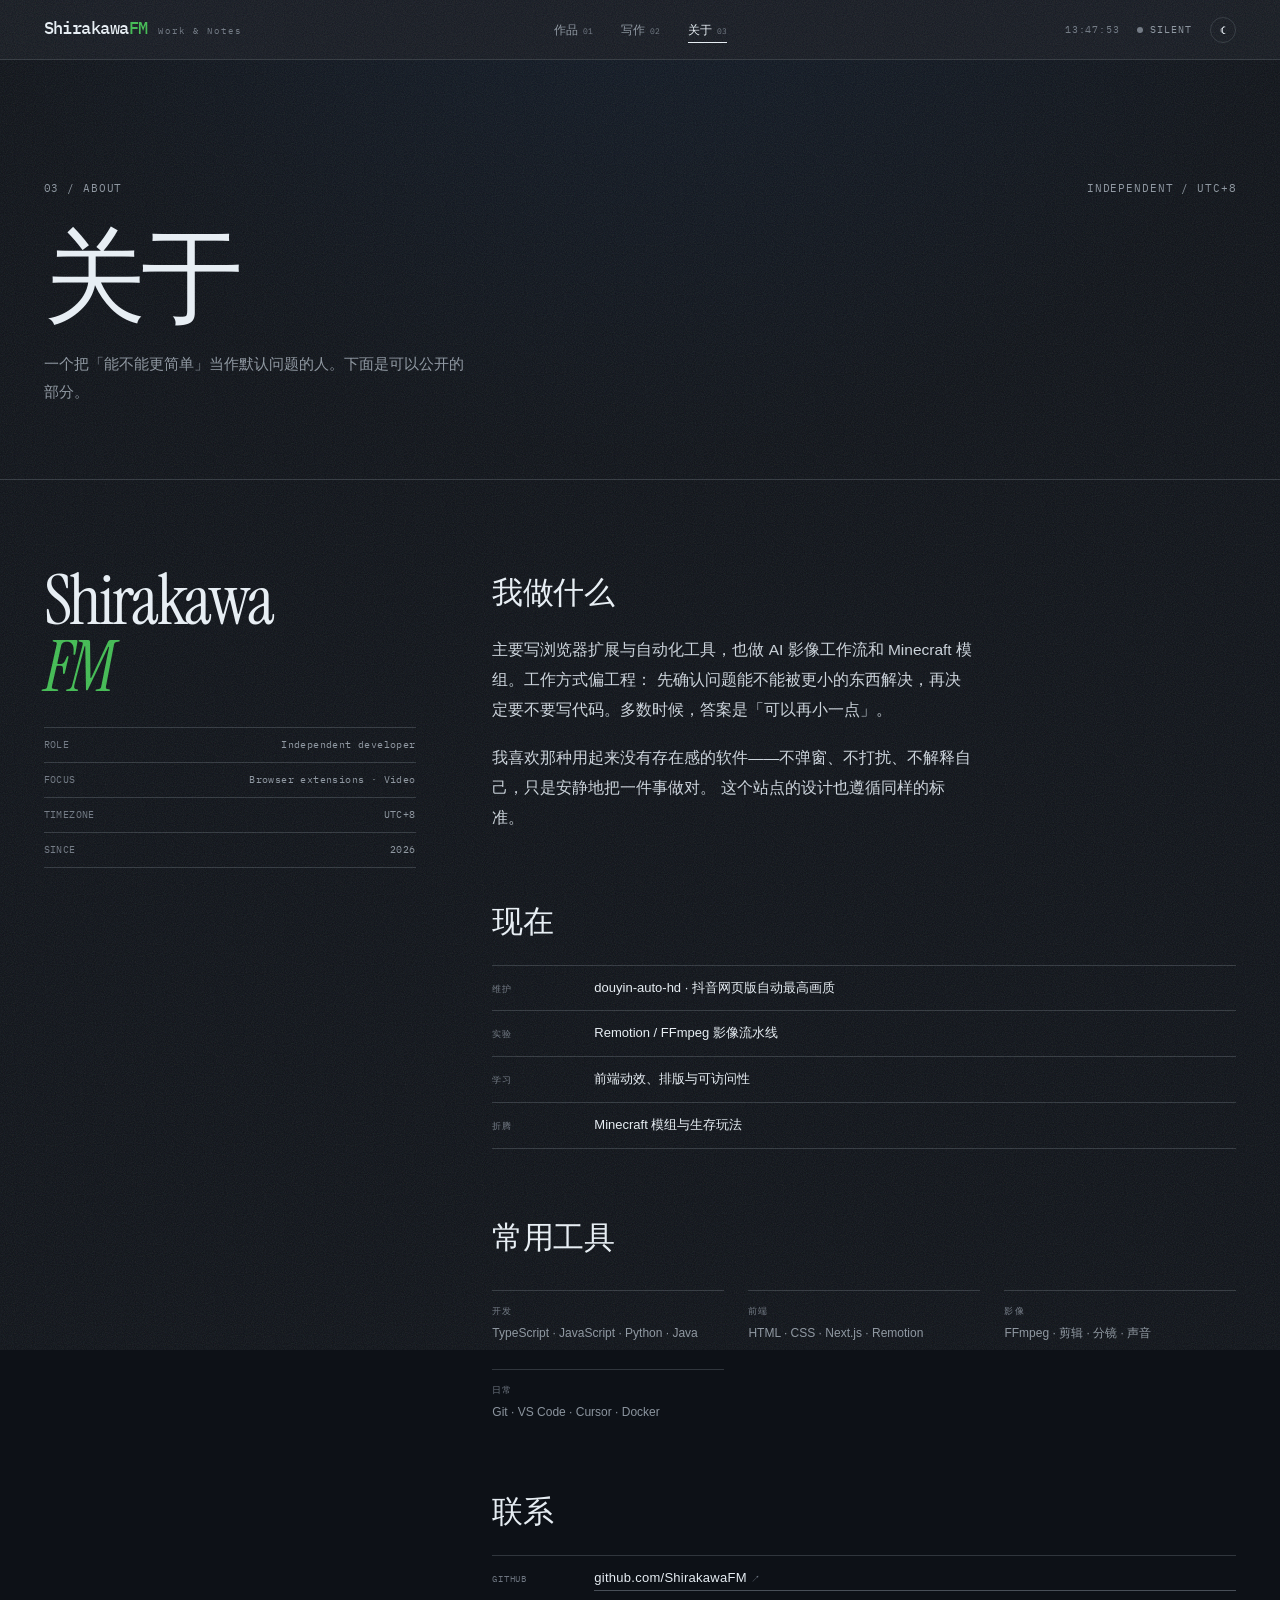
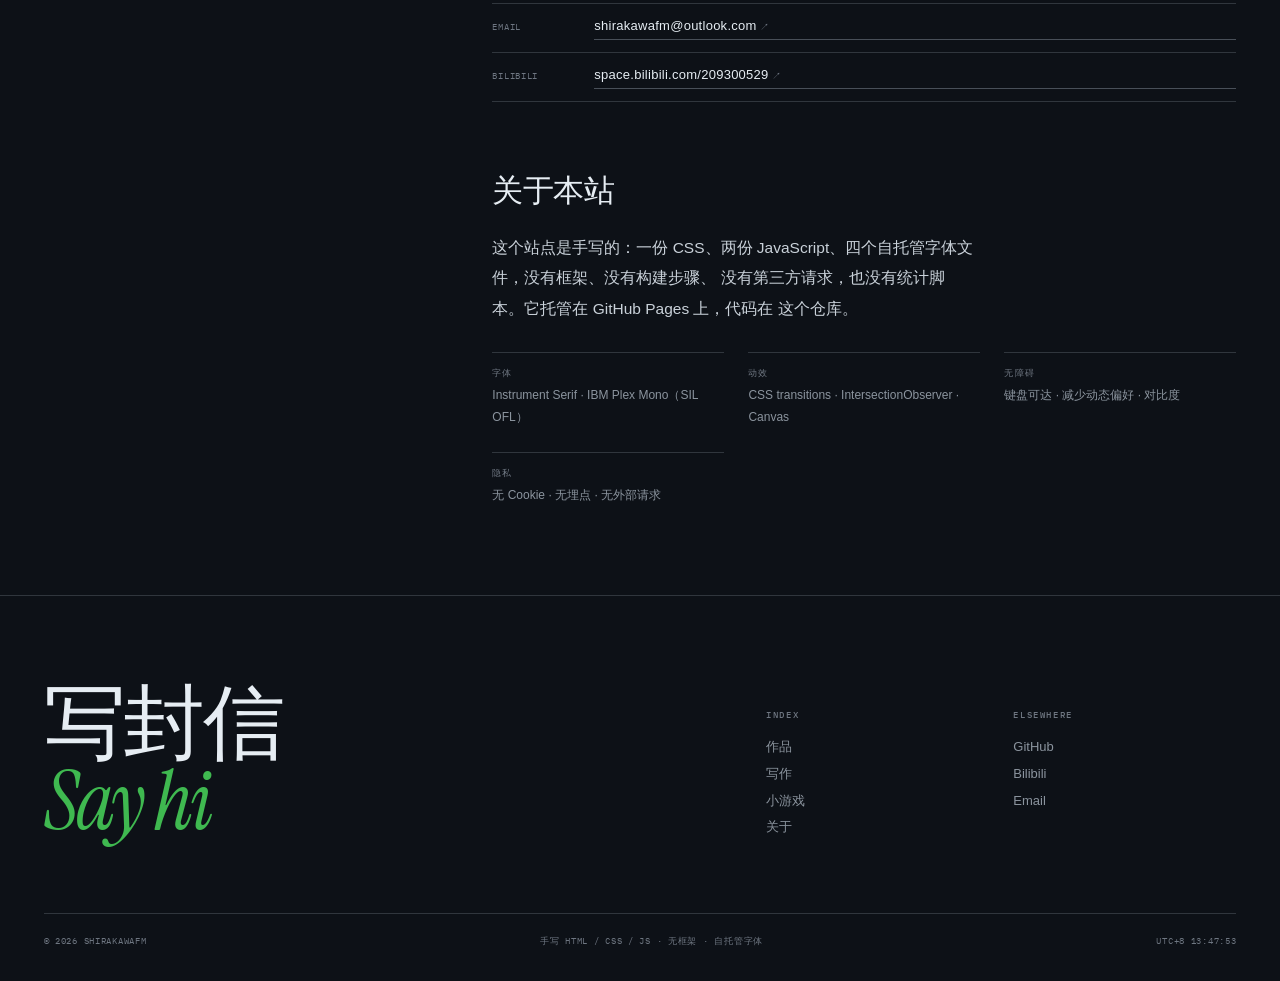
==== commit 8d387911: "还是退回原来那版" ====
--- a/about/index.html
+++ b/about/index.html
@@ -1,5 +1,5 @@
 <!DOCTYPE html>
-<html lang="zh-CN" data-theme="light">
+<html lang="zh-CN" data-theme="night">
 <head>
 <meta charset="utf-8">
 <meta name="viewport" content="width=device-width, initial-scale=1">
@@ -22,11 +22,10 @@
   try {
     var saved = localStorage.getItem('fm-theme');
     var dark = window.matchMedia('(prefers-color-scheme: dark)').matches;
-    document.documentElement.dataset.theme = saved || 'light';
+    document.documentElement.dataset.theme = saved || 'night';
   } catch (e) {}
 })();
 </script>
-<link rel="stylesheet" href="/assets/css/apple-ui.css">
 </head>
 <body>
 
--- a/assets/css/site.css
+++ b/assets/css/site.css
@@ -3693,1594 +3693,3 @@
 .palette__list {
   max-height: 60vh;
 }
-
-
-/* ================================================================== */
-/* Prologue: peel the letter layer by layer, no scrolling              */
-/* ================================================================== */
-
-html[data-prologue="on"] {
-  overflow: hidden;
-}
-
-html[data-prologue="on"] body {
-  height: 100svh;
-  overflow: hidden;
-}
-
-.prologue {
-  display: none;
-  position: fixed;
-  inset: 0;
-  z-index: 9999;
-  color: var(--ink);
-  background:
-    radial-gradient(ellipse 70% 50% at 50% -10%, rgba(63, 185, 80, 0.18), transparent 65%),
-    radial-gradient(ellipse 50% 40% at 90% 110%, rgba(88, 166, 255, 0.08), transparent 70%),
-    #08090b;
-  opacity: 1;
-  transition: opacity 0.6s ease;
-}
-
-html[data-prologue="on"] .prologue {
-  display: block;
-}
-
-.prologue.is-gone {
-  opacity: 0;
-  pointer-events: none;
-}
-
-.prologue__grain {
-  position: absolute;
-  inset: 0;
-  background-image:
-    linear-gradient(rgba(240, 246, 252, 0.035) 1px, transparent 1px),
-    linear-gradient(90deg, rgba(240, 246, 252, 0.035) 1px, transparent 1px);
-  background-size: 44px 44px;
-  mask-image: radial-gradient(ellipse 80% 80% at 50% 40%, #000 35%, transparent 100%);
-  pointer-events: none;
-}
-
-.prologue__hud {
-  position: absolute;
-  top: 0;
-  left: 0;
-  right: 0;
-  display: flex;
-  align-items: center;
-  justify-content: space-between;
-  gap: 16px;
-  padding: 22px clamp(20px, 4vw, 54px);
-  z-index: 3;
-}
-
-.prologue__hud .mono {
-  color: var(--faint);
-  letter-spacing: 0.08em;
-}
-
-.prologue__skip {
-  padding: 6px 2px;
-  border-bottom: 1px solid transparent;
-  color: var(--muted);
-  font-size: 10px;
-  transition: color 0.2s ease, border-color 0.2s ease;
-}
-
-.prologue__skip:hover {
-  color: var(--ink);
-  border-color: var(--line-strong);
-}
-
-.prologue__progress {
-  position: absolute;
-  left: 50%;
-  bottom: 26px;
-  z-index: 3;
-  display: flex;
-  gap: 7px;
-  transform: translateX(-50%);
-}
-
-.prologue__progress i {
-  width: 26px;
-  height: 2px;
-  background: var(--line);
-  transition: background-color 0.4s ease, transform 0.4s ease;
-}
-
-.prologue__progress i.is-on {
-  background: var(--accent);
-  transform: scaleY(2);
-}
-
-/* Layers ------------------------------------------------------------ */
-
-.pro-layer {
-  position: absolute;
-  inset: 0;
-  display: grid;
-  place-items: center;
-  padding: 84px clamp(16px, 4vw, 40px) 72px;
-  opacity: 0;
-  transform: translateY(26px) scale(0.985);
-  transition: opacity 0.5s ease, transform 0.7s var(--ease);
-  pointer-events: none;
-}
-
-.pro-layer.is-active {
-  opacity: 1;
-  transform: none;
-  pointer-events: auto;
-}
-
-.pro-layer.is-leaving {
-  opacity: 0;
-  transform: perspective(1500px) rotateY(-9deg) translateX(-4%) scale(0.97);
-  pointer-events: none;
-}
-
-.pro-layer[hidden] {
-  display: none !important;
-}
-
-.pro-card {
-  position: relative;
-  width: min(780px, 100%);
-  padding: clamp(26px, 4.4vw, 52px);
-  border: 1px solid var(--line);
-  border-radius: 10px;
-  background:
-    linear-gradient(155deg, rgba(255, 255, 255, 0.035), transparent 45%),
-    linear-gradient(165deg, #161b22, #0f1319);
-  box-shadow:
-    0 40px 120px -40px rgba(0, 0, 0, 0.9),
-    0 1px 0 rgba(255, 255, 255, 0.04) inset;
-}
-
-.pro-card::before,
-.pro-card::after {
-  content: "";
-  position: absolute;
-  inset: 0;
-  z-index: -1;
-  border: 1px solid var(--line);
-  border-radius: 10px;
-  background: #0f1319;
-}
-
-.pro-card::before {
-  transform: rotate(1.1deg) translate(6px, 7px);
-  opacity: 0.55;
-}
-
-.pro-card::after {
-  transform: rotate(-1.4deg) translate(-5px, 10px);
-  opacity: 0.32;
-}
-
-.pro-card--center {
-  text-align: center;
-}
-
-.pro-kicker {
-  display: block;
-  margin-bottom: 18px;
-  color: var(--accent);
-  font-size: 10px;
-  letter-spacing: 0.14em;
-}
-
-.pro-title {
-  font-family: var(--mono);
-  font-size: clamp(32px, 4.6vw, 58px);
-  font-weight: 500;
-  letter-spacing: -0.04em;
-  line-height: 1.08;
-}
-
-.pro-title--sm {
-  font-size: clamp(26px, 3.2vw, 40px);
-  line-height: 1.2;
-}
-
-.pro-sub {
-  max-width: 36ch;
-  margin: 18px auto 0;
-  color: var(--muted);
-  font-size: clamp(14px, 1.3vw, 16px);
-  line-height: 1.9;
-}
-
-.pro-hint {
-  display: block;
-  margin-top: 20px;
-  color: var(--faint);
-  font-size: 9px;
-  letter-spacing: 0.1em;
-}
-
-/* Seal -------------------------------------------------------------- */
-
-.seal {
-  position: relative;
-  display: grid;
-  place-items: center;
-  width: 128px;
-  height: 128px;
-  margin: 34px auto 0;
-  border-radius: 50%;
-  background:
-    radial-gradient(circle at 34% 28%, #56d364, #238636 45%, #196c2e 80%, #0d3d1a 100%);
-  color: #fff;
-  box-shadow:
-    0 20px 50px -14px rgba(35, 134, 54, 0.65),
-    0 0 0 6px rgba(35, 134, 54, 0.14),
-    inset 0 2px 8px rgba(255, 255, 255, 0.25),
-    inset 0 -8px 18px rgba(0, 0, 0, 0.45);
-  transition: transform 0.3s var(--ease);
-  touch-action: none;
-}
-
-.seal:hover {
-  transform: scale(1.04);
-}
-
-.seal.is-holding {
-  transform: scale(0.97);
-}
-
-.seal__ring {
-  position: absolute;
-  inset: -14px;
-  border-radius: 50%;
-  background: conic-gradient(var(--accent) calc(var(--hold, 0) * 1%), #30363d 0);
-  -webkit-mask: radial-gradient(farthest-side, transparent calc(100% - 3px), #000 calc(100% - 3px));
-  mask: radial-gradient(farthest-side, transparent calc(100% - 3px), #000 calc(100% - 3px));
-  opacity: 0.9;
-}
-
-.seal__s {
-  font-family: var(--mono);
-  font-size: 54px;
-  line-height: 1;
-  transform: translateY(2px);
-  text-shadow: 0 2px 0 rgba(0, 0, 0, 0.3);
-}
-
-.seal.is-broken {
-  animation: proSealBreak 0.7s var(--ease) forwards;
-}
-
-@keyframes proSealBreak {
-  35% {
-    transform: scale(1.16) rotate(6deg);
-  }
-  100% {
-    transform: scale(0.4) rotate(32deg);
-    opacity: 0;
-  }
-}
-
-/* Pull -------------------------------------------------------------- */
-
-.pull {
-  position: relative;
-  width: min(520px, 100%);
-  height: 240px;
-  margin: 26px auto 0;
-  border-bottom: 1px solid var(--line);
-  overflow: hidden;
-  touch-action: none;
-  cursor: grab;
-}
-
-.pull:active {
-  cursor: grabbing;
-}
-
-.pull__paper {
-  position: absolute;
-  left: 50%;
-  bottom: -120px;
-  width: min(420px, 86%);
-  padding: 24px;
-  border: 1px solid var(--line-strong);
-  border-radius: 4px;
-  background: linear-gradient(160deg, #1c2128, #141920);
-  box-shadow: 0 -18px 46px -20px #000;
-  transform: translate(-50%, var(--pull, 0px));
-  transition: transform 0.2s ease;
-  text-align: left;
-}
-
-.pull__paper .mono {
-  color: var(--faint);
-  font-size: 9px;
-}
-
-.pull__paper p {
-  margin-top: 10px;
-  font-family: var(--mono);
-  font-size: clamp(20px, 2.4vw, 30px);
-  letter-spacing: -0.02em;
-}
-
-.pull__paper small {
-  display: block;
-  margin-top: 18px;
-  color: var(--faint);
-  font-size: 10px;
-}
-
-.pull__edge {
-  position: absolute;
-  left: 0;
-  right: 0;
-  bottom: 0;
-  height: 2px;
-  background: linear-gradient(90deg, transparent, var(--accent), transparent);
-  opacity: 0.6;
-}
-
-/* Letter pages ------------------------------------------------------ */
-
-.pro-letter {
-  color: var(--ink-soft);
-  font-size: clamp(16px, 1.35vw, 19px);
-  font-weight: 300;
-  line-height: 2;
-}
-
-.pro-letter p + p {
-  margin-top: 1em;
-}
-
-.pro-letter__salute {
-  margin-bottom: 1.1em;
-  color: var(--ink);
-  font-size: clamp(21px, 2.2vw, 28px);
-}
-
-.pro-letter strong {
-  color: var(--ink);
-  font-weight: 500;
-  background-image: linear-gradient(transparent 66%, rgba(63, 185, 80, 0.3) 66%);
-}
-
-.pro-letter__ask {
-  margin-top: 1.6em !important;
-  color: var(--ink);
-}
-
-.pro-actions {
-  display: flex;
-  justify-content: flex-end;
-  margin-top: 32px;
-}
-
-.pro-actions--center {
-  justify-content: center;
-}
-
-.pro-next {
-  display: inline-flex;
-  align-items: center;
-  gap: 8px;
-  padding: 11px 18px;
-  border: 1px solid #2ea043;
-  border-radius: 6px;
-  background: #238636;
-  color: #fff;
-  font-family: var(--mono);
-  font-size: 12px;
-  transition: background-color 0.2s ease, transform 0.2s ease;
-}
-
-.pro-next:hover {
-  background: #2ea043;
-  transform: translateY(-1px);
-}
-
-.pro-next[hidden] {
-  display: none !important;
-}
-
-.pro-choices {
-  display: grid;
-  grid-template-columns: repeat(3, minmax(0, 1fr));
-  gap: 10px;
-  margin-top: 24px;
-}
-
-.pro-choices button {
-  display: flex;
-  flex-direction: column;
-  align-items: flex-start;
-  gap: 10px;
-  padding: 16px;
-  border: 1px solid var(--line);
-  border-radius: 8px;
-  background: #0f1319;
-  color: var(--ink-soft);
-  font-size: 15px;
-  text-align: left;
-  transition: border-color 0.2s ease, background-color 0.2s ease, transform 0.2s ease;
-}
-
-.pro-choices button .mono {
-  color: var(--faint);
-  font-size: 9px;
-}
-
-.pro-choices button:hover {
-  border-color: var(--accent);
-  transform: translateY(-2px);
-}
-
-.pro-choices button.is-picked {
-  border-color: var(--accent);
-  background: var(--accent-wash);
-  color: var(--ink);
-}
-
-.pro-response {
-  min-height: 22px;
-  margin-top: 16px;
-  color: var(--accent);
-  font-size: 11px;
-}
-
-/* Mini game --------------------------------------------------------- */
-
-.pro-game {
-  position: relative;
-  height: 250px;
-  margin-top: 24px;
-  border: 1px solid var(--line);
-  border-radius: 8px;
-  background-color: #0b0e13;
-  background-image:
-    linear-gradient(rgba(240, 246, 252, 0.045) 1px, transparent 1px),
-    linear-gradient(90deg, rgba(240, 246, 252, 0.045) 1px, transparent 1px);
-  background-size: 40px 40px;
-  overflow: hidden;
-}
-
-.pro-game__hud {
-  display: flex;
-  justify-content: space-between;
-  gap: 12px;
-  padding: 10px 14px;
-  border-bottom: 1px solid var(--line);
-  color: var(--faint);
-}
-
-.pro-game__hud strong {
-  color: var(--ink);
-  font-weight: 500;
-}
-
-.pro-bug {
-  position: absolute;
-  width: 48px;
-  height: 48px;
-  border-radius: 50%;
-  background: radial-gradient(circle at 35% 30%, #ff7b72, #da3633 55%, #8e1519);
-  color: #fff;
-  font-family: var(--mono);
-  font-size: 20px;
-  line-height: 1;
-  box-shadow: 0 8px 20px -6px rgba(248, 81, 73, 0.65);
-  animation: proBugIn 0.22s var(--ease);
-  z-index: 2;
-}
-
-.pro-bug[hidden] {
-  display: none !important;
-}
-
-@keyframes proBugIn {
-  from {
-    transform: scale(0.4);
-    opacity: 0;
-  }
-}
-
-/* End --------------------------------------------------------------- */
-
-.prologue__grain,
-.pro-layer {
-  -webkit-user-select: none;
-  user-select: none;
-}
-
-@media (max-width: 640px) {
-  .pro-layer {
-    padding: 74px 14px 62px;
-  }
-
-  .pro-card {
-    padding: 24px 18px;
-  }
-
-  .pro-title {
-    font-size: 34px;
-  }
-
-  .seal {
-    width: 108px;
-    height: 108px;
-  }
-
-  .seal__s {
-    font-size: 44px;
-  }
-
-  .pro-choices {
-    grid-template-columns: 1fr;
-  }
-
-  .pro-choices button {
-    flex-direction: row;
-    align-items: center;
-    gap: 12px;
-    padding: 13px 14px;
-  }
-
-  .pro-actions {
-    justify-content: stretch;
-  }
-
-  .pro-next {
-    justify-content: center;
-    width: 100%;
-  }
-
-  .pro-game {
-    height: 220px;
-  }
-
-  .prologue__progress i {
-    width: 18px;
-  }
-}
-
-@media (prefers-reduced-motion: reduce) {
-  .pro-layer,
-  .pro-card,
-  .seal,
-  .pull__paper,
-  .pro-bug {
-    transition-duration: 0.01ms !important;
-    animation-duration: 0.01ms !important;
-  }
-}
-
-
-/* prologue fixes */
-.prologue[hidden] {
-  display: none !important;
-}
-
-.pull {
-  height: 300px;
-}
-
-.pull__paper {
-  top: 74px;
-  bottom: auto;
-}
-
-[data-pull-fallback] {
-  display: flex;
-  width: max-content;
-  margin: 20px auto 0;
-}
-
-.pro-card .pro-actions + .pro-next,
-.pro-card .pro-next:not(.pro-actions .pro-next) {
-  margin-left: auto;
-  margin-right: auto;
-}
-
-
-.prologue-replay {
-  padding: 0;
-  border-bottom: 1px dashed var(--line-strong);
-  color: var(--faint);
-  font-size: 9px;
-  letter-spacing: 0.06em;
-}
-
-.prologue-replay:hover {
-  color: var(--accent);
-  border-color: var(--accent);
-}
-
-
-/* ================================================================== */
-/* iOS glass skin: PingFang bold, squircle-ish radii, frosted panels   */
-/* ================================================================== */
-
-:root,
-[data-theme="night"] {
-  color-scheme: dark;
-  --sans: "PingFang SC", "PingFang TC", "SF Pro Display", -apple-system,
-    BlinkMacSystemFont, "Segoe UI", "Microsoft YaHei", "Noto Sans SC", sans-serif;
-  --mono: "SF Mono", ui-monospace, "SFMono-Regular", "Cascadia Code", Consolas,
-    "PingFang SC", monospace;
-  --paper: #06070b;
-  --paper-2: #0c0e15;
-  --ink: #f5f5f7;
-  --ink-soft: #d2d2d7;
-  --muted: #98989f;
-  --faint: #6e6e73;
-  --line: rgba(255, 255, 255, 0.13);
-  --line-strong: rgba(255, 255, 255, 0.26);
-  --accent: #0a84ff;
-  --accent-ink: #ffffff;
-  --accent-wash: rgba(10, 132, 255, 0.16);
-  --selection: rgba(10, 132, 255, 0.32);
-  --glass: linear-gradient(145deg, rgba(255, 255, 255, 0.16), rgba(255, 255, 255, 0.045));
-  --glass-border: rgba(255, 255, 255, 0.18);
-  --glass-shadow: 0 26px 70px -28px rgba(0, 0, 0, 0.8), inset 0 1px 0 rgba(255, 255, 255, 0.3),
-    inset 0 -1px 0 rgba(255, 255, 255, 0.05);
-}
-
-[data-theme="light"] {
-  color-scheme: light;
-  --paper: #f2f2f7;
-  --paper-2: #ffffff;
-  --ink: #1c1c1e;
-  --ink-soft: #3a3a3c;
-  --muted: #6c6c70;
-  --faint: #8e8e93;
-  --line: rgba(60, 60, 67, 0.16);
-  --line-strong: rgba(60, 60, 67, 0.3);
-  --accent: #007aff;
-  --accent-ink: #ffffff;
-  --accent-wash: rgba(0, 122, 255, 0.12);
-  --selection: rgba(0, 122, 255, 0.22);
-  --glass: linear-gradient(145deg, rgba(255, 255, 255, 0.72), rgba(255, 255, 255, 0.42));
-  --glass-border: rgba(255, 255, 255, 0.75);
-  --glass-shadow: 0 24px 60px -30px rgba(30, 30, 45, 0.35), inset 0 1px 0 rgba(255, 255, 255, 0.9);
-}
-
-html {
-  background: var(--paper);
-}
-
-body {
-  background: transparent;
-  font-family: var(--sans);
-  font-weight: 500;
-  letter-spacing: -0.01em;
-}
-
-body::before {
-  content: "";
-  position: fixed;
-  inset: -22vmax;
-  z-index: -2;
-  pointer-events: none;
-  background:
-    radial-gradient(34% 34% at 18% 22%, rgba(10, 132, 255, 0.55), transparent 66%),
-    radial-gradient(30% 30% at 82% 16%, rgba(191, 90, 242, 0.42), transparent 66%),
-    radial-gradient(38% 38% at 58% 88%, rgba(255, 55, 95, 0.34), transparent 66%),
-    radial-gradient(26% 26% at 92% 68%, rgba(48, 209, 88, 0.22), transparent 66%);
-  filter: blur(70px) saturate(140%);
-  animation: aurora 28s ease-in-out infinite alternate;
-}
-
-[data-theme="light"] body::before {
-  background:
-    radial-gradient(34% 34% at 18% 22%, rgba(10, 132, 255, 0.34), transparent 66%),
-    radial-gradient(30% 30% at 82% 16%, rgba(191, 90, 242, 0.24), transparent 66%),
-    radial-gradient(38% 38% at 58% 88%, rgba(255, 55, 95, 0.2), transparent 66%),
-    radial-gradient(26% 26% at 92% 68%, rgba(48, 209, 88, 0.16), transparent 66%);
-}
-
-@keyframes aurora {
-  0% {
-    transform: translate3d(-3%, -2%, 0) scale(1) rotate(0deg);
-  }
-  50% {
-    transform: translate3d(3%, 2%, 0) scale(1.08) rotate(4deg);
-  }
-  100% {
-    transform: translate3d(-2%, 3%, 0) scale(1.04) rotate(-3deg);
-  }
-}
-
-body::after {
-  opacity: 0.02;
-}
-
-h1,
-h2,
-h3,
-.pro-title,
-.section__title,
-.issue-head h1,
-.work__title,
-.letter-body__salutation,
-.reply__quote,
-.reply__mail,
-.letter-body__name,
-.game__final,
-.pro-letter__salute {
-  font-family: var(--sans);
-  font-weight: 700;
-  font-style: normal;
-  letter-spacing: -0.035em;
-}
-
-/* Frosted surface --------------------------------------------------- */
-
-.site-header,
-.gh-shell,
-.letter-body,
-.envelope,
-.game,
-.scratch,
-.reply__card,
-.commit-list,
-.palette__box,
-.pro-card,
-.work,
-.write,
-.letter-body__ps,
-.issue-comment textarea,
-.game__labels,
-.gh-tabs {
-  background: var(--glass);
-  -webkit-backdrop-filter: blur(28px) saturate(180%);
-  backdrop-filter: blur(28px) saturate(180%);
-  border: 1px solid var(--glass-border);
-  border-radius: 28px;
-  box-shadow: var(--glass-shadow);
-  corner-shape: squircle;
-}
-
-.work,
-.write {
-  border-radius: 22px;
-}
-
-/* Header as a floating pill ----------------------------------------- */
-
-.site-header {
-  left: 14px;
-  right: 14px;
-  width: auto;
-  height: 56px;
-  top: 12px;
-  padding: 0 18px;
-  border-radius: 22px;
-  border-bottom: 1px solid var(--glass-border);
-  box-shadow: 0 18px 50px -26px rgba(0, 0, 0, 0.7),
-    inset 0 1px 0 rgba(255, 255, 255, 0.32);
-}
-
-.brand__mark {
-  font-family: var(--sans);
-  font-weight: 700;
-  font-size: 18px;
-  letter-spacing: -0.03em;
-}
-
-.brand__mark em {
-  color: var(--accent);
-}
-
-.brand__sub,
-.clock,
-.tool-btn,
-.nav a {
-  font-family: var(--mono);
-  font-weight: 600;
-}
-
-.nav a {
-  border-radius: 999px;
-  padding: 5px 10px;
-}
-
-.nav a:hover {
-  background: rgba(255, 255, 255, 0.1);
-}
-
-/* Repo bar + segmented tabs ----------------------------------------- */
-
-.gh-shell {
-  margin: 88px auto 0;
-  width: min(1240px, calc(100% - 40px));
-  border-bottom: 1px solid var(--glass-border);
-  overflow: hidden;
-}
-
-.gh-repo {
-  padding: 18px 22px 0;
-}
-
-.gh-repo__id {
-  font-family: var(--sans);
-  font-weight: 600;
-  font-size: 16px;
-}
-
-.gh-repo__id strong {
-  font-weight: 700;
-}
-
-.gh-repo__id a {
-  color: var(--accent);
-}
-
-.gh-tabs {
-  gap: 4px;
-  margin: 14px 14px 14px;
-  padding: 4px;
-  border-radius: 16px;
-  box-shadow: none;
-  background: rgba(255, 255, 255, 0.08);
-  border: 1px solid var(--glass-border);
-  -webkit-backdrop-filter: blur(20px);
-  backdrop-filter: blur(20px);
-}
-
-.gh-tabs a {
-  padding: 7px 13px;
-  border: 0;
-  border-radius: 12px;
-  font-family: var(--sans);
-  font-weight: 600;
-  font-size: 12.5px;
-}
-
-.gh-tabs a:hover {
-  background: rgba(255, 255, 255, 0.1);
-  border: 0;
-}
-
-.gh-tabs a.is-active {
-  background: rgba(255, 255, 255, 0.2);
-  box-shadow: 0 1px 3px rgba(0, 0, 0, 0.35);
-  border: 0;
-  color: var(--ink);
-}
-
-.gh-badge {
-  background: rgba(255, 255, 255, 0.18);
-}
-
-.gh-btn {
-  border-radius: 999px;
-  border-color: var(--glass-border);
-  background: rgba(255, 255, 255, 0.12);
-  color: var(--ink);
-  font-family: var(--sans);
-  font-weight: 600;
-  -webkit-backdrop-filter: blur(18px);
-  backdrop-filter: blur(18px);
-}
-
-.gh-btn--green {
-  background: var(--accent);
-  border-color: transparent;
-}
-
-/* Letter / issue ---------------------------------------------------- */
-
-.letter {
-  padding-top: 26px;
-}
-
-html[data-letter="sealed"] .letter {
-  min-height: calc(100svh - 220px);
-}
-
-.issue-head {
-  border-bottom: 1px solid var(--line);
-}
-
-.issue-head h1 {
-  font-size: clamp(28px, 3.4vw, 42px);
-}
-
-.issue-state {
-  background: rgba(48, 209, 88, 0.22);
-  border: 1px solid rgba(48, 209, 88, 0.5);
-  color: #d7ffe0;
-  -webkit-backdrop-filter: blur(10px);
-  backdrop-filter: blur(10px);
-  border-radius: 999px;
-}
-
-.issue-state svg {
-  fill: currentColor;
-}
-
-.issue-head.is-closed .issue-state {
-  background: rgba(191, 90, 242, 0.28);
-  border-color: rgba(191, 90, 242, 0.55);
-}
-
-.avatar {
-  background: linear-gradient(135deg, #0a84ff, #5e5ce6);
-  border-radius: 50%;
-}
-
-.label {
-  border-radius: 999px;
-  font-family: var(--sans);
-  font-weight: 600;
-}
-
-.label--green {
-  border-color: rgba(48, 209, 88, 0.45);
-  background: rgba(48, 209, 88, 0.14);
-  color: #9ff5b0;
-}
-
-.envelope {
-  border-radius: 32px;
-  overflow: hidden;
-  transform: none;
-}
-
-.envelope__flap {
-  background: linear-gradient(180deg, rgba(255, 255, 255, 0.14), rgba(255, 255, 255, 0.03));
-  border-radius: 28px 28px 0 0;
-  filter: none;
-}
-
-.wax {
-  background: radial-gradient(circle at 34% 28%, #ff8a9a, #ff375f 45%, #b8002e 85%);
-  box-shadow:
-    0 18px 40px -12px rgba(255, 55, 95, 0.55),
-    0 0 0 5px rgba(255, 55, 95, 0.16),
-    inset 0 2px 8px rgba(255, 255, 255, 0.35),
-    inset 0 -8px 18px rgba(90, 0, 20, 0.5);
-}
-
-.wax__label {
-  color: #ff8a9a;
-}
-
-.letter-body {
-  border-radius: 32px;
-}
-
-.letter-body__ps {
-  border-left: 2px solid var(--accent);
-  background: rgba(10, 132, 255, 0.14);
-  border-radius: 16px;
-}
-
-.letter-body strong {
-  background-image: linear-gradient(transparent 68%, rgba(10, 132, 255, 0.35) 68%);
-}
-
-.letter-body__name {
-  font-style: normal;
-  font-weight: 700;
-  transform: rotate(-2deg);
-}
-
-.stamp {
-  border-radius: 14px;
-  border-color: var(--line-strong);
-}
-
-.issue-foot,
-.issue-comment {
-  border-top-color: var(--line);
-}
-
-.reactions button {
-  border-radius: 999px;
-  background: rgba(255, 255, 255, 0.1);
-  border-color: var(--glass-border);
-  -webkit-backdrop-filter: blur(12px);
-  backdrop-filter: blur(12px);
-}
-
-.reactions button.is-active {
-  background: rgba(10, 132, 255, 0.22);
-  border-color: rgba(10, 132, 255, 0.5);
-}
-
-.issue-comment textarea {
-  border-radius: 16px;
-  background: rgba(255, 255, 255, 0.08);
-  border-color: var(--glass-border);
-}
-
-/* Sections, cards, lists -------------------------------------------- */
-
-.section {
-  padding: clamp(48px, 7vw, 90px) 0;
-}
-
-.section__title {
-  font-family: var(--sans);
-  font-weight: 700;
-  letter-spacing: -0.04em;
-}
-
-.section__title em {
-  font-family: var(--sans);
-  font-style: normal;
-  color: var(--accent);
-}
-
-.section__index {
-  color: var(--accent);
-  font-weight: 600;
-}
-
-.work-list {
-  border-top: 0;
-  gap: 10px;
-  display: flex;
-  flex-direction: column;
-}
-
-.work {
-  border-bottom: 0;
-  padding: 20px 22px;
-  border-radius: 24px;
-  transition: transform 0.35s var(--ease), background-color 0.35s ease;
-}
-
-.work:hover {
-  transform: translateY(-3px);
-  background: rgba(255, 255, 255, 0.16);
-}
-
-.work__title {
-  font-weight: 700;
-}
-
-.work__meta {
-  font-family: var(--sans);
-  font-weight: 600;
-}
-
-.write-list {
-  border-top: 0;
-  gap: 8px;
-  display: flex;
-  flex-direction: column;
-}
-
-.write {
-  border-bottom: 0;
-  padding: 18px 22px;
-  border-radius: 22px;
-}
-
-.write:hover {
-  background: rgba(255, 255, 255, 0.16);
-}
-
-.write__title {
-  font-weight: 600;
-}
-
-/* Activity / commits ------------------------------------------------ */
-
-.gh-panel {
-  border-bottom: 0;
-  padding: clamp(32px, 5vw, 58px) 0;
-}
-
-.gh-panel__head h2 {
-  font-family: var(--sans);
-  font-weight: 700;
-}
-
-.gh-panel__head h2 .mono {
-  color: var(--accent);
-}
-
-.contrib__cell {
-  border-radius: 3px;
-  outline: none;
-  box-shadow: inset 0 0 0 1px rgba(255, 255, 255, 0.08);
-}
-
-.contrib__cell.l0 {
-  background: rgba(255, 255, 255, 0.1);
-}
-
-.contrib__cell.l1 {
-  background: rgba(10, 132, 255, 0.35);
-}
-.contrib__cell.l2 {
-  background: rgba(10, 132, 255, 0.55);
-}
-.contrib__cell.l3 {
-  background: rgba(10, 132, 255, 0.75);
-}
-.contrib__cell.l4 {
-  background: #0a84ff;
-}
-
-.commit-list {
-  border: 1px solid var(--glass-border);
-  border-radius: 24px;
-  overflow: hidden;
-}
-
-.commit-list a {
-  background: transparent;
-  border-radius: 0;
-  font-family: var(--sans);
-  font-weight: 500;
-}
-
-.commit-list a:hover {
-  background: rgba(255, 255, 255, 0.1);
-}
-
-.commit-list code {
-  color: var(--accent);
-  font-family: var(--mono);
-}
-
-.commit-list time {
-  font-family: var(--mono);
-}
-
-/* Game + scratch ---------------------------------------------------- */
-
-.game,
-.scratch {
-  border-radius: 30px;
-  border: 1px solid var(--glass-border);
-  overflow: hidden;
-}
-
-.game__labels {
-  background: transparent;
-  border-bottom: 1px solid var(--line);
-  border-radius: 0;
-  box-shadow: none;
-  backdrop-filter: none;
-}
-
-.game__hud {
-  border-bottom: 1px solid var(--line);
-  font-family: var(--sans);
-  font-weight: 600;
-}
-
-.game__stage {
-  background-color: transparent;
-  background-image:
-    linear-gradient(rgba(255, 255, 255, 0.05) 1px, transparent 1px),
-    linear-gradient(90deg, rgba(255, 255, 255, 0.05) 1px, transparent 1px);
-  border-radius: 0 0 30px 30px;
-}
-
-.game__start {
-  font-family: var(--sans);
-  font-weight: 700;
-  letter-spacing: -0.02em;
-}
-
-.game__dot {
-  background: radial-gradient(circle at 35% 30%, #ff8a9a, #ff375f 55%, #b8002e);
-  box-shadow: 0 10px 30px -8px rgba(255, 55, 95, 0.65);
-}
-
-.game__final {
-  font-weight: 700;
-}
-
-.scratch {
-  border-radius: 30px;
-}
-
-.scratch__message em {
-  font-family: var(--sans);
-  font-style: normal;
-  font-weight: 700;
-  color: var(--accent);
-}
-
-.scratch__message em {
-  font-size: 0.95em;
-}
-
-/* Reply ------------------------------------------------------------- */
-
-.reply__card {
-  border-radius: 32px;
-}
-
-.reply__mail {
-  font-weight: 700;
-}
-
-.reply__mail em {
-  font-style: normal;
-  color: var(--accent);
-}
-
-.reply__links a {
-  border-radius: 999px;
-  padding: 4px 10px;
-  background: rgba(255, 255, 255, 0.08);
-}
-
-.stack li {
-  border-radius: 999px;
-  background: rgba(255, 255, 255, 0.08);
-  border-color: var(--glass-border);
-  font-family: var(--sans);
-  font-weight: 600;
-}
-
-/* Prologue glass ---------------------------------------------------- */
-
-.prologue {
-  background:
-    radial-gradient(60% 50% at 50% -10%, rgba(10, 132, 255, 0.22), transparent 65%),
-    radial-gradient(50% 40% at 90% 110%, rgba(191, 90, 242, 0.16), transparent 70%),
-    rgba(3, 5, 9, 0.55);
-  -webkit-backdrop-filter: blur(36px) saturate(160%);
-  backdrop-filter: blur(36px) saturate(160%);
-}
-
-[data-theme="light"] .prologue {
-  background:
-    radial-gradient(60% 50% at 50% -10%, rgba(10, 132, 255, 0.16), transparent 65%),
-    radial-gradient(50% 40% at 90% 110%, rgba(191, 90, 242, 0.12), transparent 70%),
-    rgba(245, 245, 250, 0.55);
-}
-
-.prologue__grain {
-  opacity: 0.6;
-}
-
-.pro-card {
-  border-radius: 34px;
-  background: linear-gradient(145deg, rgba(255, 255, 255, 0.16), rgba(255, 255, 255, 0.04));
-  border: 1px solid rgba(255, 255, 255, 0.22);
-  box-shadow:
-    0 40px 120px -36px rgba(0, 0, 0, 0.85),
-    inset 0 1px 0 rgba(255, 255, 255, 0.36);
-  -webkit-backdrop-filter: blur(34px) saturate(180%);
-  backdrop-filter: blur(34px) saturate(180%);
-  corner-shape: squircle;
-}
-
-.pro-card::before,
-.pro-card::after {
-  border-radius: 34px;
-  background: rgba(255, 255, 255, 0.06);
-  border-color: rgba(255, 255, 255, 0.12);
-  -webkit-backdrop-filter: blur(10px);
-  backdrop-filter: blur(10px);
-}
-
-.pro-title {
-  font-family: var(--sans);
-  font-weight: 700;
-  letter-spacing: -0.045em;
-}
-
-.pro-kicker {
-  font-family: var(--mono);
-  font-weight: 600;
-  color: var(--accent);
-}
-
-.pro-sub,
-.pro-letter {
-  font-family: var(--sans);
-  font-weight: 500;
-}
-
-.pro-letter strong {
-  font-weight: 700;
-  background-image: linear-gradient(transparent 66%, rgba(10, 132, 255, 0.35) 66%);
-}
-
-.pro-next {
-  border-radius: 999px;
-  background: var(--accent);
-  border-color: transparent;
-  font-family: var(--sans);
-  font-weight: 700;
-  box-shadow: 0 10px 26px -10px rgba(10, 132, 255, 0.8);
-}
-
-.pro-next:hover {
-  background: #2891ff;
-}
-
-.pro-choices button {
-  border-radius: 20px;
-  background: rgba(255, 255, 255, 0.08);
-  border-color: rgba(255, 255, 255, 0.16);
-  font-family: var(--sans);
-  font-weight: 600;
-  -webkit-backdrop-filter: blur(16px);
-  backdrop-filter: blur(16px);
-}
-
-.pro-choices button:hover,
-.pro-choices button.is-picked {
-  border-color: rgba(10, 132, 255, 0.7);
-  background: rgba(10, 132, 255, 0.2);
-}
-
-.pro-response {
-  color: #7ab8ff;
-  font-family: var(--sans);
-  font-weight: 600;
-}
-
-.pro-game {
-  border-radius: 22px;
-  border-color: rgba(255, 255, 255, 0.16);
-  background-color: rgba(0, 0, 0, 0.18);
-  -webkit-backdrop-filter: blur(12px);
-  backdrop-filter: blur(12px);
-}
-
-.pro-bug {
-  background: radial-gradient(circle at 35% 30%, #ff8a9a, #ff375f 55%, #b8002e);
-  box-shadow: 0 10px 26px -8px rgba(255, 55, 95, 0.65);
-}
-
-.seal {
-  background: radial-gradient(circle at 34% 28%, #ff8a9a, #ff375f 45%, #b8002e 85%);
-  box-shadow:
-    0 22px 55px -14px rgba(255, 55, 95, 0.6),
-    0 0 0 6px rgba(255, 55, 95, 0.14),
-    inset 0 2px 8px rgba(255, 255, 255, 0.35),
-    inset 0 -8px 18px rgba(90, 0, 20, 0.5);
-}
-
-.seal__ring {
-  background: conic-gradient(#0a84ff calc(var(--hold, 0) * 1%), rgba(255, 255, 255, 0.16) 0);
-}
-
-.seal__s {
-  font-family: var(--sans);
-  font-weight: 700;
-}
-
-.pull__paper {
-  border-radius: 20px;
-  background: linear-gradient(160deg, rgba(255, 255, 255, 0.14), rgba(255, 255, 255, 0.04));
-  border-color: rgba(255, 255, 255, 0.22);
-  -webkit-backdrop-filter: blur(18px);
-  backdrop-filter: blur(18px);
-  font-family: var(--sans);
-}
-
-.pull__paper p {
-  font-family: var(--sans);
-  font-weight: 700;
-  letter-spacing: -0.03em;
-}
-
-.pull__edge {
-  background: linear-gradient(90deg, transparent, var(--accent), transparent);
-}
-
-.prologue__progress i {
-  border-radius: 999px;
-}
-
-.prologue__skip {
-  border-radius: 999px;
-  font-family: var(--sans);
-  font-weight: 600;
-}
-
-/* Palette glass ----------------------------------------------------- */
-
-.palette__box {
-  border-radius: 26px;
-  background: rgba(20, 22, 32, 0.72);
-  border: 1px solid rgba(255, 255, 255, 0.2);
-  -webkit-backdrop-filter: blur(34px) saturate(180%);
-  backdrop-filter: blur(34px) saturate(180%);
-}
-
-.palette__list li a,
-.palette__list li button {
-  border-radius: 12px;
-  font-family: var(--sans);
-  font-weight: 600;
-}
-
-.palette__list li a:hover,
-.palette__list li button:hover,
-.palette__list li.is-active a,
-.palette__list li.is-active button {
-  background: rgba(10, 132, 255, 0.22);
-}
-
-/* Footer ------------------------------------------------------------ */
-
-.site-footer {
-  border-top: 0;
-}
-
-.footer__big {
-  font-family: var(--sans);
-  font-weight: 700;
-}
-
-.footer__big em {
-  font-style: normal;
-  color: var(--accent);
-}
-
-.footer__col h3,
-.footer__col a {
-  font-family: var(--sans);
-}
-
-/* Light adjustments ------------------------------------------------- */
-
-[data-theme="light"] .site-header,
-[data-theme="light"] .gh-shell,
-[data-theme="light"] .letter-body,
-[data-theme="light"] .envelope,
-[data-theme="light"] .game,
-[data-theme="light"] .scratch,
-[data-theme="light"] .reply__card,
-[data-theme="light"] .commit-list,
-[data-theme="light"] .work,
-[data-theme="light"] .write,
-[data-theme="light"] .pro-card,
-[data-theme="light"] .palette__box {
-  background: linear-gradient(145deg, rgba(255, 255, 255, 0.78), rgba(255, 255, 255, 0.5));
-  border-color: rgba(255, 255, 255, 0.9);
-  box-shadow: 0 24px 60px -30px rgba(30, 30, 45, 0.3),
-    inset 0 1px 0 rgba(255, 255, 255, 0.95);
-}
-
-[data-theme="light"] .prologue {
-  background: rgba(245, 245, 250, 0.55);
-}
-
-[data-theme="light"] .pro-card {
-  background: linear-gradient(145deg, rgba(255, 255, 255, 0.86), rgba(255, 255, 255, 0.58));
-  border-color: rgba(255, 255, 255, 0.95);
-  box-shadow: 0 40px 100px -40px rgba(30, 30, 45, 0.4),
-    inset 0 1px 0 rgba(255, 255, 255, 0.95);
-}
-
-[data-theme="light"] .gh-tabs {
-  background: rgba(120, 120, 128, 0.14);
-}
-
-[data-theme="light"] .gh-tabs a.is-active {
-  background: rgba(255, 255, 255, 0.9);
-  color: var(--ink);
-}
-
-[data-theme="light"] .gh-btn {
-  background: rgba(255, 255, 255, 0.65);
-}
-
-[data-theme="light"] .work:hover,
-[data-theme="light"] .write:hover {
-  background: rgba(255, 255, 255, 0.85);
-}
-
-[data-theme="light"] .game__stage {
-  background-image:
-    linear-gradient(rgba(60, 60, 67, 0.08) 1px, transparent 1px),
-    linear-gradient(90deg, rgba(60, 60, 67, 0.08) 1px, transparent 1px);
-}
-
-[data-theme="light"] .pro-choices button {
-  background: rgba(255, 255, 255, 0.6);
-  border-color: rgba(120, 120, 128, 0.22);
-}
-
-[data-theme="light"] .pro-choices button.is-picked {
-  background: rgba(0, 122, 255, 0.14);
-  border-color: rgba(0, 122, 255, 0.6);
-}
-
-[data-theme="light"] .pro-game {
-  background-color: rgba(120, 120, 128, 0.08);
-}
-
-[data-theme="light"] .reactions button,
-[data-theme="light"] .stack li,
-[data-theme="light"] .reply__links a {
-  background: rgba(255, 255, 255, 0.6);
-}
-
-/* Mobile ------------------------------------------------------------ */
-
-@media (max-width: 900px) {
-  .site-header {
-    left: 10px;
-    right: 10px;
-    top: 10px;
-    padding: 0 14px;
-  }
-
-  .gh-shell {
-    margin-top: 80px;
-    width: calc(100% - 24px);
-  }
-
-  .gh-repo {
-    padding: 14px 16px 0;
-  }
-
-  .gh-tabs {
-    margin: 12px 10px;
-  }
-
-  .pro-card {
-    border-radius: 28px;
-  }
-}
-
-@media (max-width: 600px) {
-  .section {
-    padding: 40px 0;
-  }
-
-  .work,
-  .write {
-    padding: 16px;
-  }
-
-  .letter-body {
-    padding: 22px 18px;
-  }
-
-  .pro-title {
-    font-weight: 700;
-  }
-
-  .prologue__hud {
-    padding: 18px 18px;
-  }
-}
-
-
-/* the prologue is fixed; never lock the root scroller */
-html[data-prologue="on"],
-html[data-prologue="on"] body {
-  overflow: visible !important;
-  height: auto !important;
-}
-
-
-/* header brand must read on the glass pill over aurora */
-.brand__mark em {
-  color: var(--ink);
-  opacity: 0.62;
-}
-
-[data-theme="light"] .brand__mark em {
-  color: var(--ink);
-  opacity: 0.55;
-}
-
-.site-header .nav a,
-.site-header .clock,
-.site-header .brand__sub {
-  color: var(--ink-soft);
-  opacity: 0.78;
-}
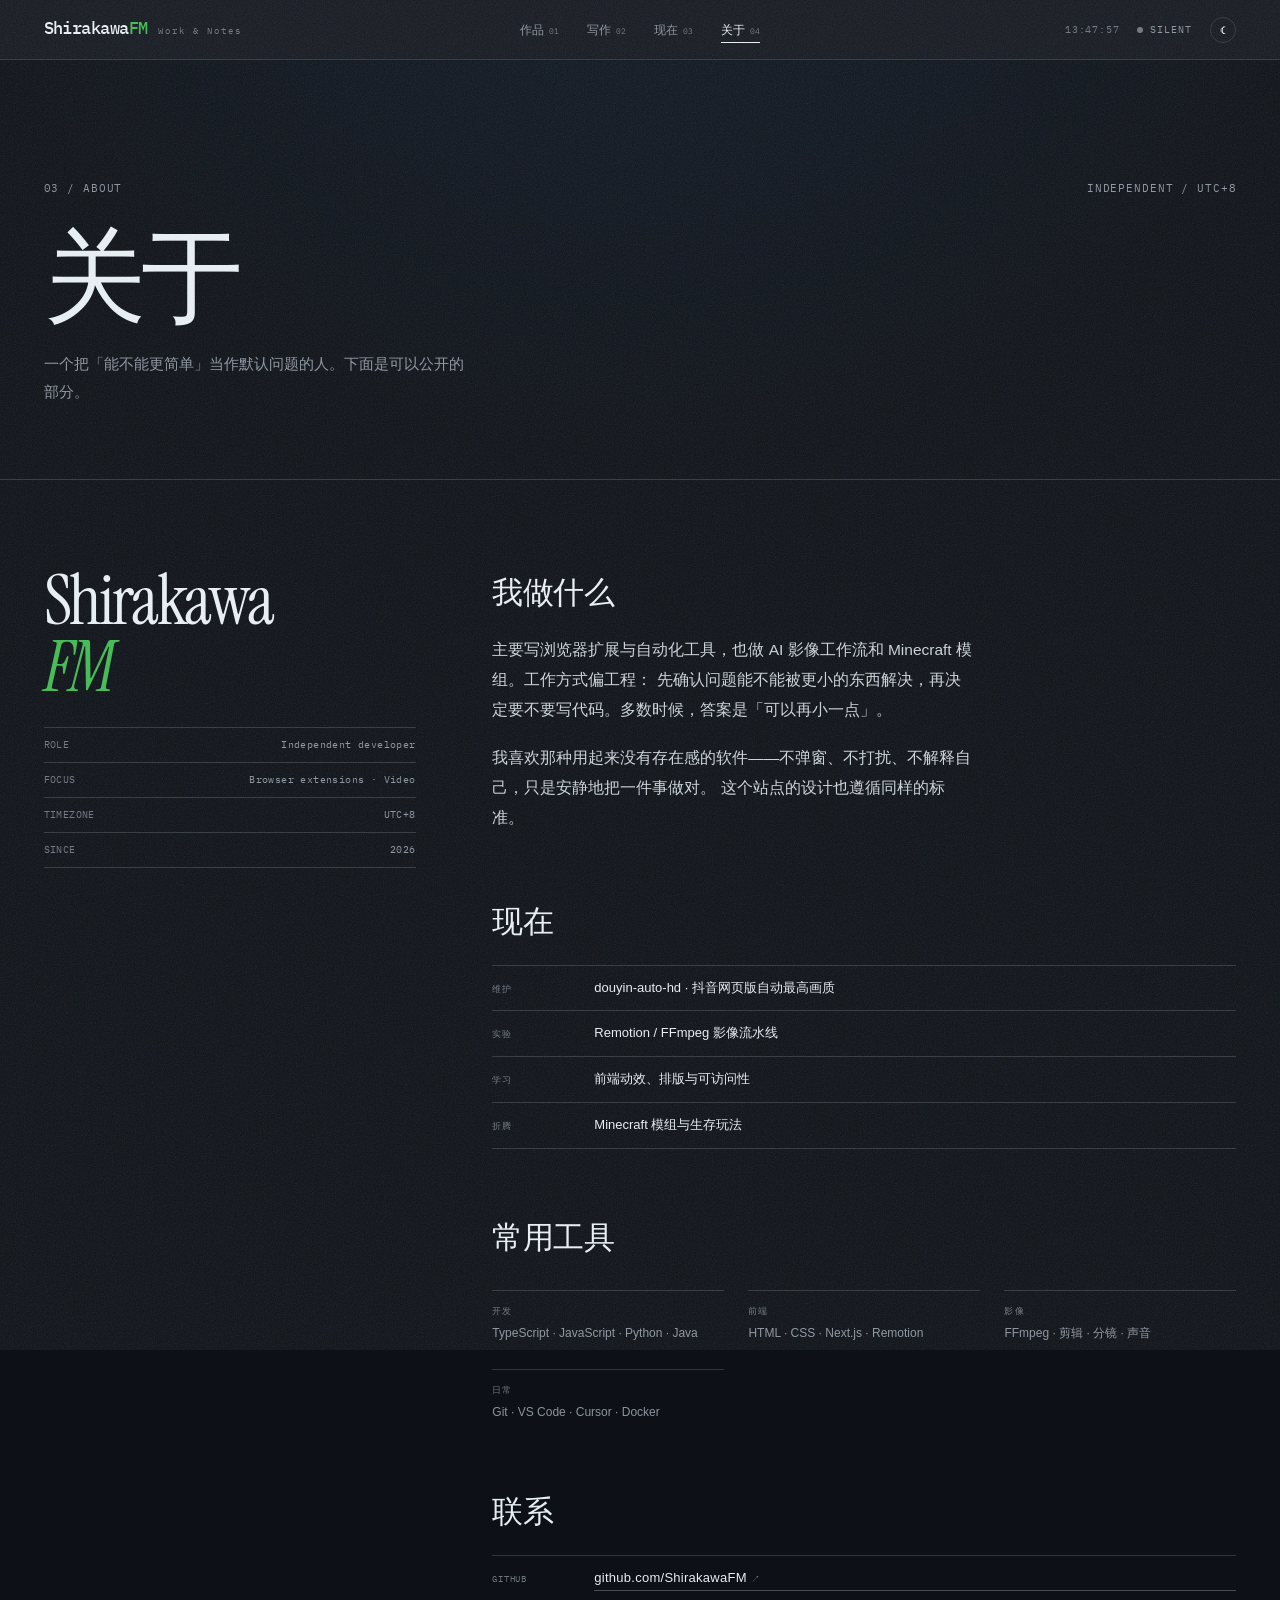
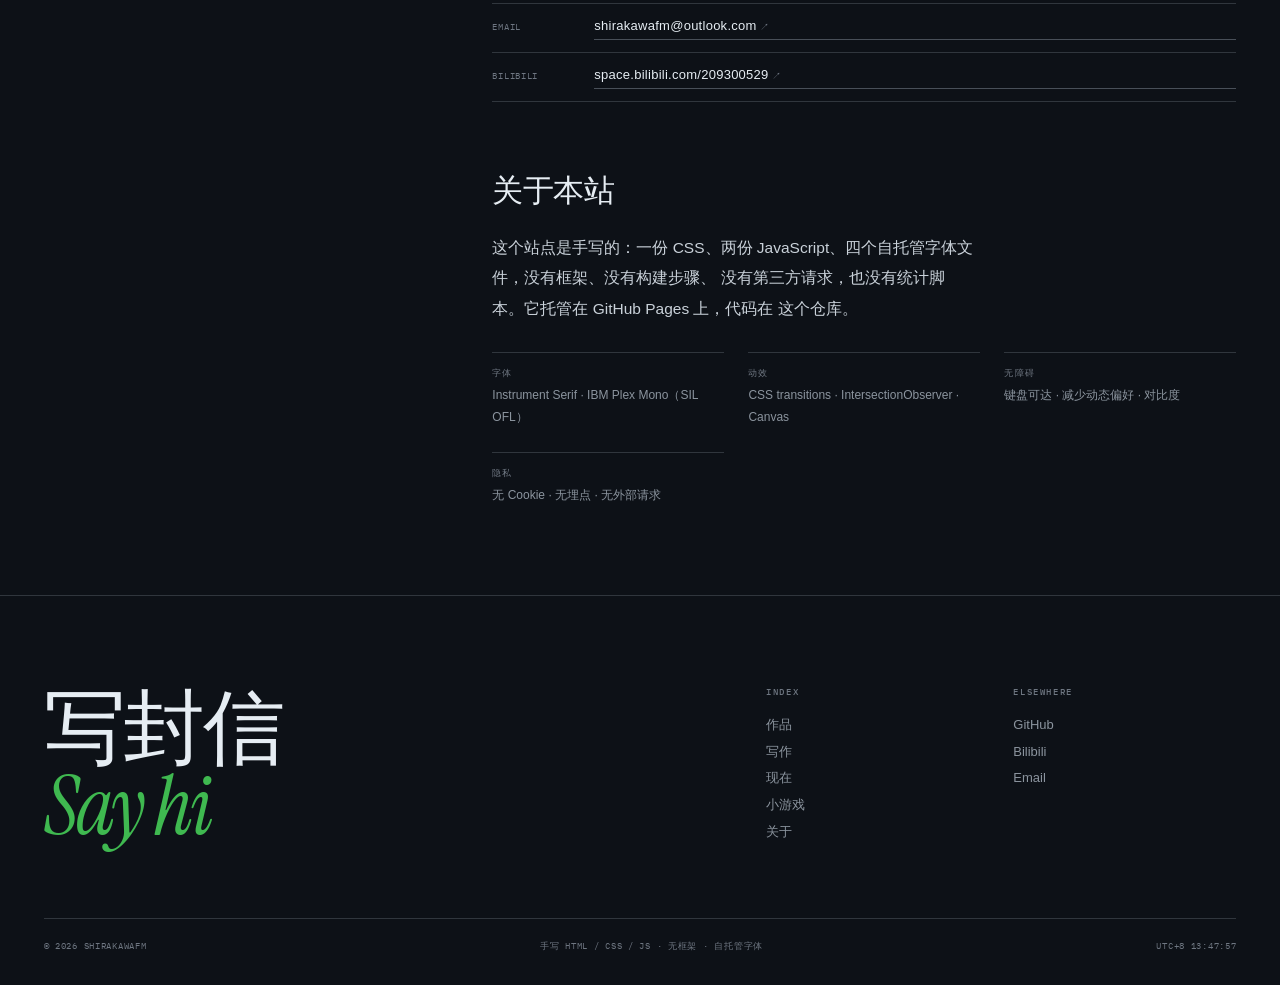
==== commit 8d93fe94: "加个 now 页，补两篇文章" ====
--- a/about/index.html
+++ b/about/index.html
@@ -21,8 +21,7 @@
 (function () {
   try {
     var saved = localStorage.getItem('fm-theme');
-    var dark = window.matchMedia('(prefers-color-scheme: dark)').matches;
-    document.documentElement.dataset.theme = saved || 'night';
+    if (saved) document.documentElement.dataset.theme = saved;
   } catch (e) {}
 })();
 </script>
@@ -41,7 +40,8 @@
   <nav class="nav" aria-label="主导航">
     <a href="/#work">作品<sup>01</sup></a>
     <a href="/writing/">写作<sup>02</sup></a>
-    <a href="/about/" aria-current="page">关于<sup>03</sup></a>
+    <a href="/now/">现在<sup>03</sup></a>
+    <a href="/about/" aria-current="page">关于<sup>04</sup></a>
   </nav>
   <div class="header-tools">
     <span class="clock" data-clock aria-label="北京时间">--:--:--</span>
@@ -58,7 +58,8 @@
   <nav class="menu__list" aria-label="移动导航">
     <a href="/#work" style="--i:0">作品<sup>01</sup></a>
     <a href="/writing/" style="--i:1">写作<sup>02</sup></a>
-    <a href="/about/" style="--i:2">关于<sup>03</sup></a>
+    <a href="/now/" style="--i:2">现在<sup>03</sup></a>
+    <a href="/about/" style="--i:3">关于<sup>04</sup></a>
   </nav>
   <div class="menu__foot">
     <span>ShirakawaFM · 2026</span>
@@ -160,6 +161,7 @@
           <h3>Index</h3>
           <a href="/#work">作品</a>
           <a href="/writing/">写作</a>
+          <a href="/now/">现在</a>
           <a href="/#game">小游戏</a>
           <a href="/about/">关于</a>
         </div>
--- a/assets/css/site.css
+++ b/assets/css/site.css
@@ -1199,6 +1199,14 @@
   transform: none;
 }
 
+/* JS 没跑起来时，被它负责显现的内容不能永远藏着 */
+@media (scripting: none) {
+  [data-reveal] {
+    opacity: 1 !important;
+    transform: none !important;
+  }
+}
+
 @media (prefers-reduced-motion: reduce) {
   html {
     scroll-behavior: auto;
@@ -1416,6 +1424,14 @@
   background: none;
   color: inherit;
   font-size: inherit;
+}
+
+/* 浅色主题下 pre 是"深底浅字"；到 night 主题变量一翻转，它就成了整页最亮的一块。
+   代码块面积大，反色只会刺眼，所以这里改成比纸面亮一档的底色。 */
+[data-theme="night"] .prose pre {
+  background: var(--paper-2);
+  color: var(--ink-soft);
+  border: 1px solid var(--line-strong);
 }
 
 .prose figure {
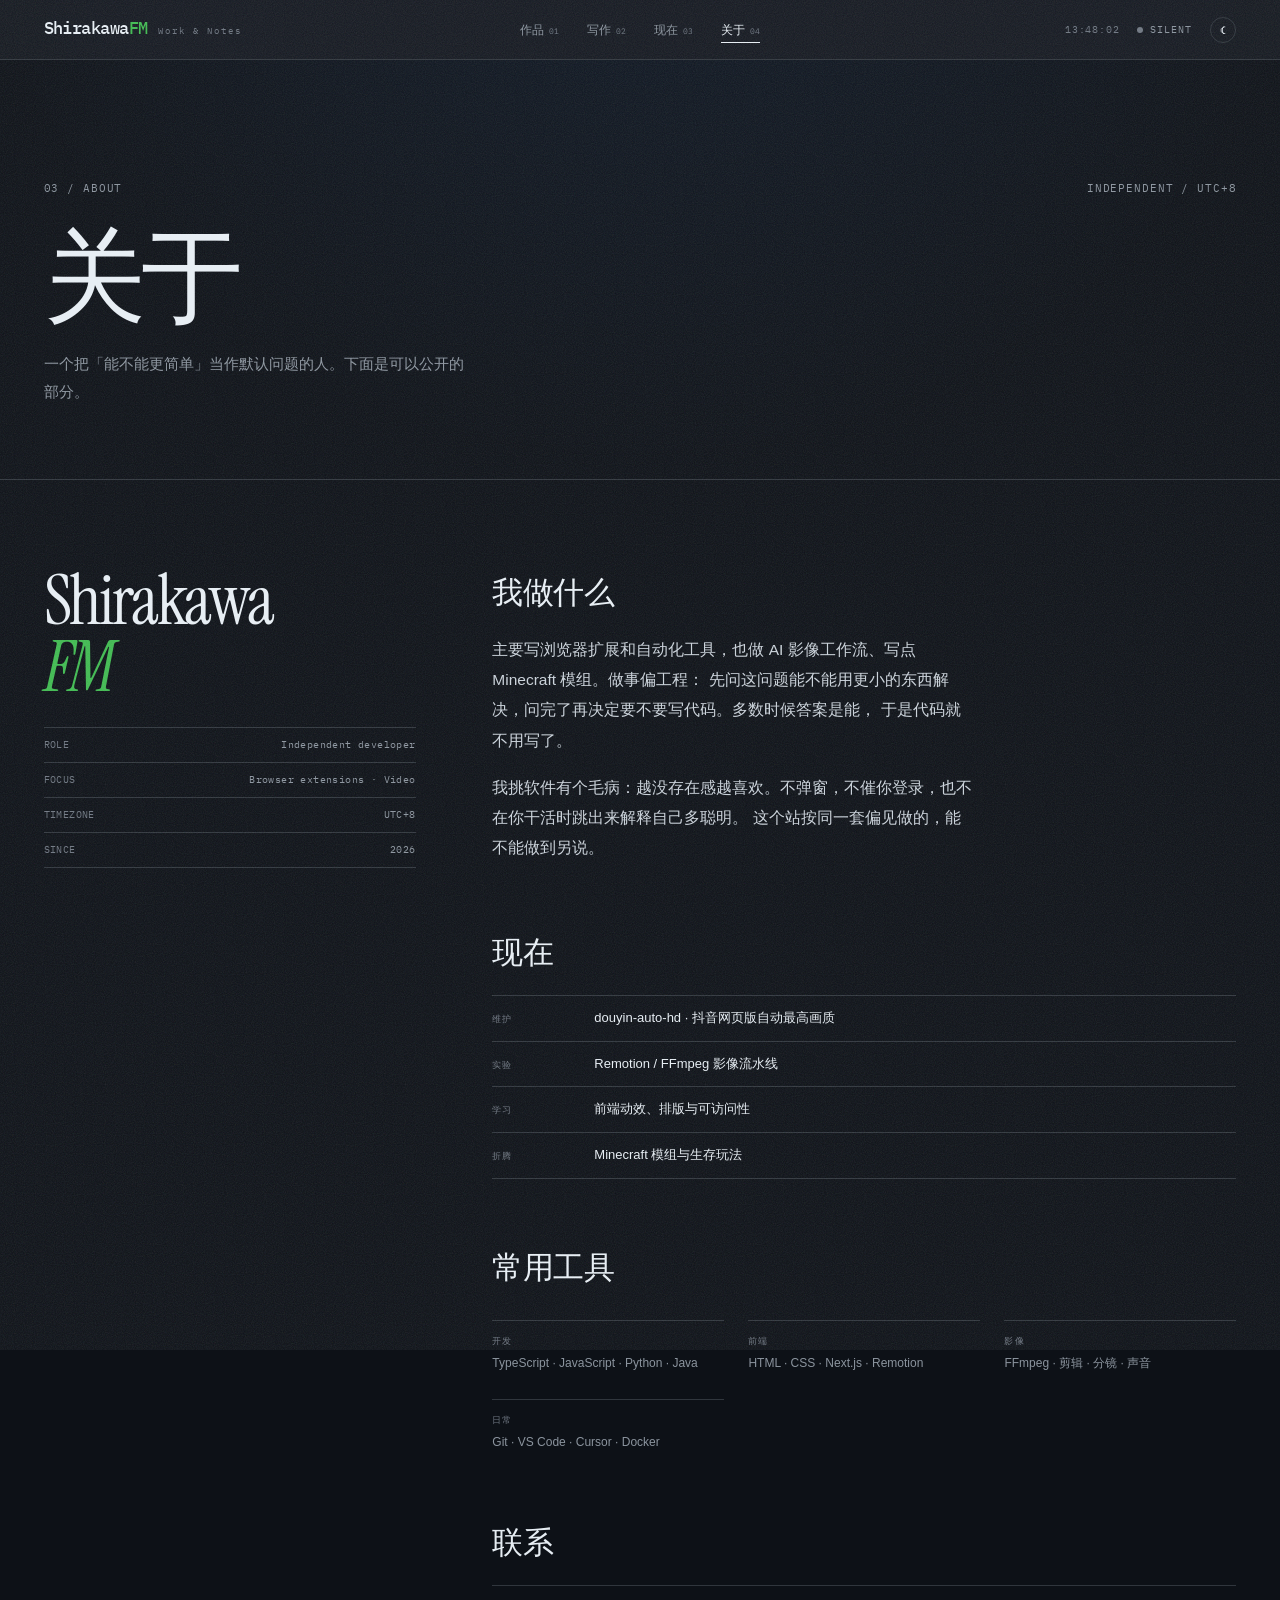
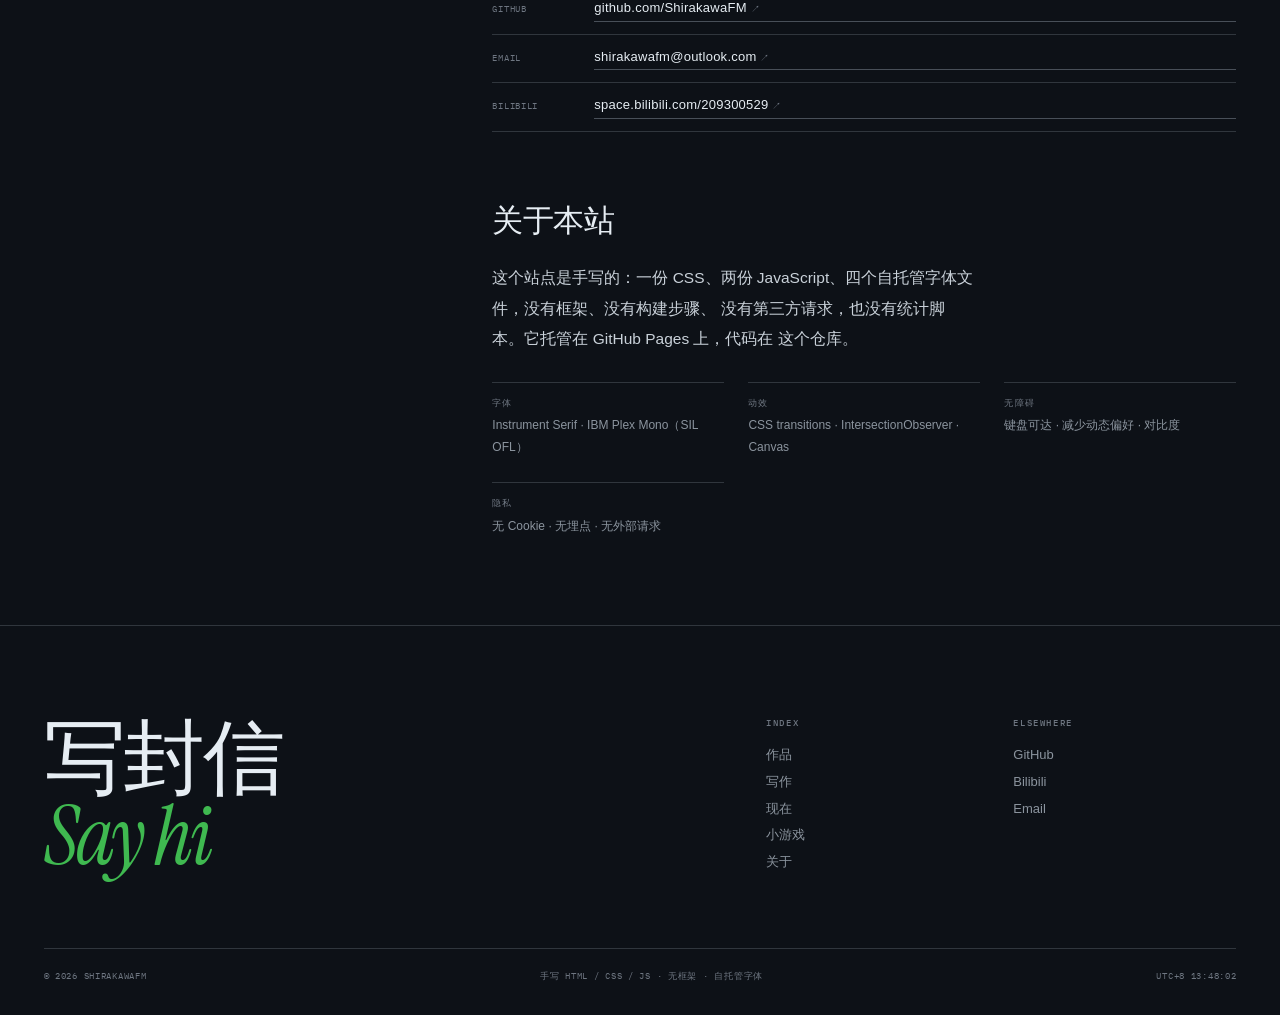
==== commit b256585a: "文案重写、删掉没人用的样式、几处该省的地方省下来 - 正文改成更接近说话的样子：拆掉四连排比和「不是……而是……」这类句式，标题里的 emoji 去掉 - 删掉 287 行没人引用的样式（.hero*" ====
--- a/about/index.html
+++ b/about/index.html
@@ -11,6 +11,7 @@
 <meta property="og:description" content="独立开发者，做浏览器扩展、AI 影像工作流与 Minecraft 模组。">
 <meta property="og:url" content="https://shirakawafm.github.io/about/">
 <meta property="og:image" content="https://shirakawafm.github.io/assets/og.png">
+<meta property="og:image:alt" content="关于页的样子：一张身份卡，旁边几段字">
 <meta name="twitter:card" content="summary_large_image">
 <link rel="icon" href="/assets/favicon.svg" type="image/svg+xml">
 <link rel="canonical" href="https://shirakawafm.github.io/about/">
@@ -96,12 +97,13 @@
       <section data-reveal>
         <h2>我做什么</h2>
         <p>
-          主要写浏览器扩展与自动化工具，也做 AI 影像工作流和 Minecraft 模组。工作方式偏工程：
-          先确认问题能不能被更小的东西解决，再决定要不要写代码。多数时候，答案是「可以再小一点」。
+          主要写浏览器扩展和自动化工具，也做 AI 影像工作流、写点 Minecraft 模组。做事偏工程：
+          先问这问题能不能用更小的东西解决，问完了再决定要不要写代码。多数时候答案是能，
+          于是代码就不用写了。
         </p>
         <p style="margin-top: 1.1em;">
-          我喜欢那种用起来没有存在感的软件——不弹窗、不打扰、不解释自己，只是安静地把一件事做对。
-          这个站点的设计也遵循同样的标准。
+          我挑软件有个毛病：越没存在感越喜欢。不弹窗，不催你登录，也不在你干活时跳出来解释自己多聪明。
+          这个站按同一套偏见做的，能不能做到另说。
         </p>
       </section>
 
--- a/assets/css/site.css
+++ b/assets/css/site.css
@@ -530,102 +530,6 @@
   text-transform: uppercase;
 }
 
-/* ------------------------------------------------------------------ */
-/* Hero                                                                */
-/* ------------------------------------------------------------------ */
-
-.hero {
-  position: relative;
-  min-height: 100svh;
-  padding: 150px 0 40px;
-  display: grid;
-  grid-template-rows: 1fr auto;
-  overflow: hidden;
-}
-
-.hero__grid {
-  display: grid;
-  grid-template-columns: minmax(0, 8.2fr) minmax(0, 3.8fr);
-  align-items: end;
-  gap: clamp(24px, 4vw, 72px);
-}
-
-.hero__eyebrow {
-  display: flex;
-  align-items: center;
-  gap: 14px;
-  margin-bottom: clamp(28px, 5vh, 56px);
-}
-
-.hero__eyebrow::before {
-  content: "";
-  width: 44px;
-  height: 1px;
-  background: var(--line-strong);
-}
-
-.hero__title {
-  font-family: var(--serif);
-  font-weight: 400;
-  font-size: clamp(56px, 10.4vw, 168px);
-  line-height: 0.82;
-  letter-spacing: -0.035em;
-  margin: 0 0 12px;
-}
-
-.hero__title .line {
-  display: block;
-  overflow: hidden;
-}
-
-.hero__title .line > span {
-  display: block;
-  transform: translateY(105%);
-  transition: transform 1.1s var(--ease);
-}
-
-.hero__title .line:nth-child(2) > span {
-  transition-delay: 0.08s;
-}
-
-.is-loaded .hero__title .line > span {
-  transform: translateY(0);
-}
-
-.hero__title em {
-  font-style: italic;
-}
-
-.hero__role {
-  margin: 0 0 clamp(24px, 4vh, 40px);
-  color: var(--muted);
-  letter-spacing: 0.14em;
-}
-
-.hero__statement {
-  max-width: 34ch;
-  font-size: clamp(16px, 1.35vw, 19px);
-  font-weight: 300;
-  line-height: 1.85;
-  color: var(--ink-soft);
-  opacity: 0;
-  transform: translateY(18px);
-  transition: opacity 0.9s var(--ease) 0.45s, transform 0.9s var(--ease) 0.45s;
-}
-
-.is-loaded .hero__statement {
-  opacity: 1;
-  transform: none;
-}
-
-.hero__actions {
-  display: flex;
-  flex-wrap: wrap;
-  align-items: center;
-  gap: 28px;
-  margin-top: clamp(28px, 4vh, 44px);
-}
-
 .link-line {
   position: relative;
   display: inline-flex;
@@ -650,114 +554,6 @@
 
 .link-line:hover .arrow {
   transform: translate(4px, -4px);
-}
-
-/* Trace panel */
-.trace {
-  position: relative;
-  padding: 18px 0 0;
-  align-self: end;
-  opacity: 0;
-  transform: translateY(24px);
-  transition: opacity 1s var(--ease) 0.6s, transform 1s var(--ease) 0.6s;
-}
-
-.is-loaded .trace {
-  opacity: 1;
-  transform: none;
-}
-
-.trace__top {
-  display: flex;
-  justify-content: space-between;
-  align-items: baseline;
-  padding-bottom: 10px;
-  border-bottom: 1px solid var(--line);
-}
-
-.trace__canvas-wrap {
-  position: relative;
-  height: clamp(140px, 20vh, 220px);
-  margin: 12px 0 10px;
-  border-bottom: 1px solid var(--line);
-}
-
-#trace {
-  width: 100%;
-  height: 100%;
-}
-
-.trace__readout {
-  display: flex;
-  justify-content: space-between;
-  font-family: var(--mono);
-  font-size: 10px;
-  letter-spacing: 0.06em;
-  color: var(--faint);
-  text-transform: uppercase;
-}
-
-.trace__readout strong {
-  font-weight: 500;
-  color: var(--ink);
-}
-
-.trace__caption {
-  margin-top: 12px;
-  font-size: 11px;
-  line-height: 1.7;
-  color: var(--muted);
-  max-width: 28ch;
-}
-
-.hero__foot {
-  display: flex;
-  justify-content: space-between;
-  align-items: flex-end;
-  gap: 24px;
-  padding-top: clamp(32px, 6vh, 64px);
-}
-
-.scroll-cue {
-  display: inline-flex;
-  align-items: center;
-  gap: 12px;
-  font-family: var(--mono);
-  font-size: 9px;
-  letter-spacing: 0.2em;
-  text-transform: uppercase;
-  color: var(--faint);
-}
-
-.scroll-cue::after {
-  content: "";
-  width: 1px;
-  height: 42px;
-  background: linear-gradient(var(--line-strong), transparent);
-  animation: cue 2.4s var(--ease-soft) infinite;
-  transform-origin: top;
-}
-
-@keyframes cue {
-  0% {
-    transform: scaleY(0.2);
-  }
-  50% {
-    transform: scaleY(1);
-  }
-  100% {
-    transform: scaleY(0.2);
-  }
-}
-
-.hero__coords {
-  text-align: right;
-  font-family: var(--mono);
-  font-size: 9px;
-  letter-spacing: 0.14em;
-  line-height: 2;
-  color: var(--faint);
-  text-transform: uppercase;
 }
 
 /* ------------------------------------------------------------------ */
@@ -1046,43 +842,6 @@
   color: var(--accent);
 }
 
-/* About teaser */
-.about-teaser {
-  display: grid;
-  grid-template-columns: minmax(0, 4fr) minmax(0, 8fr);
-  gap: clamp(24px, 5vw, 80px);
-}
-
-.about-teaser__label {
-  display: flex;
-  flex-direction: column;
-  gap: 14px;
-  align-self: start;
-  position: sticky;
-  top: 110px;
-}
-
-.about-teaser__quote {
-  font-family: var(--serif);
-  font-style: italic;
-  font-size: clamp(26px, 3vw, 40px);
-  line-height: 1.25;
-  letter-spacing: -0.01em;
-  max-width: 18ch;
-}
-
-.about-teaser__body p {
-  font-size: clamp(15px, 1.25vw, 18px);
-  font-weight: 300;
-  line-height: 1.95;
-  color: var(--ink-soft);
-  max-width: 54ch;
-}
-
-.about-teaser__body p + p {
-  margin-top: 1.1em;
-}
-
 .stack {
   display: flex;
   flex-wrap: wrap;
@@ -1220,16 +979,11 @@
     transition-duration: 0.01ms !important;
   }
 
-  [data-reveal],
-  .hero__statement,
-  .trace {
+  [data-reveal] {
     opacity: 1 !important;
     transform: none !important;
   }
 
-  .hero__title .line > span {
-    transform: none !important;
-  }
 }
 
 /* ------------------------------------------------------------------ */
@@ -1801,15 +1555,6 @@
 /* ------------------------------------------------------------------ */
 
 @media (max-width: 1100px) {
-  .hero__grid {
-    grid-template-columns: 1fr;
-    align-items: start;
-    gap: 40px;
-  }
-
-  .trace {
-    max-width: 420px;
-  }
 
   .write {
     grid-template-columns: 110px minmax(0, 1fr) 150px 24px;
@@ -1890,13 +1635,8 @@
     align-self: center;
   }
 
-  .about-teaser,
   .footer__top {
     grid-template-columns: 1fr;
-  }
-
-  .about-teaser__label {
-    position: static;
   }
 
   .section__head {
@@ -1917,35 +1657,10 @@
     text-align: left;
   }
 
-  .hero {
-    padding-top: 120px;
-  }
-
-  .hero__foot {
-    align-items: flex-start;
-  }
 }
 
 @media (max-width: 560px) {
   .brand__sub {
-    display: none;
-  }
-
-  .hero__title {
-    font-size: clamp(44px, 15.5vw, 76px);
-  }
-
-  .hero__role {
-    font-size: 9.5px;
-    letter-spacing: 0.08em;
-  }
-
-  .hero__actions {
-    gap: 20px;
-  }
-
-  .trace__caption,
-  .hero__coords {
     display: none;
   }
 
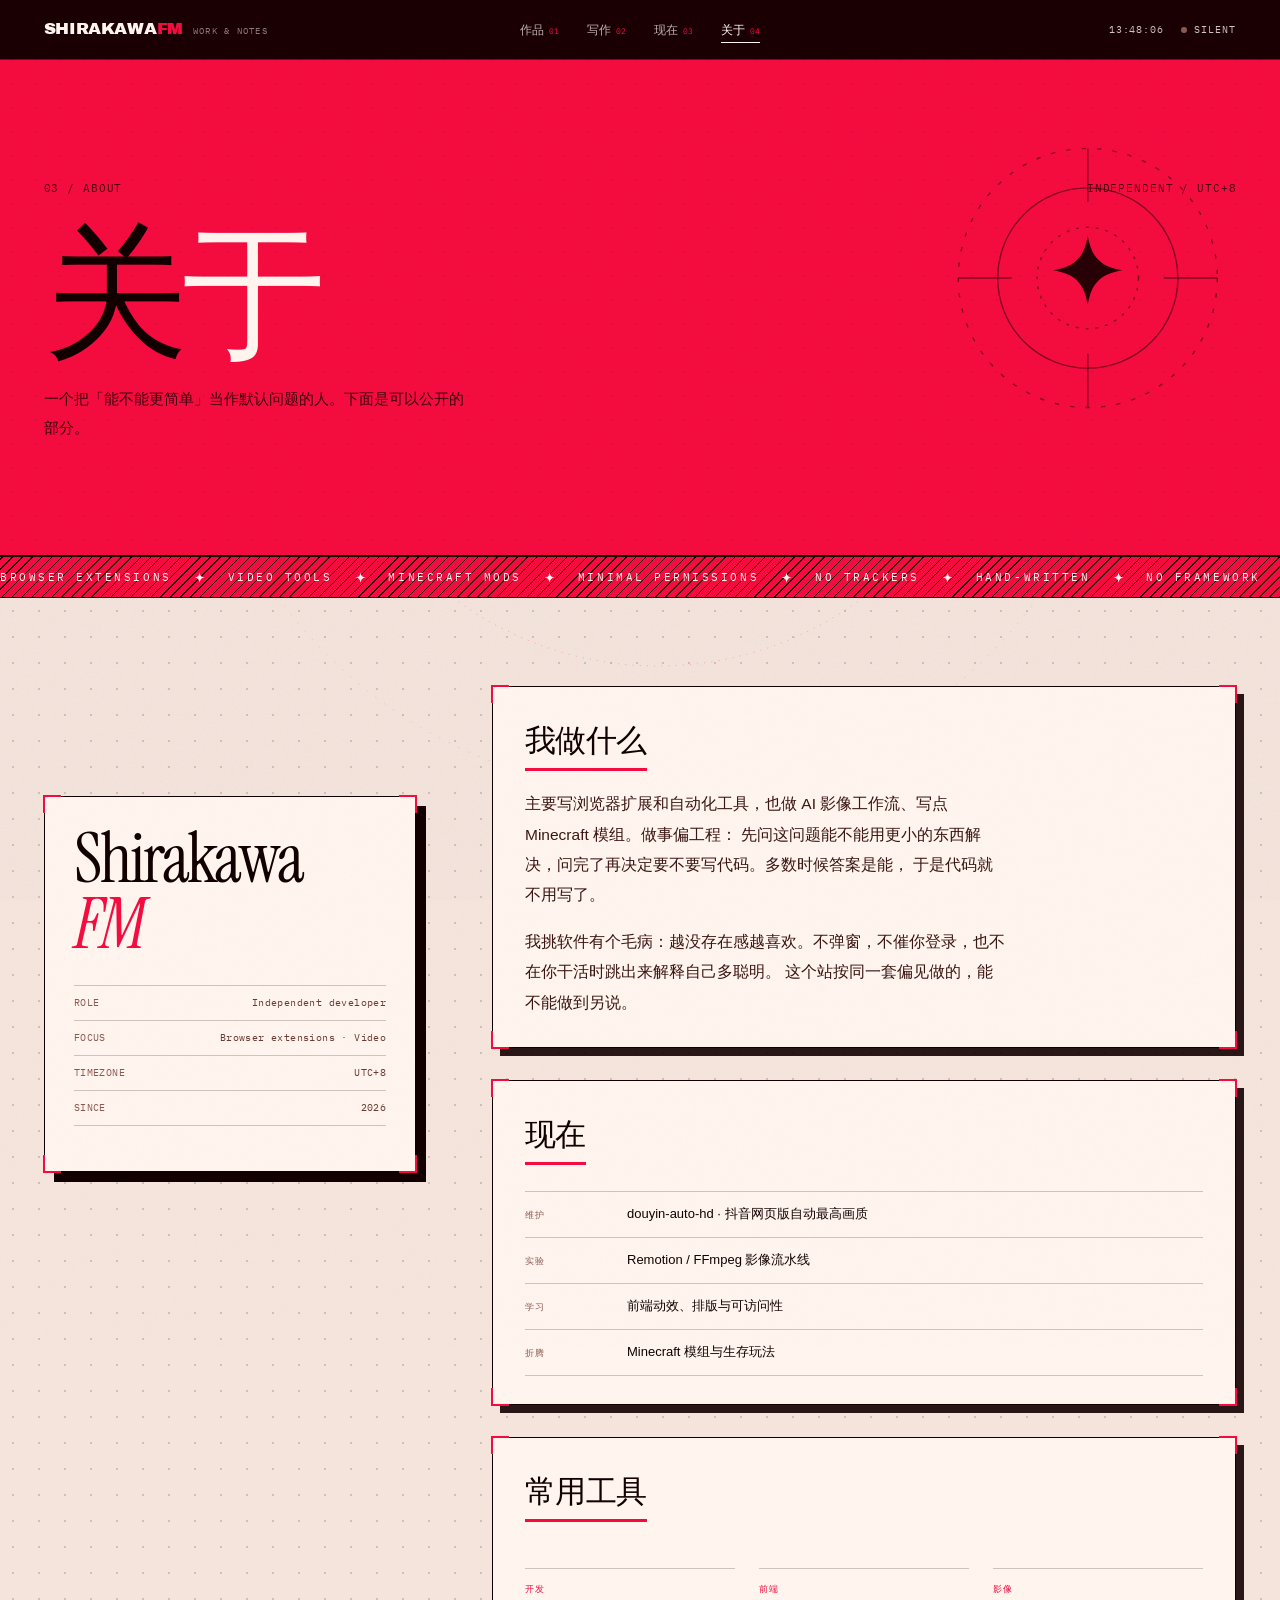
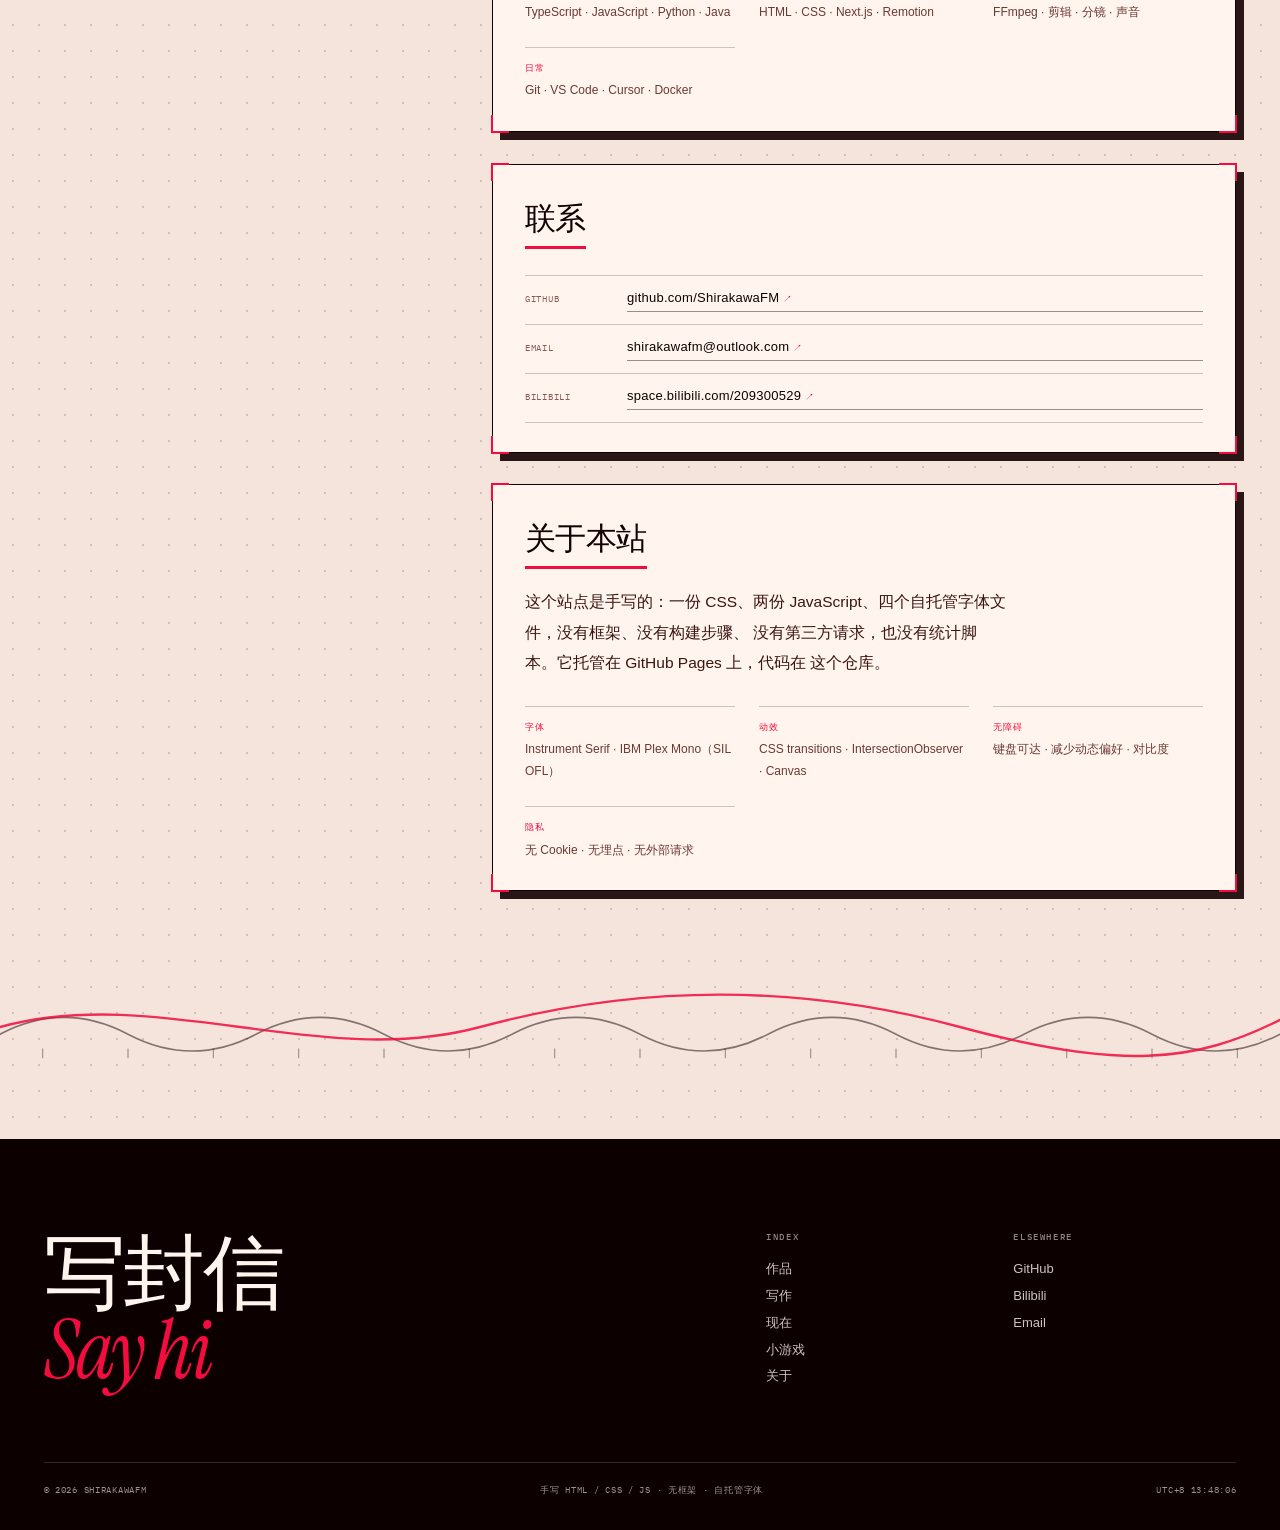
==== commit b70f68da: "站点统一猩红编辑风 + 全站 SVG 动效层 - 新增 assets/css/motion.css / assets/js/motion.js：把 about / now / writing /   " ====
--- a/about/index.html
+++ b/about/index.html
@@ -1,11 +1,11 @@
 <!DOCTYPE html>
-<html lang="zh-CN" data-theme="night">
+<html lang="zh-CN" data-page="sub">
 <head>
 <meta charset="utf-8">
 <meta name="viewport" content="width=device-width, initial-scale=1">
 <title>关于 · ShirakawaFM</title>
 <meta name="description" content="关于 ShirakawaFM：独立开发者，做浏览器扩展、AI 影像工作流与 Minecraft 模组。">
-<meta name="theme-color" content="#f2efe7">
+<meta name="theme-color" content="#f40c3f">
 <meta property="og:type" content="profile">
 <meta property="og:title" content="关于 · ShirakawaFM">
 <meta property="og:description" content="独立开发者，做浏览器扩展、AI 影像工作流与 Minecraft 模组。">
@@ -18,6 +18,7 @@
 <link rel="preload" href="/assets/fonts/instrument-serif-400.woff2" as="font" type="font/woff2" crossorigin>
 <link rel="preload" href="/assets/fonts/ibm-plex-mono-400.woff2" as="font" type="font/woff2" crossorigin>
 <link rel="stylesheet" href="/assets/css/site.css">
+<link rel="stylesheet" href="/assets/css/motion.css">
 <script>
 (function () {
   try {
@@ -184,5 +185,6 @@
 </footer>
 
 <script src="/assets/js/site.js" defer></script>
+<script src="/assets/js/motion.js" defer></script>
 </body>
 </html>
--- a/assets/css/motion.css
+++ b/assets/css/motion.css
@@ -0,0 +1,939 @@
+/* ==========================================================================
+   ShirakawaFM — Motion Kit & Unified Crimson Editorial Theme
+   Loaded LAST on every page so it can (re)theme subpages to match the
+   homepage and layer shared SVG motion on top. Hand-written, no build.
+   ========================================================================== */
+
+@font-face {
+  font-family: "Archivo Black";
+  src: url("../fonts/archivo-black.woff2") format("woff2");
+  font-weight: 400;
+  font-style: normal;
+  font-display: swap;
+}
+
+/* --------------------------------------------------------------------------
+   Motion tokens
+   -------------------------------------------------------------------------- */
+:root {
+  --sfx-red: #f40c3f;
+  --sfx-red-bright: #ff274f;
+  --sfx-ink: #120001;
+  --sfx-deep: #0c0001;
+  --sfx-cream: #fff4ee;
+  --sfx-cream-2: #f4e4dc;
+  --sfx-ease: cubic-bezier(0.16, 1, 0.3, 1);
+  --sfx-ease-soft: cubic-bezier(0.23, 1, 0.32, 1);
+}
+
+/* ==========================================================================
+   0. Keyframes
+   ========================================================================== */
+@keyframes sfx-spin { to { transform: rotate(360deg); } }
+@keyframes sfx-spin-rev { to { transform: rotate(-360deg); } }
+@keyframes sfx-float {
+  0%, 100% { transform: translate3d(0, 0, 0); }
+  50% { transform: translate3d(0, -14px, 0); }
+}
+@keyframes sfx-float-x {
+  0%, 100% { transform: translate3d(0, 0, 0); }
+  50% { transform: translate3d(10px, -6px, 0); }
+}
+@keyframes sfx-twinkle {
+  0%, 100% { opacity: 0.15; transform: scale(0.7); }
+  50% { opacity: 0.9; transform: scale(1); }
+}
+@keyframes sfx-pulse {
+  0%, 100% { transform: scale(1); opacity: 0.5; }
+  50% { transform: scale(1.35); opacity: 0; }
+}
+@keyframes sfx-scan {
+  0% { transform: translateY(-10vh); opacity: 0; }
+  8% { opacity: 0.7; }
+  92% { opacity: 0.7; }
+  100% { transform: translateY(110vh); opacity: 0; }
+}
+@keyframes sfx-grain {
+  0% { transform: translate3d(0, 0, 0); }
+  10% { transform: translate3d(-3%, -2%, 0); }
+  20% { transform: translate3d(2%, -4%, 0); }
+  30% { transform: translate3d(-1%, 3%, 0); }
+  40% { transform: translate3d(3%, 1%, 0); }
+  50% { transform: translate3d(-2%, 4%, 0); }
+  60% { transform: translate3d(1%, -3%, 0); }
+  70% { transform: translate3d(-4%, 2%, 0); }
+  80% { transform: translate3d(2%, -1%, 0); }
+  90% { transform: translate3d(-1%, -2%, 0); }
+  100% { transform: translate3d(0, 0, 0); }
+}
+@keyframes sfx-marquee {
+  from { transform: translate3d(0, 0, 0); }
+  to { transform: translate3d(-50%, 0, 0); }
+}
+@keyframes sfx-dash {
+  to { stroke-dashoffset: 0; }
+}
+@keyframes sfx-blink {
+  0%, 49% { opacity: 1; }
+  50%, 100% { opacity: 0; }
+}
+@keyframes sfx-shine {
+  0% { transform: translateX(-120%) skewX(-18deg); }
+  60%, 100% { transform: translateX(220%) skewX(-18deg); }
+}
+@keyframes sfx-gradient {
+  0%, 100% { background-position: 0% 50%; }
+  50% { background-position: 100% 50%; }
+}
+@keyframes sfx-rise {
+  from { opacity: 0; transform: translate3d(0, 26px, 0); }
+  to { opacity: 1; transform: translate3d(0, 0, 0); }
+}
+
+/* ==========================================================================
+   1. Global SVG stage — grain / scanline / constellation
+   ========================================================================== */
+.sfx-bg {
+  position: fixed;
+  inset: 0;
+  z-index: 0;
+  overflow: hidden;
+  pointer-events: none;
+}
+
+.sfx-bg > svg {
+  position: absolute;
+  inset: 0;
+  width: 100%;
+  height: 100%;
+  display: block;
+}
+
+.sfx-bg .sfx-rings circle {
+  fill: none;
+  stroke: rgba(18, 0, 1, 0.16);
+  stroke-width: 1;
+  stroke-dasharray: 2 10;
+  transform-origin: 50% 50%;
+  animation: sfx-spin 90s linear infinite;
+}
+.sfx-bg .sfx-rings circle:nth-child(2) {
+  stroke: rgba(244, 12, 63, 0.35);
+  stroke-dasharray: 1 7;
+  animation: sfx-spin-rev 60s linear infinite;
+}
+.sfx-bg .sfx-rings circle:nth-child(3) {
+  stroke: rgba(18, 0, 1, 0.1);
+  animation-duration: 140s;
+}
+
+.sfx-bg .sfx-star {
+  fill: var(--sfx-red);
+  transform-box: fill-box;
+  transform-origin: center;
+  animation: sfx-twinkle var(--tw, 6s) ease-in-out infinite;
+  animation-delay: var(--td, 0s);
+}
+
+.sfx-bg .sfx-line {
+  stroke: rgba(18, 0, 1, 0.12);
+  stroke-width: 1;
+}
+
+.sfx-scan {
+  position: absolute;
+  inset: 0 0 auto 0;
+  height: clamp(120px, 22vh, 260px);
+  background: linear-gradient(
+    180deg,
+    transparent 0%,
+    rgba(244, 12, 63, 0.06) 55%,
+    rgba(244, 12, 63, 0.16) 88%,
+    rgba(255, 244, 238, 0.5) 100%
+  );
+  mix-blend-mode: multiply;
+  opacity: 0.35;
+  animation: sfx-scan 16s linear infinite;
+  will-change: transform;
+}
+
+.sfx-grain {
+  position: absolute;
+  inset: -30%;
+  background-image: url("data:image/svg+xml,%3Csvg xmlns='http://www.w3.org/2000/svg' width='180' height='180'%3E%3Cfilter id='n'%3E%3CfeTurbulence type='fractalNoise' baseFrequency='0.78' numOctaves='2' stitchTiles='stitch'/%3E%3C/filter%3E%3Crect width='100%25' height='100%25' filter='url(%23n)'/%3E%3C/svg%3E");
+  background-size: 180px 180px;
+  opacity: 0.055;
+  mix-blend-mode: multiply;
+  animation: sfx-grain 0.9s steps(1) infinite;
+  will-change: transform;
+}
+
+/* ==========================================================================
+   2. Scroll progress + shared star / underline
+   ========================================================================== */
+.sfx-progress {
+  position: fixed;
+  inset: 0 auto auto 0;
+  z-index: 400;
+  height: 3px;
+  width: 100%;
+  transform: scaleX(0);
+  transform-origin: 0 50%;
+  background: linear-gradient(90deg, var(--sfx-red), var(--sfx-ink));
+  pointer-events: none;
+}
+
+.sfx-star-spin {
+  display: inline-block;
+  width: 0.62em;
+  height: 0.62em;
+  fill: var(--sfx-red);
+  vertical-align: 0.06em;
+  animation: sfx-spin 9s linear infinite;
+}
+
+.sfx-underline {
+  display: block;
+  width: min(100%, 34rem);
+  height: auto;
+  margin-top: 1.1rem;
+  overflow: visible;
+}
+.sfx-underline path {
+  fill: none;
+  stroke: var(--sfx-red);
+  stroke-width: 3;
+  stroke-linecap: round;
+  stroke-dasharray: 1;
+  stroke-dashoffset: 1;
+  pathLength: 1;
+}
+.sfx-underline.is-drawn path {
+  animation: sfx-dash 1.6s var(--sfx-ease) forwards;
+}
+
+/* diag hatch strip, reused under heroes */
+.sfx-hatch {
+  height: 12px;
+  border-block: 1.5px solid var(--sfx-ink);
+  background: repeating-linear-gradient(
+    -45deg,
+    var(--sfx-ink) 0 1px,
+    transparent 1px 6px
+  );
+  background-color: var(--sfx-red);
+}
+
+/* ==========================================================================
+   3. Marquee ribbon (shared)
+   ========================================================================== */
+.sfx-ribbon {
+  position: relative;
+  z-index: 2;
+  overflow: hidden;
+  padding: 0.72rem 0;
+  border-block: 1.5px solid var(--sfx-ink);
+  background:
+    repeating-linear-gradient(-45deg, rgba(18, 0, 1, 0.9) 0 1px, transparent 1px 7px),
+    var(--sfx-red);
+  color: var(--sfx-cream);
+}
+
+.sfx-ribbon__track {
+  display: flex;
+  width: max-content;
+  animation: sfx-marquee 26s linear infinite;
+  will-change: transform;
+}
+.sfx-ribbon:hover .sfx-ribbon__track { animation-play-state: paused; }
+
+.sfx-ribbon__group {
+  display: flex;
+  align-items: center;
+  gap: 1.4rem;
+  padding-right: 1.4rem;
+  white-space: nowrap;
+  font-family: var(--mono, "IBM Plex Mono", monospace);
+  font-size: 0.66rem;
+  letter-spacing: 0.24em;
+  text-transform: uppercase;
+}
+.sfx-ribbon__group svg {
+  width: 0.7rem;
+  height: 0.7rem;
+  fill: var(--sfx-cream);
+  flex: none;
+  animation: sfx-spin 7s linear infinite;
+}
+
+/* ==========================================================================
+   4. Section dividers (animated SVG, drawn on scroll)
+   ========================================================================== */
+.sfx-divider {
+  display: block;
+  width: 100%;
+  height: clamp(56px, 8vw, 96px);
+  overflow: visible;
+  color: var(--sfx-ink);
+}
+.sfx-divider path,
+.sfx-divider polyline {
+  fill: none;
+  stroke: currentColor;
+  stroke-width: 1.4;
+  stroke-linecap: round;
+  stroke-linejoin: round;
+  opacity: 0.5;
+}
+.sfx-divider .sfx-divider__draw {
+  stroke-dasharray: 1;
+  stroke-dashoffset: 1;
+  pathLength: 1;
+  opacity: 0.85;
+  stroke-width: 2;
+  stroke: var(--sfx-red);
+}
+.sfx-divider.is-drawn .sfx-divider__draw {
+  animation: sfx-dash 2.2s var(--sfx-ease) forwards;
+}
+
+/* ==========================================================================
+   5. Underline wordmark / animated footer strip
+   ========================================================================== */
+.sfx-wordmark {
+  position: relative;
+  overflow: hidden;
+  padding: clamp(1.4rem, 4vw, 3rem) var(--gutter);
+  border-top: 1.5px solid var(--sfx-ink);
+  background: var(--sfx-deep);
+  color: var(--sfx-cream);
+}
+.sfx-wordmark svg {
+  display: block;
+  width: 100%;
+  height: auto;
+}
+.sfx-wordmark text {
+  font-family: "Archivo Black", var(--sans, sans-serif);
+  font-size: 120px;
+  letter-spacing: -0.05em;
+  fill: transparent;
+  stroke: rgba(255, 244, 238, 0.55);
+  stroke-width: 1;
+}
+.sfx-wordmark text.sfx-wordmark__solid {
+  fill: var(--sfx-red);
+  stroke: none;
+}
+.sfx-wordmark.is-drawn text {
+  animation: sfx-dash 3s var(--sfx-ease) forwards;
+  stroke-dasharray: 1;
+  stroke-dashoffset: 1;
+  pathLength: 1;
+}
+
+/* ==========================================================================
+   6. Reveal / stagger for injected nodes
+   ========================================================================== */
+.sfx-reveal {
+  opacity: 0;
+  transform: translate3d(0, 26px, 0);
+  transition: opacity 0.85s var(--sfx-ease), transform 0.85s var(--sfx-ease);
+  transition-delay: var(--sfx-delay, 0ms);
+}
+.sfx-reveal.is-in {
+  opacity: 1;
+  transform: none;
+}
+.sfx-rise {
+  animation: sfx-rise 0.9s var(--sfx-ease) both;
+}
+
+/* shine sweep on hover for cards */
+.sfx-shine {
+  position: relative;
+  overflow: hidden;
+  isolation: isolate;
+}
+.sfx-shine::after {
+  content: "";
+  position: absolute;
+  top: -40%;
+  bottom: -40%;
+  left: 0;
+  width: 42%;
+  background: linear-gradient(
+    90deg,
+    transparent,
+    rgba(255, 244, 238, 0.35),
+    transparent
+  );
+  transform: translateX(-120%) skewX(-18deg);
+  pointer-events: none;
+  opacity: 0;
+  z-index: 2;
+}
+.sfx-shine:hover::after {
+  opacity: 1;
+  animation: sfx-shine 0.9s var(--sfx-ease-soft);
+}
+
+/* tilt */
+.sfx-tilt {
+  transition: transform 0.5s var(--sfx-ease), box-shadow 0.5s var(--sfx-ease);
+  transform-style: preserve-3d;
+  will-change: transform;
+}
+
+/* ==========================================================================
+   7. SUBPAGE THEME — cream paper + crimson bands + ink chrome
+   ========================================================================== */
+html[data-page="sub"] {
+  color-scheme: light;
+  --paper: #fff4ee;
+  --paper-2: #f4e4dc;
+  --ink: #120001;
+  --ink-soft: #3a1512;
+  --muted: #6b3a33;
+  --faint: #8a5a52;
+  --line: rgba(18, 0, 1, 0.2);
+  --line-strong: rgba(18, 0, 1, 0.42);
+  --accent: #f40c3f;
+  --accent-ink: #fff4ee;
+  --accent-wash: rgba(244, 12, 63, 0.1);
+  --selection: rgba(244, 12, 63, 0.22);
+  --shadow: 16px 16px 0 #120001;
+  --red: #f40c3f;
+  --cream: #fff4ee;
+  --deep: #0c0001;
+  --display: "Archivo Black", "Arial Black", "Helvetica Neue", Arial, sans-serif;
+  --serif-cn: "Songti SC", "STSong", "Noto Serif CJK SC", "Source Han Serif SC", "SimSun", serif;
+}
+
+html[data-page="sub"] body {
+  background:
+    radial-gradient(rgba(18, 0, 1, 0.16) 0.8px, transparent 0.8px) 0 0 / 26px 26px,
+    var(--paper-2);
+  color: var(--ink);
+  font-family: var(--sans);
+}
+
+html[data-page="sub"] main {
+  position: relative;
+  z-index: 1;
+}
+
+/* --- header: ink bar --- */
+html[data-page="sub"] .site-header {
+  background: rgba(12, 0, 1, 0.94);
+  backdrop-filter: blur(14px) saturate(120%);
+  -webkit-backdrop-filter: blur(14px) saturate(120%);
+  border-bottom: 1px solid rgba(255, 244, 238, 0.16);
+  color: var(--cream);
+}
+html[data-page="sub"] .site-header.is-scrolled {
+  border-bottom-color: rgba(255, 244, 238, 0.28);
+}
+html[data-page="sub"] .brand__mark {
+  font-family: var(--display);
+  font-weight: 400;
+  letter-spacing: -0.02em;
+  text-transform: uppercase;
+  color: var(--cream);
+  font-size: 1.05rem;
+}
+html[data-page="sub"] .brand__mark em {
+  font-style: normal;
+  color: var(--red);
+}
+html[data-page="sub"] .brand__sub {
+  color: rgba(255, 244, 238, 0.5);
+  font-family: var(--mono);
+  font-size: 0.56rem;
+  letter-spacing: 0.14em;
+  text-transform: uppercase;
+}
+html[data-page="sub"] .nav a {
+  color: rgba(255, 244, 238, 0.72);
+}
+html[data-page="sub"] .nav a:hover,
+html[data-page="sub"] .nav a[aria-current="page"] {
+  color: var(--cream);
+}
+html[data-page="sub"] .nav a sup {
+  color: var(--red);
+}
+html[data-page="sub"] .clock,
+html[data-page="sub"] .tool-btn,
+html[data-page="sub"] .menu-btn {
+  color: rgba(255, 244, 238, 0.8);
+  border-color: rgba(255, 244, 238, 0.24);
+}
+html[data-page="sub"] .theme-btn { display: none; }
+
+/* --- crimson page band --- */
+html[data-page="sub"] .page-head,
+html[data-page="sub"] .article-hero {
+  position: relative;
+  overflow: hidden;
+  background: var(--red);
+  color: var(--ink);
+  border-bottom: 1.5px solid var(--ink);
+}
+html[data-page="sub"] .page-head::after,
+html[data-page="sub"] .article-hero::after {
+  content: "";
+  position: absolute;
+  inset: 0;
+  z-index: 0;
+  background-image: radial-gradient(rgba(18, 0, 1, 0.35) 0.8px, transparent 0.8px);
+  background-size: 24px 24px;
+  opacity: 0.18;
+  pointer-events: none;
+}
+html[data-page="sub"] .page-head > .shell,
+html[data-page="sub"] .article-hero > .shell {
+  position: relative;
+  z-index: 2;
+}
+html[data-page="sub"] .page-head__top,
+html[data-page="sub"] .article-hero__kicker {
+  color: rgba(18, 0, 1, 0.72);
+}
+html[data-page="sub"] .page-head__top .mono,
+html[data-page="sub"] .article-hero__kicker .mono {
+  color: rgba(18, 0, 1, 0.72);
+}
+html[data-page="sub"] .article-hero__kicker .tag {
+  background: var(--ink);
+  color: var(--cream);
+  border: 0;
+}
+html[data-page="sub"] .page-title,
+html[data-page="sub"] .article-title {
+  font-family: var(--display), var(--sans);
+  font-weight: 900;
+  letter-spacing: -0.035em;
+  line-height: 0.92;
+  color: var(--ink);
+}
+html[data-page="sub"] .page-title {
+  font-size: clamp(3.2rem, 12vw, 9rem);
+}
+html[data-page="sub"] .page-title em,
+html[data-page="sub"] .article-title em {
+  font-family: var(--serif);
+  font-style: italic;
+  color: var(--cream);
+  font-weight: 400;
+}
+html[data-page="sub"] .page-deck,
+html[data-page="sub"] .article-deck {
+  color: rgba(18, 0, 1, 0.82);
+}
+html[data-page="sub"] .article-meta {
+  color: rgba(18, 0, 1, 0.7);
+  border-top-color: rgba(18, 0, 1, 0.25);
+}
+html[data-page="sub"] .article-meta a { color: var(--ink); }
+
+/* floating ornament injected into page bands */
+.sfx-band-orn {
+  position: absolute;
+  right: clamp(0.5rem, 4vw, 4rem);
+  top: 50%;
+  translate: 0 -50%;
+  width: clamp(120px, 22vw, 300px);
+  height: clamp(120px, 22vw, 300px);
+  z-index: 1;
+  pointer-events: none;
+  opacity: 0.9;
+}
+.sfx-band-orn circle,
+.sfx-band-orn path,
+.sfx-band-orn line {
+  fill: none;
+  stroke: rgba(18, 0, 1, 0.55);
+  stroke-width: 1;
+}
+.sfx-band-orn .sfx-orn-star {
+  fill: var(--ink);
+  stroke: none;
+  transform-box: fill-box;
+  transform-origin: center;
+  animation: sfx-spin 18s linear infinite;
+}
+.sfx-band-orn .sfx-orn-ring {
+  stroke-dasharray: 3 8;
+  transform-box: fill-box;
+  transform-origin: center;
+  animation: sfx-spin 32s linear infinite;
+}
+
+/* --- content on cream paper: cards --- */
+html[data-page="sub"] .about-id {
+  padding: clamp(1.2rem, 2.4vw, 1.8rem);
+  background: var(--cream);
+  border: 1.5px solid var(--ink);
+  box-shadow: 10px 10px 0 var(--ink);
+}
+html[data-page="sub"] .about-id__name em { color: var(--red); }
+html[data-page="sub"] .about-id dl > div {
+  border-top-color: var(--line);
+}
+
+html[data-page="sub"] .about-body > section {
+  position: relative;
+  padding: clamp(1.1rem, 2.6vw, 1.8rem) clamp(1.1rem, 2.6vw, 2rem);
+  background: var(--cream);
+  border: 1.5px solid var(--ink);
+  box-shadow: 8px 8px 0 rgba(18, 0, 1, 0.9);
+  transition: transform 0.5s var(--sfx-ease), box-shadow 0.5s var(--sfx-ease);
+}
+html[data-page="sub"] .about-body > section + section {
+  margin-top: clamp(1.2rem, 3vw, 2rem);
+}
+html[data-page="sub"] .about-body > section:hover {
+  transform: translate(-3px, -3px);
+  box-shadow: 12px 12px 0 var(--red);
+}
+html[data-page="sub"] .about-body h2 {
+  font-family: var(--display), var(--sans);
+  font-weight: 900;
+  letter-spacing: -0.02em;
+}
+html[data-page="sub"] .about-body h2 em {
+  font-family: var(--serif);
+  font-style: italic;
+  color: var(--red);
+}
+html[data-page="sub"] .about-list > li {
+  border-top-color: var(--line);
+}
+html[data-page="sub"] .colophon div { border-top-color: var(--line); }
+html[data-page="sub"] .colophon b { color: var(--red); }
+html[data-page="sub"] .link-line { color: var(--ink); }
+html[data-page="sub"] .link-line .arrow { color: var(--red); }
+
+/* --- writing archive --- */
+html[data-page="sub"] .archive__year {
+  border-bottom-color: var(--ink);
+  color: var(--ink);
+}
+html[data-page="sub"] .archive__row {
+  border-bottom-color: var(--line);
+  transition: background-color 0.35s var(--sfx-ease), padding-left 0.35s var(--sfx-ease);
+}
+html[data-page="sub"] .archive__row:hover {
+  background: var(--cream);
+  padding-left: 12px;
+}
+html[data-page="sub"] .archive__row a { color: var(--ink); }
+html[data-page="sub"] .archive__row a:hover { color: var(--red); }
+
+/* --- article prose --- */
+html[data-page="sub"] .prose {
+  padding: clamp(1.4rem, 3.4vw, 3rem);
+  background: var(--cream);
+  border: 1.5px solid var(--ink);
+  box-shadow: 14px 14px 0 var(--ink);
+  color: var(--ink-soft);
+}
+html[data-page="sub"] .prose h2,
+html[data-page="sub"] .prose h3 {
+  color: var(--ink);
+}
+html[data-page="sub"] .prose h2::before {
+  background: var(--red);
+}
+html[data-page="sub"] .prose blockquote {
+  border-left-color: var(--red);
+  background: var(--accent-wash);
+}
+html[data-page="sub"] .prose pre {
+  background: var(--deep);
+  color: var(--cream);
+  border: 1.5px solid var(--ink);
+}
+html[data-page="sub"] .prose code {
+  background: rgba(244, 12, 63, 0.1);
+  color: #a3061f;
+}
+html[data-page="sub"] .prose pre code {
+  background: none;
+  color: inherit;
+}
+html[data-page="sub"] .prose a {
+  color: #a3061f;
+  text-decoration-color: var(--red);
+}
+html[data-page="sub"] .toc {
+  padding: clamp(1rem, 2.4vw, 1.6rem);
+  background: var(--cream);
+  border: 1.5px solid var(--ink);
+  box-shadow: 8px 8px 0 var(--ink);
+}
+html[data-page="sub"] .toc a { color: var(--muted); }
+html[data-page="sub"] .toc a:hover,
+html[data-page="sub"] .toc a.is-active { color: var(--red); }
+html[data-page="sub"] .article-foot { border-top-color: var(--line); }
+
+/* --- footer: deep ink --- */
+html[data-page="sub"] .site-footer {
+  position: relative;
+  z-index: 1;
+  margin-top: clamp(2.4rem, 5vw, 4rem);
+  background: var(--deep);
+  color: var(--cream);
+  border-top: 1.5px solid var(--ink);
+  padding-top: clamp(48px, 7vw, 90px);
+}
+html[data-page="sub"] .site-footer .shell { position: relative; z-index: 2; }
+html[data-page="sub"] .footer__big {
+  color: var(--cream);
+  text-decoration: none;
+}
+html[data-page="sub"] .footer__big em { color: var(--red); }
+html[data-page="sub"] .footer__col h3 { color: rgba(255, 244, 238, 0.55); }
+html[data-page="sub"] .footer__col a { color: rgba(255, 244, 238, 0.8); }
+html[data-page="sub"] .footer__col a:hover { color: var(--red); }
+html[data-page="sub"] .footer__bottom {
+  color: rgba(255, 244, 238, 0.6);
+  border-top-color: rgba(255, 244, 238, 0.16);
+}
+html[data-page="sub"] .footer__bottom a { color: var(--red); }
+
+/* --- 404 --- */
+html[data-page="sub"] .error-page__code {
+  font-family: var(--display), var(--sans);
+  font-weight: 900;
+  color: var(--red);
+}
+html[data-page="sub"] .error-page {
+  position: relative;
+  z-index: 1;
+}
+
+/* ==========================================================================
+   8. Homepage extras (scoped)
+   ========================================================================== */
+html[data-page="home"] .sfx-divider { color: rgba(255, 244, 238, 0.28); }
+html[data-page="home"] .hero .sfx-hero-orn {
+  position: absolute;
+  inset: 0;
+  z-index: 0;
+  pointer-events: none;
+  overflow: visible;
+}
+html[data-page="home"] .hero__stage,
+html[data-page="home"] .hero__meta,
+html[data-page="home"] .hero__foot,
+html[data-page="home"] .hero__side,
+html[data-page="home"] .binary { position: relative; z-index: 1; }
+
+html[data-page="home"] .notes .sfx-divider { color: var(--ink); }
+html[data-page="home"] .work + .notes .sfx-divider { color: var(--ink); }
+
+/* animated star riding the wordmark */
+.wordmark .sfx-orbit-star {
+  display: inline-block;
+  animation: sfx-spin 12s linear infinite;
+}
+
+/* ==========================================================================
+   9. Reduced motion
+   ========================================================================== */
+@media (prefers-reduced-motion: reduce) {
+  .sfx-bg,
+  .sfx-scan,
+  .sfx-grain,
+  .sfx-ribbon__track,
+  .sfx-bg .sfx-star,
+  .sfx-bg .sfx-rings circle,
+  .sfx-star-spin,
+  .sfx-orn-star,
+  .sfx-orn-ring,
+  .sfx-wordmark text,
+  .wordmark .sfx-orbit-star {
+    animation: none !important;
+  }
+  .sfx-reveal { opacity: 1 !important; transform: none !important; }
+  .sfx-underline path,
+  .sfx-divider .sfx-divider__draw {
+    stroke-dashoffset: 0 !important;
+    animation: none !important;
+  }
+}
+
+/* ==========================================================================
+   10. Responsive
+   ========================================================================== */
+@media (max-width: 900px) {
+  .sfx-band-orn { opacity: 0.45; width: 150px; height: 150px; }
+  html[data-page="sub"] .about-id { position: static; }
+}
+@media (max-width: 640px) {
+  html[data-page="sub"] .prose,
+  html[data-page="sub"] .about-id,
+  html[data-page="sub"] .toc { box-shadow: 6px 6px 0 var(--ink); }
+  .sfx-scan { display: none; }
+}
+
+/* ==========================================================================
+   11. Extra flourishes — glow, corner brackets, shines, drawn underlines
+   ========================================================================== */
+
+/* hero glow behind the giant title */
+html[data-page="home"] .hero__stage { position: relative; }
+html[data-page="home"] .hero__stage::before {
+  content: "";
+  position: absolute;
+  inset: -14% -8% -6%;
+  z-index: -1;
+  background:
+    radial-gradient(38% 46% at 28% 42%, rgba(255, 244, 238, 0.4), transparent 70%),
+    radial-gradient(34% 42% at 76% 62%, rgba(18, 0, 1, 0.22), transparent 68%),
+    radial-gradient(30% 38% at 55% 88%, rgba(255, 39, 79, 0.55), transparent 72%);
+  filter: blur(34px);
+  animation: sfx-glow 14s ease-in-out infinite;
+  pointer-events: none;
+}
+@keyframes sfx-glow {
+  0%, 100% { transform: translate3d(0, 0, 0) scale(1); opacity: 0.9; }
+  50% { transform: translate3d(2%, -2%, 0) scale(1.06); opacity: 1; }
+}
+
+/* corner brackets drawn as SVG overlays */
+.sfx-frame { position: relative; }
+.sfx-corners {
+  position: absolute;
+  inset: -2px;
+  pointer-events: none;
+  z-index: 3;
+}
+.sfx-corner {
+  position: absolute;
+  width: 18px;
+  height: 18px;
+  overflow: visible;
+}
+.sfx-corner--tl { top: 0; left: 0; }
+.sfx-corner--tr { top: 0; right: 0; transform: scaleX(-1); }
+.sfx-corner--bl { bottom: 0; left: 0; transform: scaleY(-1); }
+.sfx-corner--br { bottom: 0; right: 0; transform: scale(-1, -1); }
+.sfx-corners path {
+  fill: none;
+  stroke: var(--sfx-red);
+  stroke-width: 2;
+  stroke-linecap: square;
+  stroke-dasharray: 1;
+  stroke-dashoffset: 1;
+  pathLength: 1;
+  transition: stroke-dashoffset 0.7s var(--sfx-ease);
+}
+.sfx-frame:hover .sfx-corners path,
+.sfx-frame.is-in .sfx-corners path { stroke-dashoffset: 0; }
+
+/* shine sweep on project cards */
+html[data-page="home"] .project__link { position: relative; overflow: hidden; }
+html[data-page="home"] .project__link .sfx-sweep {
+  position: absolute;
+  top: -30%;
+  bottom: -30%;
+  left: 0;
+  width: 40%;
+  background: linear-gradient(90deg, transparent, rgba(255, 244, 238, 0.22), transparent);
+  transform: translateX(-140%) skewX(-16deg);
+  pointer-events: none;
+  z-index: 2;
+  opacity: 0;
+}
+html[data-page="home"] .project__link:hover .sfx-sweep {
+  opacity: 1;
+  animation: sfx-shine 1s var(--sfx-ease-soft);
+}
+html[data-page="home"] .project__title { transition: color 0.35s ease; }
+html[data-page="home"] .project:hover .project__title { color: var(--red); }
+html[data-page="home"] .project__arrow { transition: transform 0.4s var(--sfx-ease); }
+html[data-page="home"] .project:hover .project__arrow { transform: translate(3px, -3px); }
+
+/* wordmark sweep on the giant footer type */
+.wordmark { position: relative; overflow: hidden; }
+.wordmark::after {
+  content: "";
+  position: absolute;
+  inset: 0;
+  z-index: 2;
+  background: linear-gradient(100deg, transparent 30%, rgba(255, 244, 238, 0.22) 50%, transparent 70%);
+  transform: translateX(-120%) skewX(-14deg);
+  animation: sfx-shine 7s ease-in-out infinite;
+  pointer-events: none;
+  mix-blend-mode: screen;
+}
+
+/* drawn underline under big section titles (homepage) */
+.sfx-head-line {
+  display: block;
+  width: min(100%, 30rem);
+  height: 18px;
+  margin-top: 0.6rem;
+  overflow: visible;
+}
+.sfx-head-line path {
+  fill: none;
+  stroke: var(--sfx-red);
+  stroke-width: 3;
+  stroke-linecap: round;
+  stroke-dasharray: 1;
+  stroke-dashoffset: 1;
+  pathLength: 1;
+}
+.sfx-head-line.is-drawn path { animation: sfx-dash 1.5s var(--sfx-ease) forwards; }
+.sfx-head-line--cream path { stroke: var(--sfx-cream); }
+.sfx-head-line--ink path { stroke: var(--sfx-ink); }
+
+/* subpage section heading underline grow */
+html[data-page="sub"] .about-body h2 {
+  position: relative;
+  display: inline-block;
+  padding-bottom: 0.4rem;
+}
+html[data-page="sub"] .about-body h2::after {
+  content: "";
+  position: absolute;
+  left: 0;
+  bottom: 0;
+  height: 3px;
+  width: 100%;
+  background: var(--red);
+  transform: scaleX(0);
+  transform-origin: 0 50%;
+  transition: transform 0.9s var(--sfx-ease) 0.15s;
+}
+html[data-page="sub"] .about-body > section.is-in h2::after,
+html[data-page="sub"] .about-body > section:hover h2::after { transform: scaleX(1); }
+
+/* article h2 marker pulse */
+html[data-page="sub"] .prose h2::before {
+  content: "";
+  position: absolute;
+  left: -1.1em;
+  top: 0.62em;
+  width: 0.5em;
+  height: 0.5em;
+  border-radius: 50%;
+  background: var(--red);
+  box-shadow: 0 0 0 0 rgba(244, 12, 63, 0.5);
+  animation: sfx-pulse 2.6s ease-out infinite;
+}
+
+/* ribbon on homepage sits between hero and about */
+html[data-page="home"] .sfx-ribbon { position: relative; z-index: 3; }
+
+@media (prefers-reduced-motion: reduce) {
+  html[data-page="home"] .hero__stage::before,
+  .wordmark::after,
+  html[data-page="sub"] .prose h2::before { animation: none !important; }
+  .sfx-corners path,
+  .sfx-head-line path { stroke-dashoffset: 0 !important; animation: none !important; }
+}
